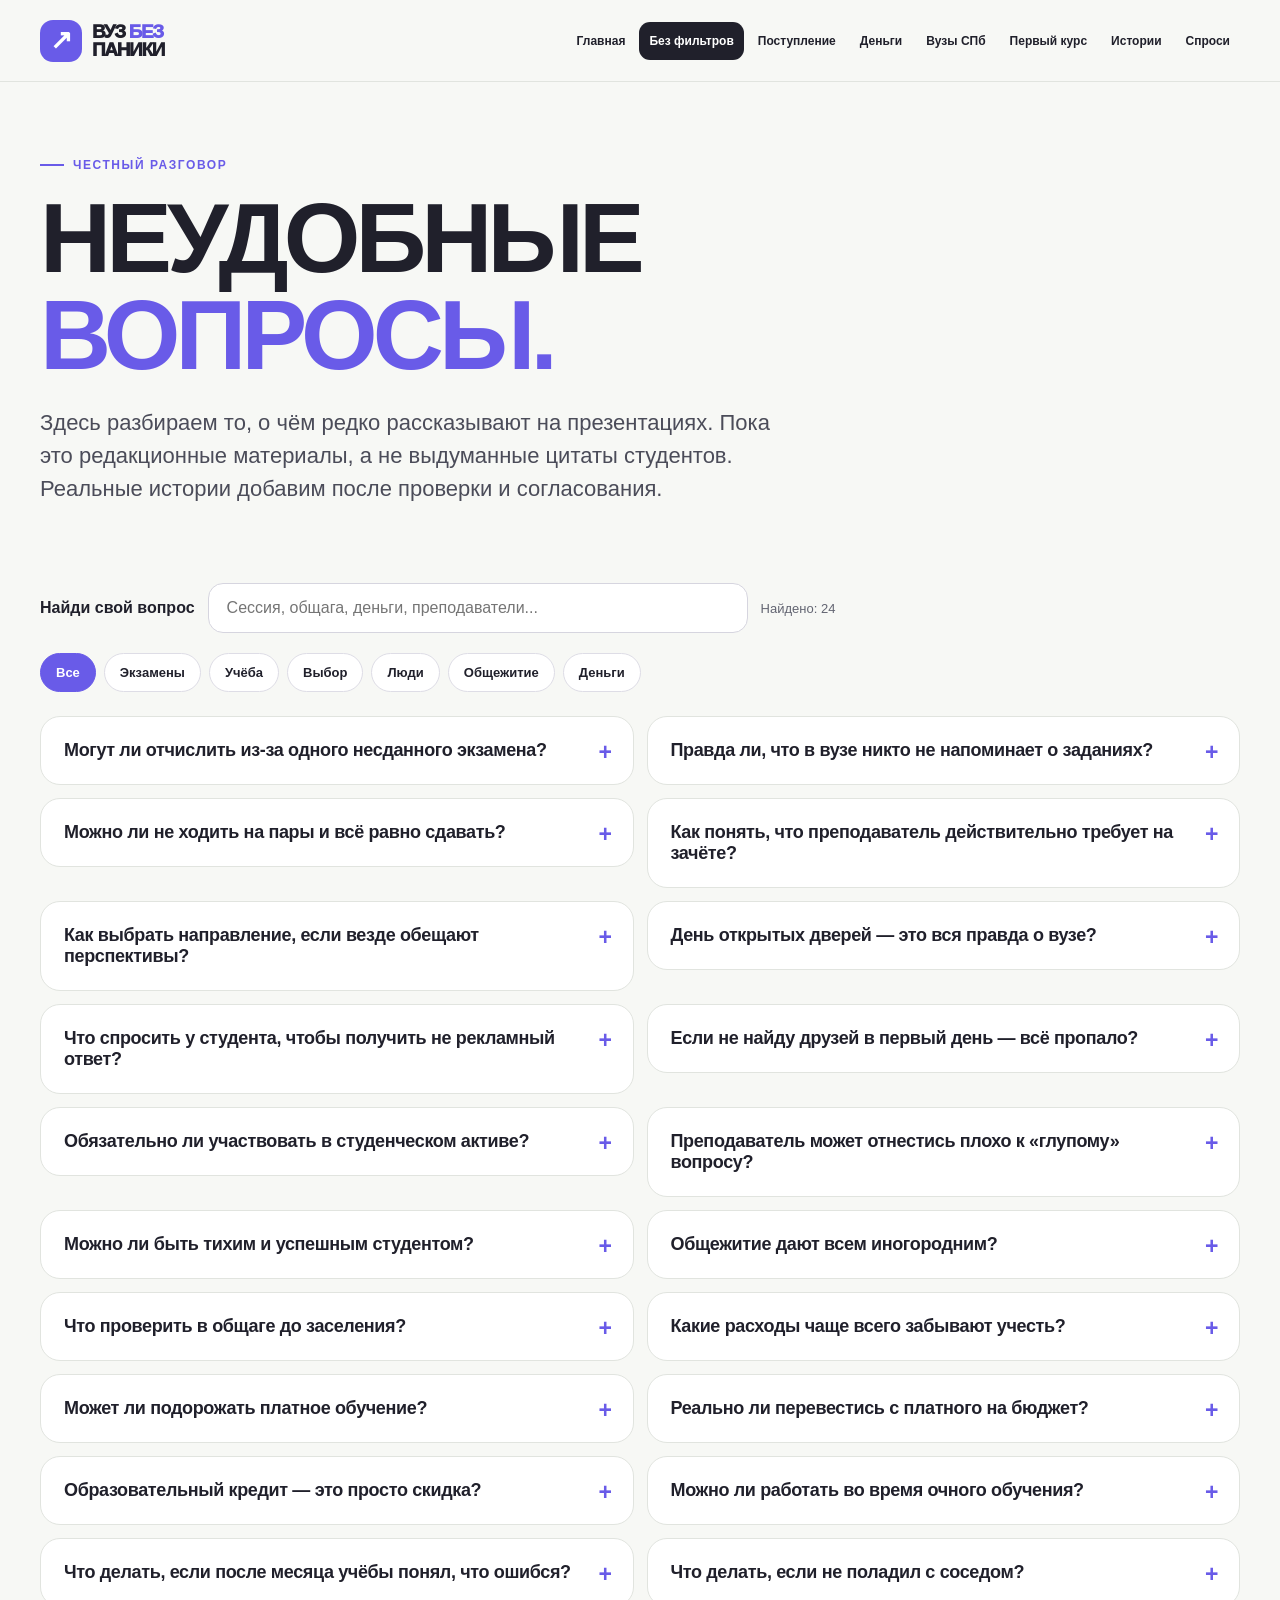
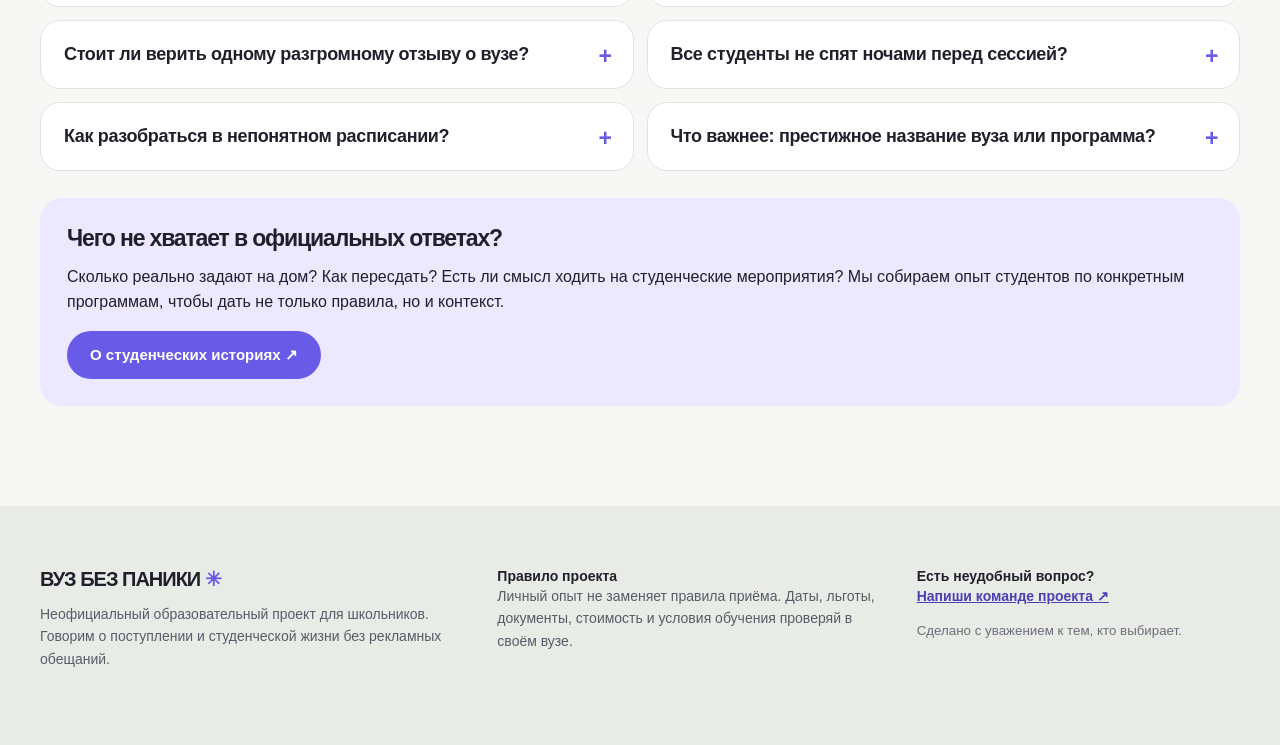
==== docs/bez-filtrov.html @ 85963b52 "Redesign VUZ Bez Paniki: standalone pages and interactive student guide" ====
<!doctype html>
<html lang="ru"><head><meta charset="utf-8"><meta name="viewport" content="width=device-width,initial-scale=1">
<meta name="theme-color" content="#f7f8f5"><meta name="description" content="Ответы на неудобные вопросы о студенческой жизни">
<title>Без фильтров — ВУЗ БЕЗ ПАНИКИ</title>
<link rel="icon" href="data:image/svg+xml,%3Csvg xmlns='http://www.w3.org/2000/svg' viewBox='0 0 64 64'%3E%3Crect width='64' height='64' rx='15' fill='%23695be8'/%3E%3Cpath d='m16 22 16 21 16-21' fill='none' stroke='white' stroke-width='7' stroke-linecap='round'/%3E%3C/svg%3E">
<link rel="stylesheet" href="./style.css?v=3"></head><body data-page="bez-filtrov.html">
<a class="skip" href="#main">Перейти к содержанию</a>
<header class="header"><div class="wrap header-row"><a class="brand" href="./index.html" aria-label="ВУЗ БЕЗ ПАНИКИ — главная"><span class="brand-mark">↗</span><span>ВУЗ <em>БЕЗ</em><br>ПАНИКИ</span></a><button class="menu-toggle" type="button" aria-expanded="false" aria-controls="nav">Меню <span aria-hidden="true">☰</span></button><nav class="nav" id="nav" aria-label="Разделы"><a href="./index.html" >Главная</a><a href="./bez-filtrov.html" aria-current="page">Без фильтров</a><a href="./postuplenie.html" >Поступление</a><a href="./dengi.html" >Деньги</a><a href="./vuzy.html" >Вузы СПб</a><a href="./perviy-kurs.html" >Первый курс</a><a href="./istorii.html" >Истории</a><a href="./sprosi.html" >Спроси</a></nav></div></header>
<main id="main"><section class="wrap page-hero"><span class="eyebrow">Честный разговор</span><h1>НЕУДОБНЫЕ<br><span class='violet'>ВОПРОСЫ.</span></h1><p class="lead">Здесь разбираем то, о чём редко рассказывают на презентациях. Пока это редакционные материалы, а не выдуманные цитаты студентов. Реальные истории добавим после проверки и согласования.</p></section>
<section class="wrap content"><div class="control"><label for="search" style="font-weight:800">Найди свой вопрос</label><input class="search" id="search" type="search" autocomplete="off" placeholder="Сессия, общага, деньги, преподаватели..."><span id="count" class="muted small" aria-live="polite"></span></div>
<div class="filters" aria-label="Фильтр ответов"><button class="filter" data-qa-filter="Все" aria-pressed="true" type="button">Все</button><button class="filter" data-qa-filter="Экзамены" aria-pressed="false" type="button">Экзамены</button><button class="filter" data-qa-filter="Учёба" aria-pressed="false" type="button">Учёба</button><button class="filter" data-qa-filter="Выбор" aria-pressed="false" type="button">Выбор</button><button class="filter" data-qa-filter="Люди" aria-pressed="false" type="button">Люди</button><button class="filter" data-qa-filter="Общежитие" aria-pressed="false" type="button">Общежитие</button><button class="filter" data-qa-filter="Деньги" aria-pressed="false" type="button">Деньги</button></div>
<div class="faq-grid"><details class="faq reveal" data-category="Экзамены"><span class="topic">Экзамены</span><summary>Могут ли отчислить из-за одного несданного экзамена?</summary><div class="answer"><p>Не стоит считать одну неудачу автоматическим отчислением: в вузах предусмотрены процедуры ликвидации академической задолженности. Но сроки, число попыток и последствия нужно проверять в действующем положении твоего университета. У старшекурсников полезно спросить, как организована пересдача на конкретной программе.</p><p class="editorial">Редакционный разбор · Это не цитата реального студента</p></div></details><details class="faq reveal" data-category="Учёба"><span class="topic">Учёба</span><summary>Правда ли, что в вузе никто не напоминает о заданиях?</summary><div class="answer"><p>Самостоятельности обычно больше, чем в школе. Требования могут быть в системе электронного обучения, рабочих программах и сообщениях преподавателя. Лучше завести собственный календарь дедлайнов.</p><p class="editorial">Редакционный разбор · Это не цитата реального студента</p></div></details><details class="faq reveal" data-category="Учёба"><span class="topic">Учёба</span><summary>Можно ли не ходить на пары и всё равно сдавать?</summary><div class="answer"><p>Это зависит от дисциплины, формы занятий и правил университета. На лабораторных и практических занятиях могут быть обязательные задания и допуски. Не стоит строить план на чужом совете «я никогда не ходил».</p><p class="editorial">Редакционный разбор · Это не цитата реального студента</p></div></details><details class="faq reveal" data-category="Экзамены"><span class="topic">Экзамены</span><summary>Как понять, что преподаватель действительно требует на зачёте?</summary><div class="answer"><p>Начни с программы дисциплины и критериев оценивания. Можно спросить старшекурсников про типичные задания, но их опыт относится к определённому году и преподавателю.</p><p class="editorial">Редакционный разбор · Это не цитата реального студента</p></div></details><details class="faq reveal" data-category="Выбор"><span class="topic">Выбор</span><summary>Как выбрать направление, если везде обещают перспективы?</summary><div class="answer"><p>Сравни учебные планы: чему будешь учиться пять дней в неделю, как проходит практика и какие проекты придётся делать. Попроси студента рассказать о сложных предметах, а не только о любимых.</p><p class="editorial">Редакционный разбор · Это не цитата реального студента</p></div></details><details class="faq reveal" data-category="Выбор"><span class="topic">Выбор</span><summary>День открытых дверей — это вся правда о вузе?</summary><div class="answer"><p>Нет, это официальная презентация, и она полезна лишь как часть картины. Дополнительно смотри реальные адреса корпусов, расписание, учебный план и опыт студентов именно твоей программы.</p><p class="editorial">Редакционный разбор · Это не цитата реального студента</p></div></details><details class="faq reveal" data-category="Выбор"><span class="topic">Выбор</span><summary>Что спросить у студента, чтобы получить не рекламный ответ?</summary><div class="answer"><p>Например: «Какие три вещи удивили на первом курсе?», «Сколько часов в неделю уходит на задания?», «Что не понравилось и что могло бы быть лучше?» Конкретные вопросы дают конкретные ответы.</p><p class="editorial">Редакционный разбор · Это не цитата реального студента</p></div></details><details class="faq reveal" data-category="Люди"><span class="topic">Люди</span><summary>Если не найду друзей в первый день — всё пропало?</summary><div class="answer"><p>Нет. Люди знакомятся через пары, проекты, клубы и случайные разговоры в течение всего семестра. Первая неделя часто неловкая у многих, даже если внешне это незаметно.</p><p class="editorial">Редакционный разбор · Это не цитата реального студента</p></div></details><details class="faq reveal" data-category="Люди"><span class="topic">Люди</span><summary>Обязательно ли участвовать в студенческом активе?</summary><div class="answer"><p>Нет. Это дополнительная возможность попробовать проекты и знакомства. Стоит выбирать активности по интересу и нагрузке, а не из страха упустить «настоящую студенческую жизнь».</p><p class="editorial">Редакционный разбор · Это не цитата реального студента</p></div></details><details class="faq reveal" data-category="Люди"><span class="topic">Люди</span><summary>Преподаватель может отнестись плохо к «глупому» вопросу?</summary><div class="answer"><p>Реакции бывают разными, но уточнять требования к заданию — нормальная часть обучения. Сформулируй конкретно, что уже пробовал и что именно непонятно.</p><p class="editorial">Редакционный разбор · Это не цитата реального студента</p></div></details><details class="faq reveal" data-category="Люди"><span class="topic">Люди</span><summary>Можно ли быть тихим и успешным студентом?</summary><div class="answer"><p>Да. Не обязательно быть самым активным в аудитории. Важно понимать задания, выполнять договорённости и вовремя обращаться за поддержкой, когда это нужно.</p><p class="editorial">Редакционный разбор · Это не цитата реального студента</p></div></details><details class="faq reveal" data-category="Общежитие"><span class="topic">Общежитие</span><summary>Общежитие дают всем иногородним?</summary><div class="answer"><p>Не всегда. Места, очередность, стоимость и условия различаются. Проверь положение о предоставлении общежития, а потом спроси у студентов, как проходит подача заявления и заселение.</p><p class="editorial">Редакционный разбор · Это не цитата реального студента</p></div></details><details class="faq reveal" data-category="Общежитие"><span class="topic">Общежитие</span><summary>Что проверить в общаге до заселения?</summary><div class="answer"><p>Адрес, дорогу до учебного корпуса, условия комнаты, правила гостей, тихие часы, оплату и то, к кому обратиться при проблемах. Даже в одном университете общежития могут отличаться.</p><p class="editorial">Редакционный разбор · Это не цитата реального студента</p></div></details><details class="faq reveal" data-category="Деньги"><span class="topic">Деньги</span><summary>Какие расходы чаще всего забывают учесть?</summary><div class="answer"><p>Дорога между корпусами, еда, материалы, техника, связь, бытовые мелочи, залог при аренде. Лучше составить свой бюджет и отдельно предусмотреть разовые расходы.</p><p class="editorial">Редакционный разбор · Это не цитата реального студента</p></div></details><details class="faq reveal" data-category="Деньги"><span class="topic">Деньги</span><summary>Может ли подорожать платное обучение?</summary><div class="answer"><p>Проверь положения договора о цене, возможной индексации, графике платежей и расторжении. Не опирайся на устное «цена точно не поменяется»: читай собственный договор.</p><p class="editorial">Редакционный разбор · Это не цитата реального студента</p></div></details><details class="faq reveal" data-category="Деньги"><span class="topic">Деньги</span><summary>Реально ли перевестись с платного на бюджет?</summary><div class="answer"><p>В определённых случаях это возможно при наличии свободных мест и соблюдении условий, но не гарантируется. Ищи актуальное положение о переводе своего вуза.</p><p class="editorial">Редакционный разбор · Это не цитата реального студента</p></div></details><details class="faq reveal" data-category="Деньги"><span class="topic">Деньги</span><summary>Образовательный кредит — это просто скидка?</summary><div class="answer"><p>Нет. Это финансовое обязательство перед банком. Сравни действующие условия, ставки, сроки, переплату и порядок погашения прежде, чем принимать решение.</p><p class="editorial">Редакционный разбор · Это не цитата реального студента</p></div></details><details class="faq reveal" data-category="Учёба"><span class="topic">Учёба</span><summary>Можно ли работать во время очного обучения?</summary><div class="answer"><p>Некоторые совмещают, но зависит от количества пар, лабораторных, практики и дороги. Уточни у студентов обычное расписание твоей программы, а не усреднённую нагрузку в университете.</p><p class="editorial">Редакционный разбор · Это не цитата реального студента</p></div></details><details class="faq reveal" data-category="Учёба"><span class="topic">Учёба</span><summary>Что делать, если после месяца учёбы понял, что ошибся?</summary><div class="answer"><p>Сначала разберись, не связана ли тревога с адаптацией. Если дело в программе, узнай официальные варианты перевода, смены направления или нового поступления и их последствия.</p><p class="editorial">Редакционный разбор · Это не цитата реального студента</p></div></details><details class="faq reveal" data-category="Общежитие"><span class="topic">Общежитие</span><summary>Что делать, если не поладил с соседом?</summary><div class="answer"><p>Сначала проверь правила проживания и процедуру решения конфликтов: к кому можно обратиться, возможно ли переселение, какие есть ограничения. Не рассчитывай, что всё решится само.</p><p class="editorial">Редакционный разбор · Это не цитата реального студента</p></div></details><details class="faq reveal" data-category="Выбор"><span class="topic">Выбор</span><summary>Стоит ли верить одному разгромному отзыву о вузе?</summary><div class="answer"><p>Один отзыв отражает один опыт, а не всех студентов и преподавателей. Ищи несколько мнений с указанием программы и года обучения, разделяй факты и эмоции.</p><p class="editorial">Редакционный разбор · Это не цитата реального студента</p></div></details><details class="faq reveal" data-category="Экзамены"><span class="topic">Экзамены</span><summary>Все студенты не спят ночами перед сессией?</summary><div class="answer"><p>Авралы бывают, но это не неизбежный стандарт. Текущая работа, записи, расписание подготовки и уточнение требований помогают снизить риск. У студентов спроси именно про нагрузку и дедлайны на своём курсе.</p><p class="editorial">Редакционный разбор · Это не цитата реального студента</p></div></details><details class="faq reveal" data-category="Учёба"><span class="topic">Учёба</span><summary>Как разобраться в непонятном расписании?</summary><div class="answer"><p>Уточни, где публикуется официальная версия, как обозначаются группы, подгруппы, типы пар и корпуса. Сохрани контакты куратора или учебного офиса на случай изменений.</p><p class="editorial">Редакционный разбор · Это не цитата реального студента</p></div></details><details class="faq reveal" data-category="Выбор"><span class="topic">Выбор</span><summary>Что важнее: престижное название вуза или программа?</summary><div class="answer"><p>Название может иметь значение, но тебе предстоит учиться на конкретной программе. Сравни содержание дисциплин, практики, наставничество, транспорт и условия, а не только общий рейтинг.</p><p class="editorial">Редакционный разбор · Это не цитата реального студента</p></div></details></div><div class="empty" id="empty" hidden>Не нашлось такого вопроса. <a href="./sprosi.html">Задай его нам ↗</a></div>
<div class="panel lav" style="margin-top:27px"><h3>Чего не хватает в официальных ответах?</h3><p>Сколько реально задают на дом? Как пересдать? Есть ли смысл ходить на студенческие мероприятия? Мы собираем опыт студентов по конкретным программам, чтобы дать не только правила, но и контекст.</p><a class="button" href="./istorii.html">О студенческих историях ↗</a></div></section></main>
<footer class="footer"><div class="wrap footer-grid"><div><h3>ВУЗ БЕЗ ПАНИКИ <span class="violet">✳</span></h3><p>Неофициальный образовательный проект для школьников. Говорим о поступлении и студенческой жизни без рекламных обещаний.</p></div><div><b>Правило проекта</b><p>Личный опыт не заменяет правила приёма. Даты, льготы, документы, стоимость и условия обучения проверяй в своём вузе.</p></div><div><b>Есть неудобный вопрос?</b><p><a href="./sprosi.html">Напиши команде проекта ↗</a></p><small>Сделано с уважением к тем, кто выбирает.</small></div></div></footer><script defer src="./app.js?v=3"></script></body></html>
---- docs/style.css ----
:root{--bg:#f7f8f5;--white:#fff;--ink:#20202b;--muted:#636572;--purple:#695be8;--violet:#ebe8ff;--peach:#ffddc6;--mint:#e1f1d9;--border:#e1e4df;--radius:22px;font-family:Inter,-apple-system,BlinkMacSystemFont,"Segoe UI",Arial,sans-serif;color:var(--ink);background:var(--bg)}
*{box-sizing:border-box}html{scroll-behavior:smooth}body{margin:0;min-width:320px}button,input,textarea,select{font:inherit}button{cursor:pointer}a{color:inherit}p{line-height:1.6}h1,h2,h3,p{margin-top:0}h1,h2,h3{letter-spacing:-.05em}h1{font-size:clamp(51px,7.7vw,106px);line-height:.98;font-weight:850}h2{font-size:clamp(32px,4.5vw,64px);line-height:1.05}h3{font-size:23px;line-height:1.2}.wrap{width:min(1200px,calc(100% - 52px));margin:auto}.violet{color:var(--purple)}.muted{color:var(--muted)}.lead{font-size:clamp(17px,2.1vw,22px);color:#4b4c59;line-height:1.5;max-width:750px}.eyebrow{display:inline-flex;align-items:center;gap:9px;text-transform:uppercase;letter-spacing:.13em;font-size:12px;font-weight:840;color:var(--purple);margin-bottom:18px}.eyebrow:before{content:"";width:24px;height:2px;background:currentColor}.tag{display:inline-block;background:var(--violet);color:#5141b9;border-radius:99px;padding:7px 12px;font-size:12px;font-weight:780}.small{font-size:13px}.skip{position:absolute;top:-80px;left:8px;background:white;padding:11px;z-index:101}.skip:focus{top:8px}.header{position:sticky;top:0;z-index:50;background:rgba(247,248,245,.95);backdrop-filter:blur(18px);border-bottom:1px solid var(--border)}.header-row{min-height:81px;display:flex;align-items:center;gap:25px}.brand{display:flex;gap:10px;align-items:center;min-width:177px;font-weight:950;letter-spacing:-.07em;text-decoration:none;font-size:19px;line-height:.91}.brand em{font-style:normal;color:var(--purple)}.brand-mark{width:42px;height:42px;border-radius:13px;background:var(--purple);display:grid;place-items:center;color:white;font-size:27px}.nav{display:flex;flex:1;align-items:center;justify-content:flex-end;gap:4px}.nav a{white-space:nowrap;font-size:12px;font-weight:780;text-decoration:none;padding:12px 10px;border-radius:11px}.nav a:hover{background:var(--violet)}.nav a[aria-current=page]{background:var(--ink);color:white}.menu-toggle{display:none;margin-left:auto;background:white;border:1px solid var(--border);padding:11px 16px;border-radius:13px;font-weight:800}.button,.button-light,.button-dark{display:inline-flex;align-items:center;justify-content:center;gap:10px;padding:15px 23px;font-size:15px;font-weight:800;border-radius:99px;text-decoration:none;border:0;transition:transform .18s}.button{background:var(--purple);color:#fff}.button-light{background:#fff;color:var(--ink);border:1px solid var(--border)}.button-dark{background:var(--ink);color:#fff}.button:hover,.button-light:hover,.button-dark:hover{transform:translateY(-3px)}button:focus-visible,a:focus-visible,input:focus-visible,textarea:focus-visible,select:focus-visible,summary:focus-visible{outline:3px solid #998df0;outline-offset:3px}.hero{padding:75px 0 80px}.hero-grid{display:grid;grid-template-columns:1.13fr .87fr;align-items:center;gap:6%}.hero h1{margin:0 0 28px}.hero .lead{margin:0 0 30px}.actions{display:flex;gap:12px;flex-wrap:wrap}.hero-note{font-size:14px;color:var(--muted);margin-top:20px}.art{height:485px;background:var(--violet);border-radius:34px;display:grid;place-items:center;overflow:hidden;position:relative;padding:25px}.ring{position:absolute;border:42px solid #d5cdfb;width:380px;height:380px;border-radius:50%;right:-145px;top:-145px}.art-paper{position:relative;max-width:365px;width:100%;background:#fff;border:1px solid #e2dfff;padding:29px;border-radius:21px;box-shadow:0 25px 70px #302b4d24;transform:rotate(-3.5deg)}.art-paper small{font-size:11px;letter-spacing:.14em;font-weight:900;color:var(--purple)}.art-paper h2{font-size:45px;margin:26px 0 17px}.art-paper p{font-size:16px;margin-bottom:10px}.sticker{position:absolute;right:-23px;bottom:-19px;transform:rotate(11deg);background:#ddf2b2;border-radius:16px;padding:14px;font-weight:900;box-shadow:0 8px 20px #2222}.section{padding:75px 0}.section-head{display:flex;justify-content:space-between;gap:30px;align-items:end;margin-bottom:25px}.section-head h2{margin:0}.section-head p{max-width:330px;color:var(--muted);margin:0}.grid{display:grid;gap:16px}.grid2{grid-template-columns:repeat(2,minmax(0,1fr))}.grid3{grid-template-columns:repeat(3,minmax(0,1fr))}.card,.panel{background:#fff;border:1px solid var(--border);border-radius:var(--radius);padding:26px}.card{display:flex;flex-direction:column;text-decoration:none;min-height:223px;position:relative;justify-content:space-between;transition:transform .2s,border-color .2s}.card:hover{transform:translateY(-5px);border-color:var(--purple)}.card h3{font-size:26px;margin:0 0 9px}.card p{font-size:15px;color:#50525d;line-height:1.48;margin:0}.card .num{font-size:12px;color:#696876;font-weight:820;letter-spacing:.06em}.arr{position:absolute;right:23px;top:17px;font-size:25px;color:var(--purple)}.mint{background:var(--mint)!important;border-color:var(--mint)!important}.lav{background:var(--violet)!important;border-color:var(--violet)!important}.peach{background:var(--peach)!important;border-color:var(--peach)!important}.feature{background:var(--ink);border-radius:28px;color:#fff;display:grid;grid-template-columns:1fr 1fr;gap:30px;align-items:center;padding:39px 45px}.feature h2{font-size:clamp(31px,3.6vw,50px);margin:0}.feature p{color:#e0e0e9;margin:0}.page-hero{padding:70px 0 34px}.page-hero h1{max-width:1000px;margin-bottom:23px}.content{padding:22px 0 100px}.two-col{display:grid;grid-template-columns:1.05fr .95fr;gap:21px}.stack{display:grid;gap:18px}.panel h3{margin-bottom:11px}.panel p:last-child{margin-bottom:0}.control{display:flex;flex-wrap:wrap;align-items:center;gap:13px;margin-bottom:20px}.search{padding:15px 18px;border:1px solid #d6d5df;background:#fff;border-radius:15px;min-width:220px;flex:1;max-width:540px}.filters{display:flex;flex-wrap:wrap;gap:8px;margin:16px 0 24px}.filter{border:1px solid #dedde6;background:white;padding:11px 15px;border-radius:100px;font-size:13px;font-weight:780;color:var(--ink)}.filter[aria-pressed=true]{background:var(--purple);border-color:var(--purple);color:white}.faq-grid{display:grid;grid-template-columns:repeat(2,minmax(0,1fr));gap:13px}.faq{border-radius:20px;border:1px solid var(--border);background:#fff;align-self:start}.faq[hidden],.uni[hidden],.empty[hidden],.feedback[hidden],.form-status[hidden]{display:none}.faq summary{font-size:18px;font-weight:800;padding:23px 52px 23px 23px;cursor:pointer;list-style:none;position:relative;letter-spacing:-.02em}.faq summary::-webkit-details-marker{display:none}.faq summary:after{content:"+";position:absolute;right:21px;top:22px;font-size:23px;color:var(--purple)}.faq[open] summary:after{content:"−"}.faq .answer{padding:0 23px 21px;color:#484956;font-size:15px;line-height:1.6}.faq .answer p:last-child{margin-bottom:0}.faq .topic{display:block;color:var(--purple);font-size:12px;font-weight:800;padding:18px 23px 0}.editorial{border-top:1px solid var(--border);font-size:12px;color:#7a7886;padding-top:11px}.empty{padding:25px;border:1px dashed #d1cae9;border-radius:18px}.step{display:flex;gap:18px;align-items:start;background:#fff;border:1px solid var(--border);border-radius:20px;padding:21px;cursor:pointer}.step input{appearance:none;flex:none;width:28px;height:28px;border:2px solid #b4b0c9;border-radius:8px;margin:1px 0 0;display:grid;place-content:center}.step input:checked{background:var(--purple);border-color:var(--purple)}.step input:checked:after{content:"✓";font-weight:950;color:#fff}.step:has(input:checked){background:var(--violet)}.step h3{font-size:19px;margin:0 0 7px}.step p{font-size:14px;color:#5f5d6c;margin:0}.progress-top{display:flex;justify-content:space-between;font-size:14px;font-weight:830;margin-bottom:15px}.progress-track{height:11px;background:#dbd8ee;border-radius:20px;overflow:hidden}.progress-fill{background:var(--purple);height:100%;width:0;transition:width .3s}.reset{border:0;background:none;padding:0;color:var(--purple);font-size:13px;font-weight:800;text-decoration:underline;margin-top:14px}.field label{font-size:14px;font-weight:800;display:block;margin-bottom:8px}.field input,.field textarea,.field select{width:100%;padding:13px 15px;border:1px solid #d5d3dd;background:#fff;border-radius:12px;color:var(--ink)}.field textarea{resize:vertical;min-height:164px}.field small{color:var(--muted)}.field-grid{display:grid;grid-template-columns:repeat(2,minmax(0,1fr));gap:18px}.result{background:var(--ink);color:#fff;padding:30px;border-radius:22px}.result small{color:#bfbdd0}.result strong{display:block;font-size:clamp(37px,4.2vw,58px);letter-spacing:-.04em;line-height:1.14;margin:14px 0 25px}.result-row{border-top:1px solid #484754;padding:12px 0;display:flex;justify-content:space-between;gap:10px}.result-row b{font-variant-numeric:tabular-nums}.uni{border:1px solid var(--border);border-radius:22px;background:white;padding:27px}.uni h3{margin:16px 0 8px}.uni ul{padding-left:19px;color:#4f4e5b;line-height:1.55}.uni li{margin:10px 0}.uni-icon{display:grid;place-items:center;border-radius:13px;background:var(--violet);color:var(--purple);width:58px;height:58px;font-weight:950;font-size:18px}.uni-bottom{display:flex;justify-content:space-between;flex-wrap:wrap;gap:10px;border-top:1px solid var(--border);padding-top:17px}.uni-bottom a,.panel a:not(.button):not(.button-dark):not(.button-light){color:#4e3eb6;font-weight:760}.quiz h2{font-size:clamp(27px,3.3vw,45px);margin:19px 0 23px}.quiz-counter{font-size:13px;color:var(--purple);font-weight:850}.choice-list{display:grid;gap:11px}.choice{border:1px solid #d9d4ee;padding:16px 18px;background:white;border-radius:14px;text-align:left;font-weight:750}.choice:hover{border-color:var(--purple)}.choice.selected{border-color:var(--purple);background:var(--violet)}.feedback{padding:19px;background:var(--mint);border-radius:16px;line-height:1.6;margin-top:19px}.feedback b{display:block}.checkline{display:flex;gap:12px;align-items:start;font-size:13px;color:#5b5b68;line-height:1.5}.checkline input{flex:none;margin-top:3px}.form-status{padding:15px;border-radius:13px;background:var(--violet);font-size:14px}.note{font-size:13px;color:var(--muted);line-height:1.6}.footer{background:#e9ebe7;padding:61px 0;margin-top:0}.footer-grid{display:grid;grid-template-columns:1.1fr 1fr .85fr;gap:39px}.footer h3{font-size:20px;margin-bottom:12px}.footer p{font-size:14px;line-height:1.6;color:#595b67}.footer b{font-size:14px}.footer a{color:#4e3eb6;font-weight:800}.footer small{color:#6e6f78}.reveal{opacity:0;transform:translateY(15px);transition:opacity .55s,transform .55s}.reveal.visible{opacity:1;transform:none}
@media(max-width:1100px){.nav{display:none;position:absolute;top:72px;left:18px;right:18px;z-index:70;background:#fff;border:1px solid var(--border);box-shadow:0 25px 60px #17172325;padding:12px;border-radius:18px;grid-template-columns:repeat(2,minmax(0,1fr))}.nav.open{display:grid}.nav a{padding:14px}.menu-toggle{display:block}.header-row{min-height:72px}}
@media(max-width:790px){.wrap{width:min(100% - 34px,650px)}.hero,.section{padding:48px 0}.hero-grid,.two-col,.feature,.footer-grid{grid-template-columns:1fr}.art{height:355px}.hero h1{font-size:clamp(48px,10vw,72px)}.art-paper h2{font-size:36px}.page-hero{padding:48px 0 22px}.section-head{display:block}.section-head p{margin-top:14px}.grid3,.faq-grid{grid-template-columns:1fr}.feature{padding:29px}.content{padding:18px 0 70px}.footer{padding:42px 0}.footer-grid{gap:18px}}
@media(max-width:500px){h1{font-size:49px}h2{font-size:36px}.grid2,.field-grid{grid-template-columns:1fr}.nav{grid-template-columns:1fr}.card{min-height:180px}.art{height:320px}.art-paper{max-width:280px;padding:20px}.sticker{right:-2px;font-size:12px;padding:10px}.panel,.card,.uni{padding:21px}.actions .button,.actions .button-light{width:100%}}
@media(prefers-reduced-motion:reduce){html{scroll-behavior:auto}*,*:before,*:after{animation:none!important;transition:none!important}.reveal{opacity:1;transform:none}}
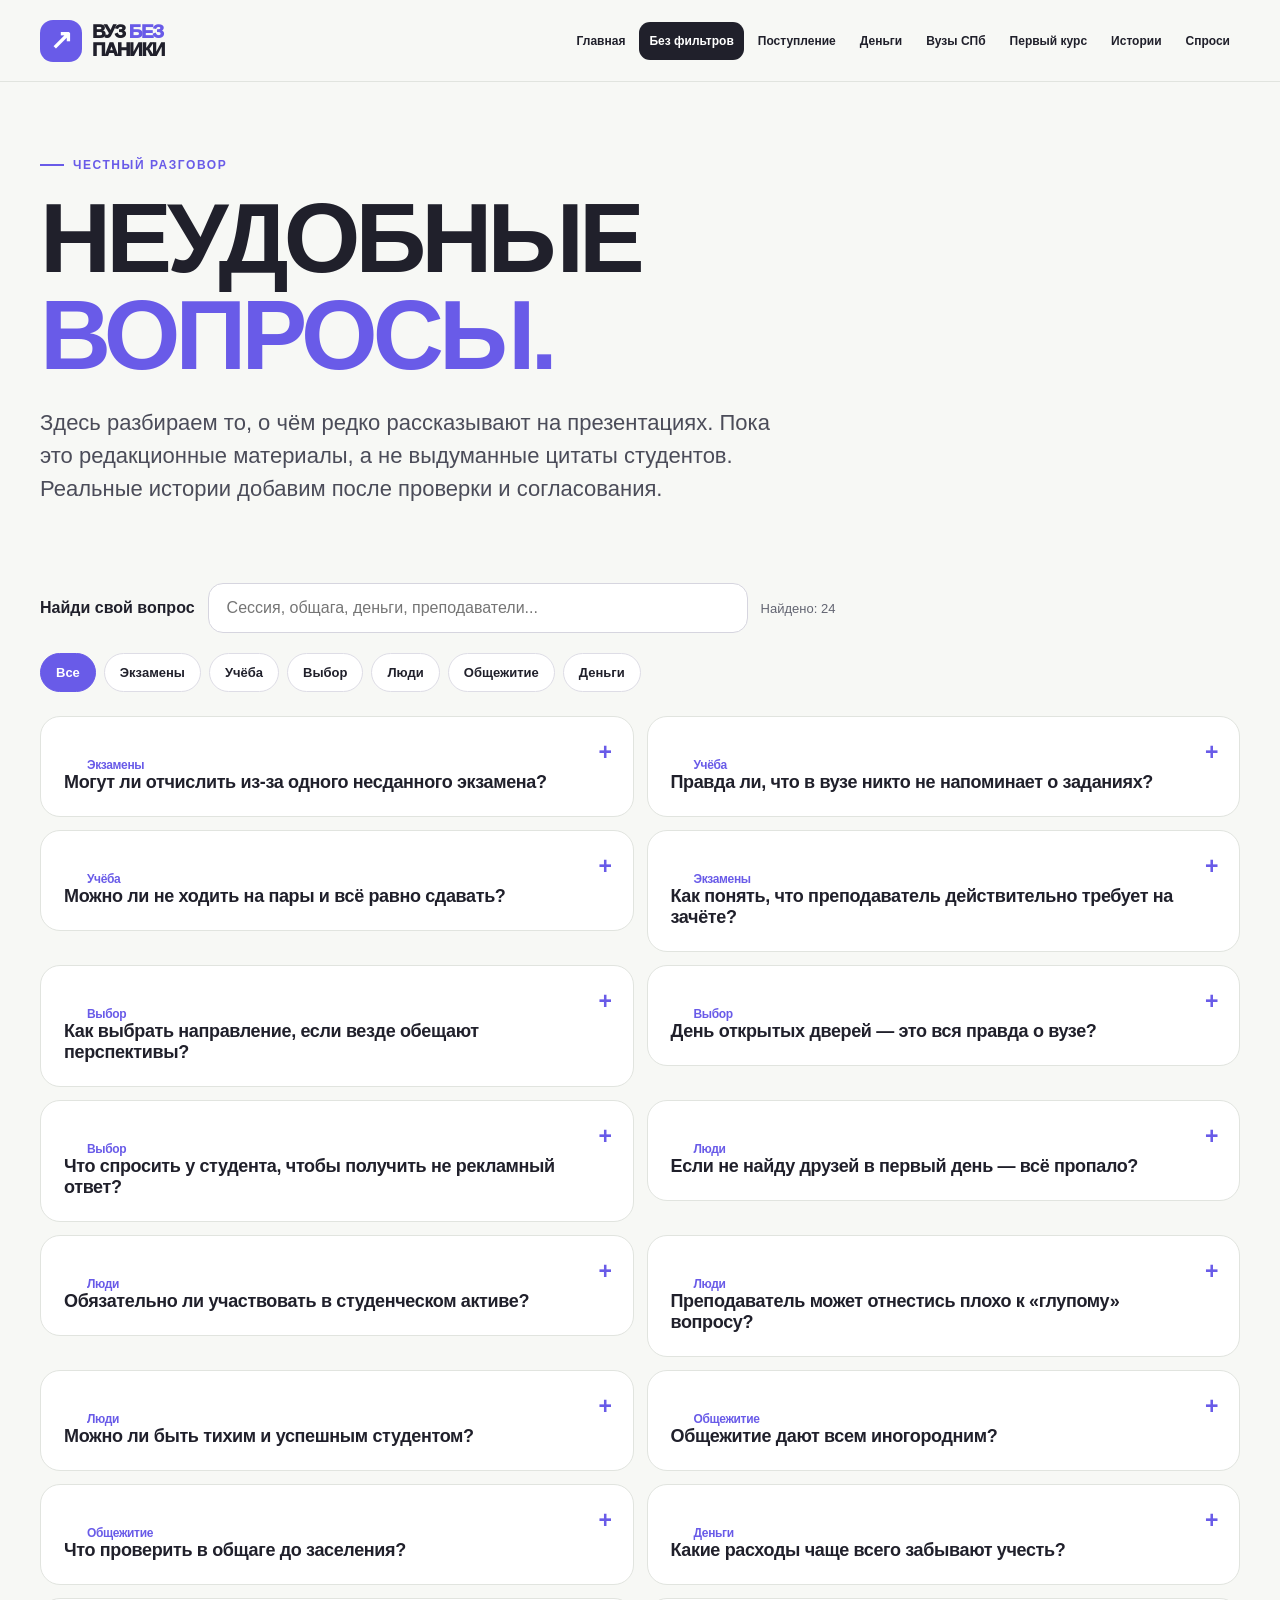
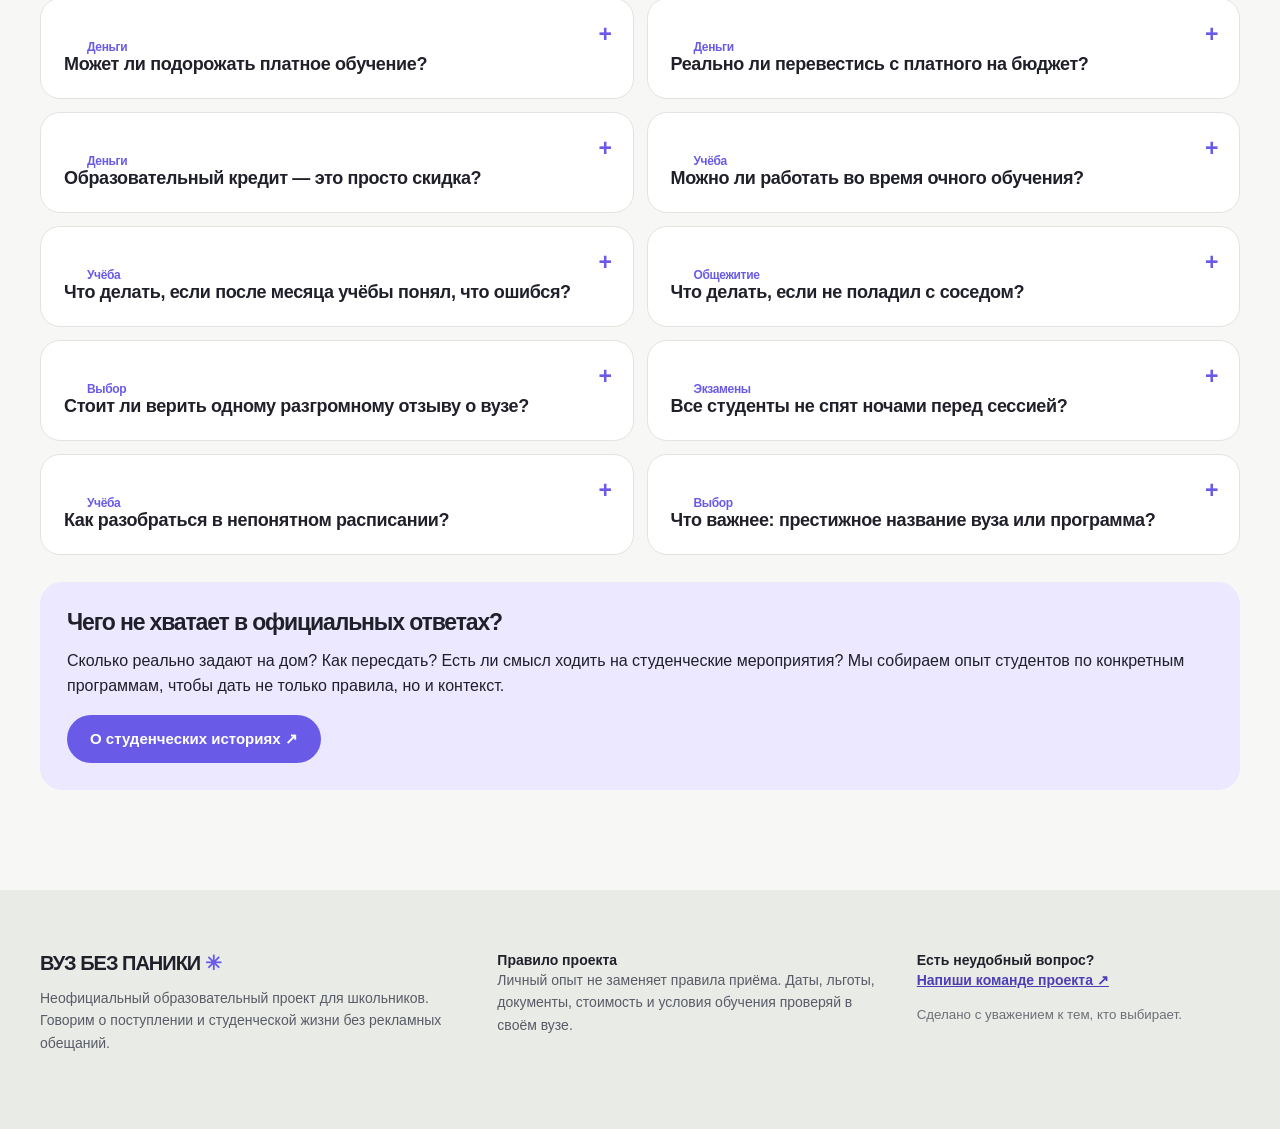
==== commit 57082493: "Fix FAQ toggles and all-topic filtering" ====
--- a/docs/bez-filtrov.html
+++ b/docs/bez-filtrov.html
@@ -8,7 +8,7 @@
 <header class="header"><div class="wrap header-row"><a class="brand" href="./index.html" aria-label="ВУЗ БЕЗ ПАНИКИ — главная"><span class="brand-mark">↗</span><span>ВУЗ <em>БЕЗ</em><br>ПАНИКИ</span></a><button class="menu-toggle" type="button" aria-expanded="false" aria-controls="nav">Меню <span aria-hidden="true">☰</span></button><nav class="nav" id="nav" aria-label="Разделы"><a href="./index.html" >Главная</a><a href="./bez-filtrov.html" aria-current="page">Без фильтров</a><a href="./postuplenie.html" >Поступление</a><a href="./dengi.html" >Деньги</a><a href="./vuzy.html" >Вузы СПб</a><a href="./perviy-kurs.html" >Первый курс</a><a href="./istorii.html" >Истории</a><a href="./sprosi.html" >Спроси</a></nav></div></header>
 <main id="main"><section class="wrap page-hero"><span class="eyebrow">Честный разговор</span><h1>НЕУДОБНЫЕ<br><span class='violet'>ВОПРОСЫ.</span></h1><p class="lead">Здесь разбираем то, о чём редко рассказывают на презентациях. Пока это редакционные материалы, а не выдуманные цитаты студентов. Реальные истории добавим после проверки и согласования.</p></section>
 <section class="wrap content"><div class="control"><label for="search" style="font-weight:800">Найди свой вопрос</label><input class="search" id="search" type="search" autocomplete="off" placeholder="Сессия, общага, деньги, преподаватели..."><span id="count" class="muted small" aria-live="polite"></span></div>
-<div class="filters" aria-label="Фильтр ответов"><button class="filter" data-qa-filter="Все" aria-pressed="true" type="button">Все</button><button class="filter" data-qa-filter="Экзамены" aria-pressed="false" type="button">Экзамены</button><button class="filter" data-qa-filter="Учёба" aria-pressed="false" type="button">Учёба</button><button class="filter" data-qa-filter="Выбор" aria-pressed="false" type="button">Выбор</button><button class="filter" data-qa-filter="Люди" aria-pressed="false" type="button">Люди</button><button class="filter" data-qa-filter="Общежитие" aria-pressed="false" type="button">Общежитие</button><button class="filter" data-qa-filter="Деньги" aria-pressed="false" type="button">Деньги</button></div>
-<div class="faq-grid"><details class="faq reveal" data-category="Экзамены"><span class="topic">Экзамены</span><summary>Могут ли отчислить из-за одного несданного экзамена?</summary><div class="answer"><p>Не стоит считать одну неудачу автоматическим отчислением: в вузах предусмотрены процедуры ликвидации академической задолженности. Но сроки, число попыток и последствия нужно проверять в действующем положении твоего университета. У старшекурсников полезно спросить, как организована пересдача на конкретной программе.</p><p class="editorial">Редакционный разбор · Это не цитата реального студента</p></div></details><details class="faq reveal" data-category="Учёба"><span class="topic">Учёба</span><summary>Правда ли, что в вузе никто не напоминает о заданиях?</summary><div class="answer"><p>Самостоятельности обычно больше, чем в школе. Требования могут быть в системе электронного обучения, рабочих программах и сообщениях преподавателя. Лучше завести собственный календарь дедлайнов.</p><p class="editorial">Редакционный разбор · Это не цитата реального студента</p></div></details><details class="faq reveal" data-category="Учёба"><span class="topic">Учёба</span><summary>Можно ли не ходить на пары и всё равно сдавать?</summary><div class="answer"><p>Это зависит от дисциплины, формы занятий и правил университета. На лабораторных и практических занятиях могут быть обязательные задания и допуски. Не стоит строить план на чужом совете «я никогда не ходил».</p><p class="editorial">Редакционный разбор · Это не цитата реального студента</p></div></details><details class="faq reveal" data-category="Экзамены"><span class="topic">Экзамены</span><summary>Как понять, что преподаватель действительно требует на зачёте?</summary><div class="answer"><p>Начни с программы дисциплины и критериев оценивания. Можно спросить старшекурсников про типичные задания, но их опыт относится к определённому году и преподавателю.</p><p class="editorial">Редакционный разбор · Это не цитата реального студента</p></div></details><details class="faq reveal" data-category="Выбор"><span class="topic">Выбор</span><summary>Как выбрать направление, если везде обещают перспективы?</summary><div class="answer"><p>Сравни учебные планы: чему будешь учиться пять дней в неделю, как проходит практика и какие проекты придётся делать. Попроси студента рассказать о сложных предметах, а не только о любимых.</p><p class="editorial">Редакционный разбор · Это не цитата реального студента</p></div></details><details class="faq reveal" data-category="Выбор"><span class="topic">Выбор</span><summary>День открытых дверей — это вся правда о вузе?</summary><div class="answer"><p>Нет, это официальная презентация, и она полезна лишь как часть картины. Дополнительно смотри реальные адреса корпусов, расписание, учебный план и опыт студентов именно твоей программы.</p><p class="editorial">Редакционный разбор · Это не цитата реального студента</p></div></details><details class="faq reveal" data-category="Выбор"><span class="topic">Выбор</span><summary>Что спросить у студента, чтобы получить не рекламный ответ?</summary><div class="answer"><p>Например: «Какие три вещи удивили на первом курсе?», «Сколько часов в неделю уходит на задания?», «Что не понравилось и что могло бы быть лучше?» Конкретные вопросы дают конкретные ответы.</p><p class="editorial">Редакционный разбор · Это не цитата реального студента</p></div></details><details class="faq reveal" data-category="Люди"><span class="topic">Люди</span><summary>Если не найду друзей в первый день — всё пропало?</summary><div class="answer"><p>Нет. Люди знакомятся через пары, проекты, клубы и случайные разговоры в течение всего семестра. Первая неделя часто неловкая у многих, даже если внешне это незаметно.</p><p class="editorial">Редакционный разбор · Это не цитата реального студента</p></div></details><details class="faq reveal" data-category="Люди"><span class="topic">Люди</span><summary>Обязательно ли участвовать в студенческом активе?</summary><div class="answer"><p>Нет. Это дополнительная возможность попробовать проекты и знакомства. Стоит выбирать активности по интересу и нагрузке, а не из страха упустить «настоящую студенческую жизнь».</p><p class="editorial">Редакционный разбор · Это не цитата реального студента</p></div></details><details class="faq reveal" data-category="Люди"><span class="topic">Люди</span><summary>Преподаватель может отнестись плохо к «глупому» вопросу?</summary><div class="answer"><p>Реакции бывают разными, но уточнять требования к заданию — нормальная часть обучения. Сформулируй конкретно, что уже пробовал и что именно непонятно.</p><p class="editorial">Редакционный разбор · Это не цитата реального студента</p></div></details><details class="faq reveal" data-category="Люди"><span class="topic">Люди</span><summary>Можно ли быть тихим и успешным студентом?</summary><div class="answer"><p>Да. Не обязательно быть самым активным в аудитории. Важно понимать задания, выполнять договорённости и вовремя обращаться за поддержкой, когда это нужно.</p><p class="editorial">Редакционный разбор · Это не цитата реального студента</p></div></details><details class="faq reveal" data-category="Общежитие"><span class="topic">Общежитие</span><summary>Общежитие дают всем иногородним?</summary><div class="answer"><p>Не всегда. Места, очередность, стоимость и условия различаются. Проверь положение о предоставлении общежития, а потом спроси у студентов, как проходит подача заявления и заселение.</p><p class="editorial">Редакционный разбор · Это не цитата реального студента</p></div></details><details class="faq reveal" data-category="Общежитие"><span class="topic">Общежитие</span><summary>Что проверить в общаге до заселения?</summary><div class="answer"><p>Адрес, дорогу до учебного корпуса, условия комнаты, правила гостей, тихие часы, оплату и то, к кому обратиться при проблемах. Даже в одном университете общежития могут отличаться.</p><p class="editorial">Редакционный разбор · Это не цитата реального студента</p></div></details><details class="faq reveal" data-category="Деньги"><span class="topic">Деньги</span><summary>Какие расходы чаще всего забывают учесть?</summary><div class="answer"><p>Дорога между корпусами, еда, материалы, техника, связь, бытовые мелочи, залог при аренде. Лучше составить свой бюджет и отдельно предусмотреть разовые расходы.</p><p class="editorial">Редакционный разбор · Это не цитата реального студента</p></div></details><details class="faq reveal" data-category="Деньги"><span class="topic">Деньги</span><summary>Может ли подорожать платное обучение?</summary><div class="answer"><p>Проверь положения договора о цене, возможной индексации, графике платежей и расторжении. Не опирайся на устное «цена точно не поменяется»: читай собственный договор.</p><p class="editorial">Редакционный разбор · Это не цитата реального студента</p></div></details><details class="faq reveal" data-category="Деньги"><span class="topic">Деньги</span><summary>Реально ли перевестись с платного на бюджет?</summary><div class="answer"><p>В определённых случаях это возможно при наличии свободных мест и соблюдении условий, но не гарантируется. Ищи актуальное положение о переводе своего вуза.</p><p class="editorial">Редакционный разбор · Это не цитата реального студента</p></div></details><details class="faq reveal" data-category="Деньги"><span class="topic">Деньги</span><summary>Образовательный кредит — это просто скидка?</summary><div class="answer"><p>Нет. Это финансовое обязательство перед банком. Сравни действующие условия, ставки, сроки, переплату и порядок погашения прежде, чем принимать решение.</p><p class="editorial">Редакционный разбор · Это не цитата реального студента</p></div></details><details class="faq reveal" data-category="Учёба"><span class="topic">Учёба</span><summary>Можно ли работать во время очного обучения?</summary><div class="answer"><p>Некоторые совмещают, но зависит от количества пар, лабораторных, практики и дороги. Уточни у студентов обычное расписание твоей программы, а не усреднённую нагрузку в университете.</p><p class="editorial">Редакционный разбор · Это не цитата реального студента</p></div></details><details class="faq reveal" data-category="Учёба"><span class="topic">Учёба</span><summary>Что делать, если после месяца учёбы понял, что ошибся?</summary><div class="answer"><p>Сначала разберись, не связана ли тревога с адаптацией. Если дело в программе, узнай официальные варианты перевода, смены направления или нового поступления и их последствия.</p><p class="editorial">Редакционный разбор · Это не цитата реального студента</p></div></details><details class="faq reveal" data-category="Общежитие"><span class="topic">Общежитие</span><summary>Что делать, если не поладил с соседом?</summary><div class="answer"><p>Сначала проверь правила проживания и процедуру решения конфликтов: к кому можно обратиться, возможно ли переселение, какие есть ограничения. Не рассчитывай, что всё решится само.</p><p class="editorial">Редакционный разбор · Это не цитата реального студента</p></div></details><details class="faq reveal" data-category="Выбор"><span class="topic">Выбор</span><summary>Стоит ли верить одному разгромному отзыву о вузе?</summary><div class="answer"><p>Один отзыв отражает один опыт, а не всех студентов и преподавателей. Ищи несколько мнений с указанием программы и года обучения, разделяй факты и эмоции.</p><p class="editorial">Редакционный разбор · Это не цитата реального студента</p></div></details><details class="faq reveal" data-category="Экзамены"><span class="topic">Экзамены</span><summary>Все студенты не спят ночами перед сессией?</summary><div class="answer"><p>Авралы бывают, но это не неизбежный стандарт. Текущая работа, записи, расписание подготовки и уточнение требований помогают снизить риск. У студентов спроси именно про нагрузку и дедлайны на своём курсе.</p><p class="editorial">Редакционный разбор · Это не цитата реального студента</p></div></details><details class="faq reveal" data-category="Учёба"><span class="topic">Учёба</span><summary>Как разобраться в непонятном расписании?</summary><div class="answer"><p>Уточни, где публикуется официальная версия, как обозначаются группы, подгруппы, типы пар и корпуса. Сохрани контакты куратора или учебного офиса на случай изменений.</p><p class="editorial">Редакционный разбор · Это не цитата реального студента</p></div></details><details class="faq reveal" data-category="Выбор"><span class="topic">Выбор</span><summary>Что важнее: престижное название вуза или программа?</summary><div class="answer"><p>Название может иметь значение, но тебе предстоит учиться на конкретной программе. Сравни содержание дисциплин, практики, наставничество, транспорт и условия, а не только общий рейтинг.</p><p class="editorial">Редакционный разбор · Это не цитата реального студента</p></div></details></div><div class="empty" id="empty" hidden>Не нашлось такого вопроса. <a href="./sprosi.html">Задай его нам ↗</a></div>
+<div class="filters" aria-label="Фильтр ответов"><button class="filter" data-qa-filter="all" aria-pressed="true" type="button">Все</button><button class="filter" data-qa-filter="Экзамены" aria-pressed="false" type="button">Экзамены</button><button class="filter" data-qa-filter="Учёба" aria-pressed="false" type="button">Учёба</button><button class="filter" data-qa-filter="Выбор" aria-pressed="false" type="button">Выбор</button><button class="filter" data-qa-filter="Люди" aria-pressed="false" type="button">Люди</button><button class="filter" data-qa-filter="Общежитие" aria-pressed="false" type="button">Общежитие</button><button class="filter" data-qa-filter="Деньги" aria-pressed="false" type="button">Деньги</button></div>
+<div class="faq-grid"><details class="faq reveal" data-category="Экзамены"><summary><span class="topic">Экзамены</span>Могут ли отчислить из-за одного несданного экзамена?</summary><div class="answer"><p>Не стоит считать одну неудачу автоматическим отчислением: в вузах предусмотрены процедуры ликвидации академической задолженности. Но сроки, число попыток и последствия нужно проверять в действующем положении твоего университета. У старшекурсников полезно спросить, как организована пересдача на конкретной программе.</p><p class="editorial">Редакционный разбор · Это не цитата реального студента</p></div></details><details class="faq reveal" data-category="Учёба"><summary><span class="topic">Учёба</span>Правда ли, что в вузе никто не напоминает о заданиях?</summary><div class="answer"><p>Самостоятельности обычно больше, чем в школе. Требования могут быть в системе электронного обучения, рабочих программах и сообщениях преподавателя. Лучше завести собственный календарь дедлайнов.</p><p class="editorial">Редакционный разбор · Это не цитата реального студента</p></div></details><details class="faq reveal" data-category="Учёба"><summary><span class="topic">Учёба</span>Можно ли не ходить на пары и всё равно сдавать?</summary><div class="answer"><p>Это зависит от дисциплины, формы занятий и правил университета. На лабораторных и практических занятиях могут быть обязательные задания и допуски. Не стоит строить план на чужом совете «я никогда не ходил».</p><p class="editorial">Редакционный разбор · Это не цитата реального студента</p></div></details><details class="faq reveal" data-category="Экзамены"><summary><span class="topic">Экзамены</span>Как понять, что преподаватель действительно требует на зачёте?</summary><div class="answer"><p>Начни с программы дисциплины и критериев оценивания. Можно спросить старшекурсников про типичные задания, но их опыт относится к определённому году и преподавателю.</p><p class="editorial">Редакционный разбор · Это не цитата реального студента</p></div></details><details class="faq reveal" data-category="Выбор"><summary><span class="topic">Выбор</span>Как выбрать направление, если везде обещают перспективы?</summary><div class="answer"><p>Сравни учебные планы: чему будешь учиться пять дней в неделю, как проходит практика и какие проекты придётся делать. Попроси студента рассказать о сложных предметах, а не только о любимых.</p><p class="editorial">Редакционный разбор · Это не цитата реального студента</p></div></details><details class="faq reveal" data-category="Выбор"><summary><span class="topic">Выбор</span>День открытых дверей — это вся правда о вузе?</summary><div class="answer"><p>Нет, это официальная презентация, и она полезна лишь как часть картины. Дополнительно смотри реальные адреса корпусов, расписание, учебный план и опыт студентов именно твоей программы.</p><p class="editorial">Редакционный разбор · Это не цитата реального студента</p></div></details><details class="faq reveal" data-category="Выбор"><summary><span class="topic">Выбор</span>Что спросить у студента, чтобы получить не рекламный ответ?</summary><div class="answer"><p>Например: «Какие три вещи удивили на первом курсе?», «Сколько часов в неделю уходит на задания?», «Что не понравилось и что могло бы быть лучше?» Конкретные вопросы дают конкретные ответы.</p><p class="editorial">Редакционный разбор · Это не цитата реального студента</p></div></details><details class="faq reveal" data-category="Люди"><summary><span class="topic">Люди</span>Если не найду друзей в первый день — всё пропало?</summary><div class="answer"><p>Нет. Люди знакомятся через пары, проекты, клубы и случайные разговоры в течение всего семестра. Первая неделя часто неловкая у многих, даже если внешне это незаметно.</p><p class="editorial">Редакционный разбор · Это не цитата реального студента</p></div></details><details class="faq reveal" data-category="Люди"><summary><span class="topic">Люди</span>Обязательно ли участвовать в студенческом активе?</summary><div class="answer"><p>Нет. Это дополнительная возможность попробовать проекты и знакомства. Стоит выбирать активности по интересу и нагрузке, а не из страха упустить «настоящую студенческую жизнь».</p><p class="editorial">Редакционный разбор · Это не цитата реального студента</p></div></details><details class="faq reveal" data-category="Люди"><summary><span class="topic">Люди</span>Преподаватель может отнестись плохо к «глупому» вопросу?</summary><div class="answer"><p>Реакции бывают разными, но уточнять требования к заданию — нормальная часть обучения. Сформулируй конкретно, что уже пробовал и что именно непонятно.</p><p class="editorial">Редакционный разбор · Это не цитата реального студента</p></div></details><details class="faq reveal" data-category="Люди"><summary><span class="topic">Люди</span>Можно ли быть тихим и успешным студентом?</summary><div class="answer"><p>Да. Не обязательно быть самым активным в аудитории. Важно понимать задания, выполнять договорённости и вовремя обращаться за поддержкой, когда это нужно.</p><p class="editorial">Редакционный разбор · Это не цитата реального студента</p></div></details><details class="faq reveal" data-category="Общежитие"><summary><span class="topic">Общежитие</span>Общежитие дают всем иногородним?</summary><div class="answer"><p>Не всегда. Места, очередность, стоимость и условия различаются. Проверь положение о предоставлении общежития, а потом спроси у студентов, как проходит подача заявления и заселение.</p><p class="editorial">Редакционный разбор · Это не цитата реального студента</p></div></details><details class="faq reveal" data-category="Общежитие"><summary><span class="topic">Общежитие</span>Что проверить в общаге до заселения?</summary><div class="answer"><p>Адрес, дорогу до учебного корпуса, условия комнаты, правила гостей, тихие часы, оплату и то, к кому обратиться при проблемах. Даже в одном университете общежития могут отличаться.</p><p class="editorial">Редакционный разбор · Это не цитата реального студента</p></div></details><details class="faq reveal" data-category="Деньги"><summary><span class="topic">Деньги</span>Какие расходы чаще всего забывают учесть?</summary><div class="answer"><p>Дорога между корпусами, еда, материалы, техника, связь, бытовые мелочи, залог при аренде. Лучше составить свой бюджет и отдельно предусмотреть разовые расходы.</p><p class="editorial">Редакционный разбор · Это не цитата реального студента</p></div></details><details class="faq reveal" data-category="Деньги"><summary><span class="topic">Деньги</span>Может ли подорожать платное обучение?</summary><div class="answer"><p>Проверь положения договора о цене, возможной индексации, графике платежей и расторжении. Не опирайся на устное «цена точно не поменяется»: читай собственный договор.</p><p class="editorial">Редакционный разбор · Это не цитата реального студента</p></div></details><details class="faq reveal" data-category="Деньги"><summary><span class="topic">Деньги</span>Реально ли перевестись с платного на бюджет?</summary><div class="answer"><p>В определённых случаях это возможно при наличии свободных мест и соблюдении условий, но не гарантируется. Ищи актуальное положение о переводе своего вуза.</p><p class="editorial">Редакционный разбор · Это не цитата реального студента</p></div></details><details class="faq reveal" data-category="Деньги"><summary><span class="topic">Деньги</span>Образовательный кредит — это просто скидка?</summary><div class="answer"><p>Нет. Это финансовое обязательство перед банком. Сравни действующие условия, ставки, сроки, переплату и порядок погашения прежде, чем принимать решение.</p><p class="editorial">Редакционный разбор · Это не цитата реального студента</p></div></details><details class="faq reveal" data-category="Учёба"><summary><span class="topic">Учёба</span>Можно ли работать во время очного обучения?</summary><div class="answer"><p>Некоторые совмещают, но зависит от количества пар, лабораторных, практики и дороги. Уточни у студентов обычное расписание твоей программы, а не усреднённую нагрузку в университете.</p><p class="editorial">Редакционный разбор · Это не цитата реального студента</p></div></details><details class="faq reveal" data-category="Учёба"><summary><span class="topic">Учёба</span>Что делать, если после месяца учёбы понял, что ошибся?</summary><div class="answer"><p>Сначала разберись, не связана ли тревога с адаптацией. Если дело в программе, узнай официальные варианты перевода, смены направления или нового поступления и их последствия.</p><p class="editorial">Редакционный разбор · Это не цитата реального студента</p></div></details><details class="faq reveal" data-category="Общежитие"><summary><span class="topic">Общежитие</span>Что делать, если не поладил с соседом?</summary><div class="answer"><p>Сначала проверь правила проживания и процедуру решения конфликтов: к кому можно обратиться, возможно ли переселение, какие есть ограничения. Не рассчитывай, что всё решится само.</p><p class="editorial">Редакционный разбор · Это не цитата реального студента</p></div></details><details class="faq reveal" data-category="Выбор"><summary><span class="topic">Выбор</span>Стоит ли верить одному разгромному отзыву о вузе?</summary><div class="answer"><p>Один отзыв отражает один опыт, а не всех студентов и преподавателей. Ищи несколько мнений с указанием программы и года обучения, разделяй факты и эмоции.</p><p class="editorial">Редакционный разбор · Это не цитата реального студента</p></div></details><details class="faq reveal" data-category="Экзамены"><summary><span class="topic">Экзамены</span>Все студенты не спят ночами перед сессией?</summary><div class="answer"><p>Авралы бывают, но это не неизбежный стандарт. Текущая работа, записи, расписание подготовки и уточнение требований помогают снизить риск. У студентов спроси именно про нагрузку и дедлайны на своём курсе.</p><p class="editorial">Редакционный разбор · Это не цитата реального студента</p></div></details><details class="faq reveal" data-category="Учёба"><summary><span class="topic">Учёба</span>Как разобраться в непонятном расписании?</summary><div class="answer"><p>Уточни, где публикуется официальная версия, как обозначаются группы, подгруппы, типы пар и корпуса. Сохрани контакты куратора или учебного офиса на случай изменений.</p><p class="editorial">Редакционный разбор · Это не цитата реального студента</p></div></details><details class="faq reveal" data-category="Выбор"><summary><span class="topic">Выбор</span>Что важнее: престижное название вуза или программа?</summary><div class="answer"><p>Название может иметь значение, но тебе предстоит учиться на конкретной программе. Сравни содержание дисциплин, практики, наставничество, транспорт и условия, а не только общий рейтинг.</p><p class="editorial">Редакционный разбор · Это не цитата реального студента</p></div></details></div><div class="empty" id="empty" hidden>Не нашлось такого вопроса. <a href="./sprosi.html">Задай его нам ↗</a></div>
 <div class="panel lav" style="margin-top:27px"><h3>Чего не хватает в официальных ответах?</h3><p>Сколько реально задают на дом? Как пересдать? Есть ли смысл ходить на студенческие мероприятия? Мы собираем опыт студентов по конкретным программам, чтобы дать не только правила, но и контекст.</p><a class="button" href="./istorii.html">О студенческих историях ↗</a></div></section></main>
 <footer class="footer"><div class="wrap footer-grid"><div><h3>ВУЗ БЕЗ ПАНИКИ <span class="violet">✳</span></h3><p>Неофициальный образовательный проект для школьников. Говорим о поступлении и студенческой жизни без рекламных обещаний.</p></div><div><b>Правило проекта</b><p>Личный опыт не заменяет правила приёма. Даты, льготы, документы, стоимость и условия обучения проверяй в своём вузе.</p></div><div><b>Есть неудобный вопрос?</b><p><a href="./sprosi.html">Напиши команде проекта ↗</a></p><small>Сделано с уважением к тем, кто выбирает.</small></div></div></footer><script defer src="./app.js?v=3"></script></body></html>
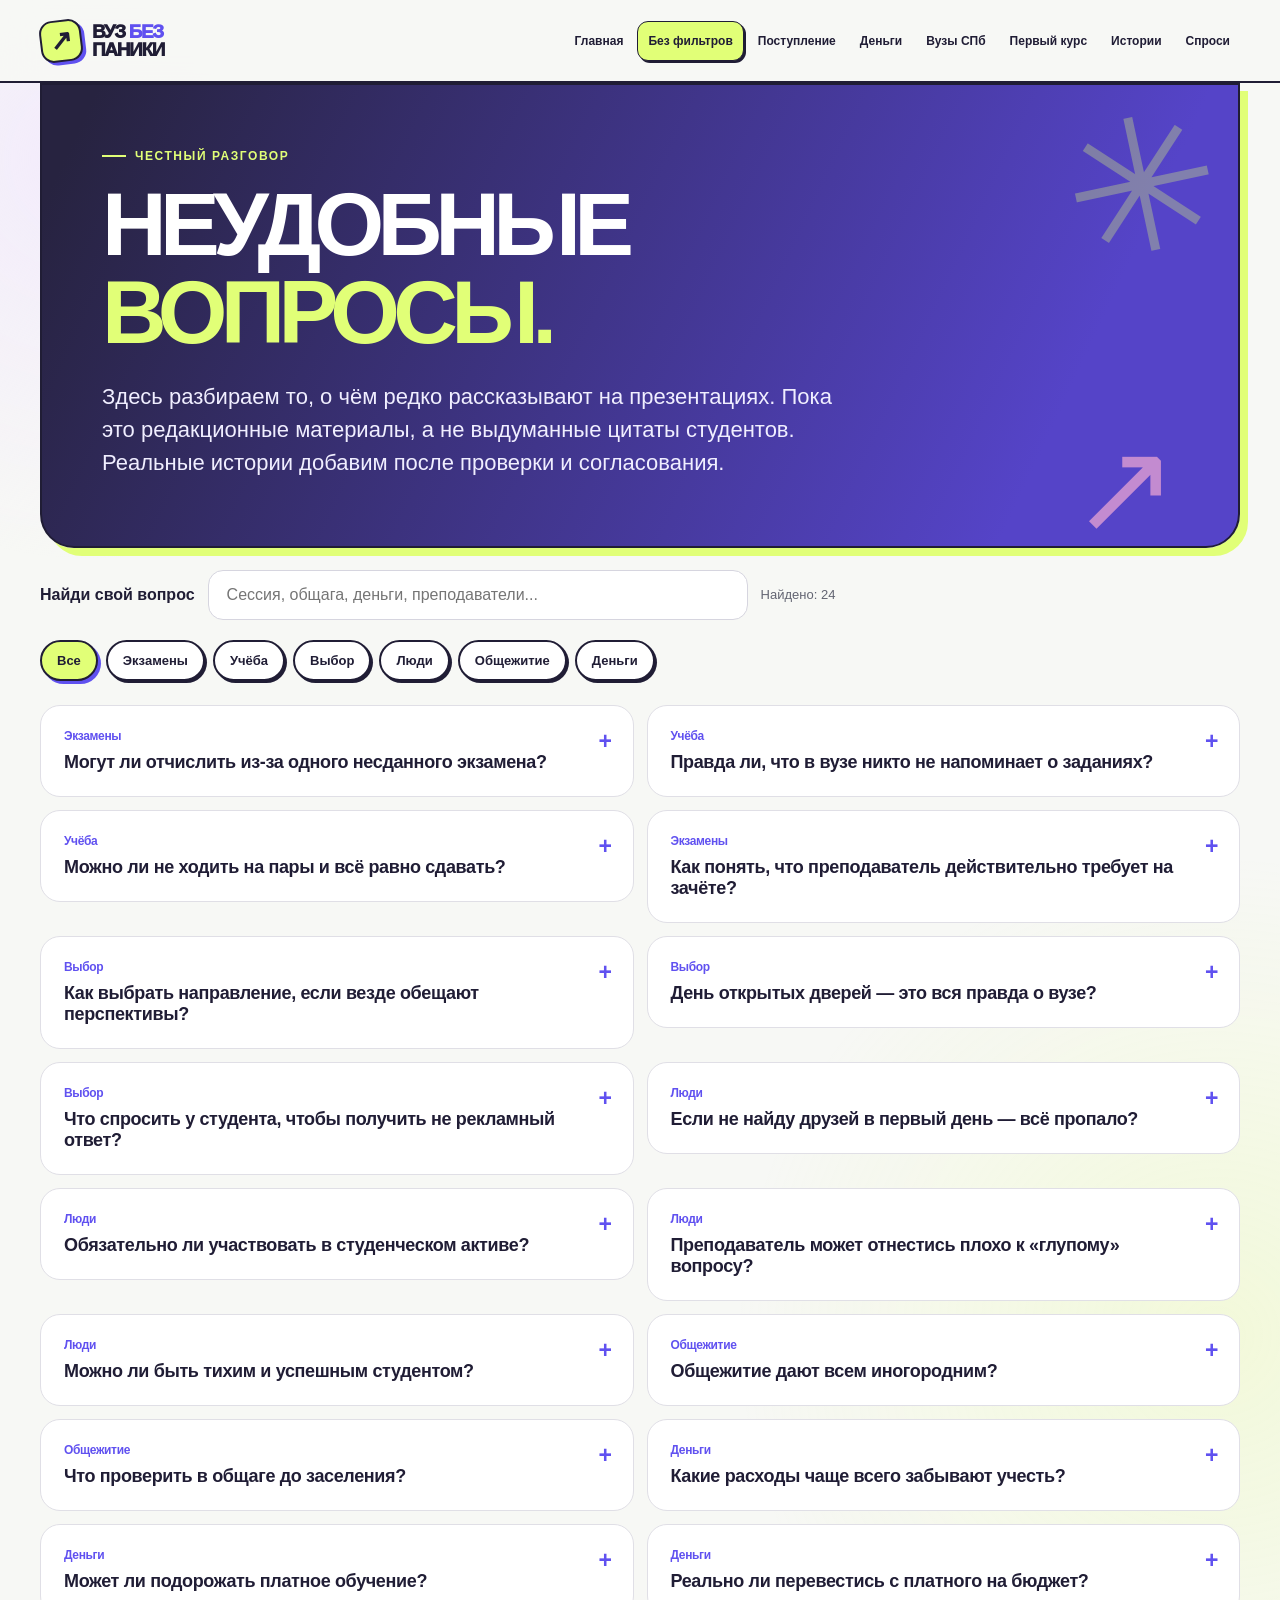
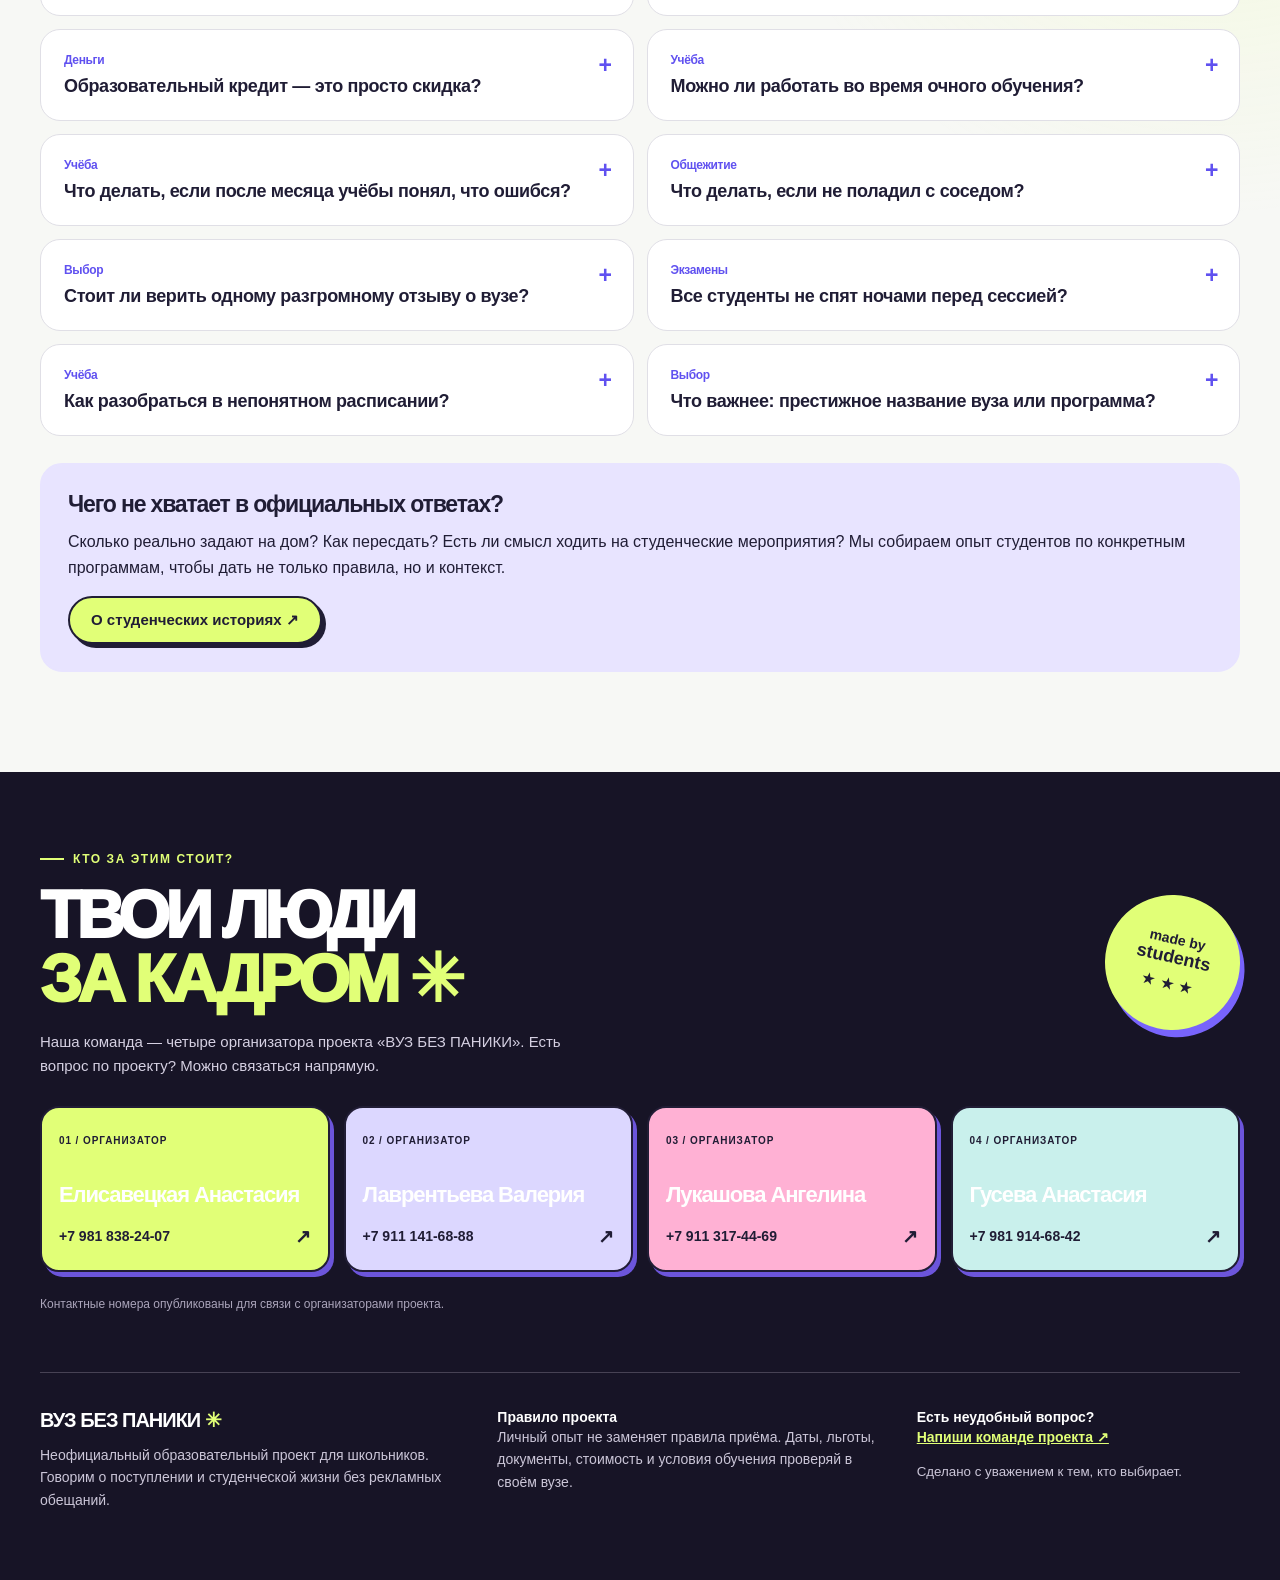
==== commit 262582f6: "Add organizer contacts, animated youth design and meme remixes" ====
--- a/docs/bez-filtrov.html
+++ b/docs/bez-filtrov.html
@@ -3,7 +3,7 @@
 <meta name="theme-color" content="#f7f8f5"><meta name="description" content="Ответы на неудобные вопросы о студенческой жизни">
 <title>Без фильтров — ВУЗ БЕЗ ПАНИКИ</title>
 <link rel="icon" href="data:image/svg+xml,%3Csvg xmlns='http://www.w3.org/2000/svg' viewBox='0 0 64 64'%3E%3Crect width='64' height='64' rx='15' fill='%23695be8'/%3E%3Cpath d='m16 22 16 21 16-21' fill='none' stroke='white' stroke-width='7' stroke-linecap='round'/%3E%3C/svg%3E">
-<link rel="stylesheet" href="./style.css?v=3"></head><body data-page="bez-filtrov.html">
+<link rel="stylesheet" href="./style.css?v=4"></head><body data-page="bez-filtrov.html">
 <a class="skip" href="#main">Перейти к содержанию</a>
 <header class="header"><div class="wrap header-row"><a class="brand" href="./index.html" aria-label="ВУЗ БЕЗ ПАНИКИ — главная"><span class="brand-mark">↗</span><span>ВУЗ <em>БЕЗ</em><br>ПАНИКИ</span></a><button class="menu-toggle" type="button" aria-expanded="false" aria-controls="nav">Меню <span aria-hidden="true">☰</span></button><nav class="nav" id="nav" aria-label="Разделы"><a href="./index.html" >Главная</a><a href="./bez-filtrov.html" aria-current="page">Без фильтров</a><a href="./postuplenie.html" >Поступление</a><a href="./dengi.html" >Деньги</a><a href="./vuzy.html" >Вузы СПб</a><a href="./perviy-kurs.html" >Первый курс</a><a href="./istorii.html" >Истории</a><a href="./sprosi.html" >Спроси</a></nav></div></header>
 <main id="main"><section class="wrap page-hero"><span class="eyebrow">Честный разговор</span><h1>НЕУДОБНЫЕ<br><span class='violet'>ВОПРОСЫ.</span></h1><p class="lead">Здесь разбираем то, о чём редко рассказывают на презентациях. Пока это редакционные материалы, а не выдуманные цитаты студентов. Реальные истории добавим после проверки и согласования.</p></section>
@@ -11,4 +11,8 @@
 <div class="filters" aria-label="Фильтр ответов"><button class="filter" data-qa-filter="all" aria-pressed="true" type="button">Все</button><button class="filter" data-qa-filter="Экзамены" aria-pressed="false" type="button">Экзамены</button><button class="filter" data-qa-filter="Учёба" aria-pressed="false" type="button">Учёба</button><button class="filter" data-qa-filter="Выбор" aria-pressed="false" type="button">Выбор</button><button class="filter" data-qa-filter="Люди" aria-pressed="false" type="button">Люди</button><button class="filter" data-qa-filter="Общежитие" aria-pressed="false" type="button">Общежитие</button><button class="filter" data-qa-filter="Деньги" aria-pressed="false" type="button">Деньги</button></div>
 <div class="faq-grid"><details class="faq reveal" data-category="Экзамены"><summary><span class="topic">Экзамены</span>Могут ли отчислить из-за одного несданного экзамена?</summary><div class="answer"><p>Не стоит считать одну неудачу автоматическим отчислением: в вузах предусмотрены процедуры ликвидации академической задолженности. Но сроки, число попыток и последствия нужно проверять в действующем положении твоего университета. У старшекурсников полезно спросить, как организована пересдача на конкретной программе.</p><p class="editorial">Редакционный разбор · Это не цитата реального студента</p></div></details><details class="faq reveal" data-category="Учёба"><summary><span class="topic">Учёба</span>Правда ли, что в вузе никто не напоминает о заданиях?</summary><div class="answer"><p>Самостоятельности обычно больше, чем в школе. Требования могут быть в системе электронного обучения, рабочих программах и сообщениях преподавателя. Лучше завести собственный календарь дедлайнов.</p><p class="editorial">Редакционный разбор · Это не цитата реального студента</p></div></details><details class="faq reveal" data-category="Учёба"><summary><span class="topic">Учёба</span>Можно ли не ходить на пары и всё равно сдавать?</summary><div class="answer"><p>Это зависит от дисциплины, формы занятий и правил университета. На лабораторных и практических занятиях могут быть обязательные задания и допуски. Не стоит строить план на чужом совете «я никогда не ходил».</p><p class="editorial">Редакционный разбор · Это не цитата реального студента</p></div></details><details class="faq reveal" data-category="Экзамены"><summary><span class="topic">Экзамены</span>Как понять, что преподаватель действительно требует на зачёте?</summary><div class="answer"><p>Начни с программы дисциплины и критериев оценивания. Можно спросить старшекурсников про типичные задания, но их опыт относится к определённому году и преподавателю.</p><p class="editorial">Редакционный разбор · Это не цитата реального студента</p></div></details><details class="faq reveal" data-category="Выбор"><summary><span class="topic">Выбор</span>Как выбрать направление, если везде обещают перспективы?</summary><div class="answer"><p>Сравни учебные планы: чему будешь учиться пять дней в неделю, как проходит практика и какие проекты придётся делать. Попроси студента рассказать о сложных предметах, а не только о любимых.</p><p class="editorial">Редакционный разбор · Это не цитата реального студента</p></div></details><details class="faq reveal" data-category="Выбор"><summary><span class="topic">Выбор</span>День открытых дверей — это вся правда о вузе?</summary><div class="answer"><p>Нет, это официальная презентация, и она полезна лишь как часть картины. Дополнительно смотри реальные адреса корпусов, расписание, учебный план и опыт студентов именно твоей программы.</p><p class="editorial">Редакционный разбор · Это не цитата реального студента</p></div></details><details class="faq reveal" data-category="Выбор"><summary><span class="topic">Выбор</span>Что спросить у студента, чтобы получить не рекламный ответ?</summary><div class="answer"><p>Например: «Какие три вещи удивили на первом курсе?», «Сколько часов в неделю уходит на задания?», «Что не понравилось и что могло бы быть лучше?» Конкретные вопросы дают конкретные ответы.</p><p class="editorial">Редакционный разбор · Это не цитата реального студента</p></div></details><details class="faq reveal" data-category="Люди"><summary><span class="topic">Люди</span>Если не найду друзей в первый день — всё пропало?</summary><div class="answer"><p>Нет. Люди знакомятся через пары, проекты, клубы и случайные разговоры в течение всего семестра. Первая неделя часто неловкая у многих, даже если внешне это незаметно.</p><p class="editorial">Редакционный разбор · Это не цитата реального студента</p></div></details><details class="faq reveal" data-category="Люди"><summary><span class="topic">Люди</span>Обязательно ли участвовать в студенческом активе?</summary><div class="answer"><p>Нет. Это дополнительная возможность попробовать проекты и знакомства. Стоит выбирать активности по интересу и нагрузке, а не из страха упустить «настоящую студенческую жизнь».</p><p class="editorial">Редакционный разбор · Это не цитата реального студента</p></div></details><details class="faq reveal" data-category="Люди"><summary><span class="topic">Люди</span>Преподаватель может отнестись плохо к «глупому» вопросу?</summary><div class="answer"><p>Реакции бывают разными, но уточнять требования к заданию — нормальная часть обучения. Сформулируй конкретно, что уже пробовал и что именно непонятно.</p><p class="editorial">Редакционный разбор · Это не цитата реального студента</p></div></details><details class="faq reveal" data-category="Люди"><summary><span class="topic">Люди</span>Можно ли быть тихим и успешным студентом?</summary><div class="answer"><p>Да. Не обязательно быть самым активным в аудитории. Важно понимать задания, выполнять договорённости и вовремя обращаться за поддержкой, когда это нужно.</p><p class="editorial">Редакционный разбор · Это не цитата реального студента</p></div></details><details class="faq reveal" data-category="Общежитие"><summary><span class="topic">Общежитие</span>Общежитие дают всем иногородним?</summary><div class="answer"><p>Не всегда. Места, очередность, стоимость и условия различаются. Проверь положение о предоставлении общежития, а потом спроси у студентов, как проходит подача заявления и заселение.</p><p class="editorial">Редакционный разбор · Это не цитата реального студента</p></div></details><details class="faq reveal" data-category="Общежитие"><summary><span class="topic">Общежитие</span>Что проверить в общаге до заселения?</summary><div class="answer"><p>Адрес, дорогу до учебного корпуса, условия комнаты, правила гостей, тихие часы, оплату и то, к кому обратиться при проблемах. Даже в одном университете общежития могут отличаться.</p><p class="editorial">Редакционный разбор · Это не цитата реального студента</p></div></details><details class="faq reveal" data-category="Деньги"><summary><span class="topic">Деньги</span>Какие расходы чаще всего забывают учесть?</summary><div class="answer"><p>Дорога между корпусами, еда, материалы, техника, связь, бытовые мелочи, залог при аренде. Лучше составить свой бюджет и отдельно предусмотреть разовые расходы.</p><p class="editorial">Редакционный разбор · Это не цитата реального студента</p></div></details><details class="faq reveal" data-category="Деньги"><summary><span class="topic">Деньги</span>Может ли подорожать платное обучение?</summary><div class="answer"><p>Проверь положения договора о цене, возможной индексации, графике платежей и расторжении. Не опирайся на устное «цена точно не поменяется»: читай собственный договор.</p><p class="editorial">Редакционный разбор · Это не цитата реального студента</p></div></details><details class="faq reveal" data-category="Деньги"><summary><span class="topic">Деньги</span>Реально ли перевестись с платного на бюджет?</summary><div class="answer"><p>В определённых случаях это возможно при наличии свободных мест и соблюдении условий, но не гарантируется. Ищи актуальное положение о переводе своего вуза.</p><p class="editorial">Редакционный разбор · Это не цитата реального студента</p></div></details><details class="faq reveal" data-category="Деньги"><summary><span class="topic">Деньги</span>Образовательный кредит — это просто скидка?</summary><div class="answer"><p>Нет. Это финансовое обязательство перед банком. Сравни действующие условия, ставки, сроки, переплату и порядок погашения прежде, чем принимать решение.</p><p class="editorial">Редакционный разбор · Это не цитата реального студента</p></div></details><details class="faq reveal" data-category="Учёба"><summary><span class="topic">Учёба</span>Можно ли работать во время очного обучения?</summary><div class="answer"><p>Некоторые совмещают, но зависит от количества пар, лабораторных, практики и дороги. Уточни у студентов обычное расписание твоей программы, а не усреднённую нагрузку в университете.</p><p class="editorial">Редакционный разбор · Это не цитата реального студента</p></div></details><details class="faq reveal" data-category="Учёба"><summary><span class="topic">Учёба</span>Что делать, если после месяца учёбы понял, что ошибся?</summary><div class="answer"><p>Сначала разберись, не связана ли тревога с адаптацией. Если дело в программе, узнай официальные варианты перевода, смены направления или нового поступления и их последствия.</p><p class="editorial">Редакционный разбор · Это не цитата реального студента</p></div></details><details class="faq reveal" data-category="Общежитие"><summary><span class="topic">Общежитие</span>Что делать, если не поладил с соседом?</summary><div class="answer"><p>Сначала проверь правила проживания и процедуру решения конфликтов: к кому можно обратиться, возможно ли переселение, какие есть ограничения. Не рассчитывай, что всё решится само.</p><p class="editorial">Редакционный разбор · Это не цитата реального студента</p></div></details><details class="faq reveal" data-category="Выбор"><summary><span class="topic">Выбор</span>Стоит ли верить одному разгромному отзыву о вузе?</summary><div class="answer"><p>Один отзыв отражает один опыт, а не всех студентов и преподавателей. Ищи несколько мнений с указанием программы и года обучения, разделяй факты и эмоции.</p><p class="editorial">Редакционный разбор · Это не цитата реального студента</p></div></details><details class="faq reveal" data-category="Экзамены"><summary><span class="topic">Экзамены</span>Все студенты не спят ночами перед сессией?</summary><div class="answer"><p>Авралы бывают, но это не неизбежный стандарт. Текущая работа, записи, расписание подготовки и уточнение требований помогают снизить риск. У студентов спроси именно про нагрузку и дедлайны на своём курсе.</p><p class="editorial">Редакционный разбор · Это не цитата реального студента</p></div></details><details class="faq reveal" data-category="Учёба"><summary><span class="topic">Учёба</span>Как разобраться в непонятном расписании?</summary><div class="answer"><p>Уточни, где публикуется официальная версия, как обозначаются группы, подгруппы, типы пар и корпуса. Сохрани контакты куратора или учебного офиса на случай изменений.</p><p class="editorial">Редакционный разбор · Это не цитата реального студента</p></div></details><details class="faq reveal" data-category="Выбор"><summary><span class="topic">Выбор</span>Что важнее: престижное название вуза или программа?</summary><div class="answer"><p>Название может иметь значение, но тебе предстоит учиться на конкретной программе. Сравни содержание дисциплин, практики, наставничество, транспорт и условия, а не только общий рейтинг.</p><p class="editorial">Редакционный разбор · Это не цитата реального студента</p></div></details></div><div class="empty" id="empty" hidden>Не нашлось такого вопроса. <a href="./sprosi.html">Задай его нам ↗</a></div>
 <div class="panel lav" style="margin-top:27px"><h3>Чего не хватает в официальных ответах?</h3><p>Сколько реально задают на дом? Как пересдать? Есть ли смысл ходить на студенческие мероприятия? Мы собираем опыт студентов по конкретным программам, чтобы дать не только правила, но и контекст.</p><a class="button" href="./istorii.html">О студенческих историях ↗</a></div></section></main>
-<footer class="footer"><div class="wrap footer-grid"><div><h3>ВУЗ БЕЗ ПАНИКИ <span class="violet">✳</span></h3><p>Неофициальный образовательный проект для школьников. Говорим о поступлении и студенческой жизни без рекламных обещаний.</p></div><div><b>Правило проекта</b><p>Личный опыт не заменяет правила приёма. Даты, льготы, документы, стоимость и условия обучения проверяй в своём вузе.</p></div><div><b>Есть неудобный вопрос?</b><p><a href="./sprosi.html">Напиши команде проекта ↗</a></p><small>Сделано с уважением к тем, кто выбирает.</small></div></div></footer><script defer src="./app.js?v=3"></script></body></html>+<footer class="footer"><div class="wrap team-wrap" id="organizers">
+<div class="team-top"><div><span class="eyebrow">Кто за этим стоит?</span><h2>ТВОИ ЛЮДИ<br><span>ЗА КАДРОМ ✳</span></h2><p>Наша команда — четыре организатора проекта «ВУЗ БЕЗ ПАНИКИ». Есть вопрос по проекту? Можно связаться напрямую.</p></div>
+<div class="team-bubble" aria-hidden="true">made by<br><b>students</b><span>★ ★ ★</span></div></div>
+<div class="team-grid"><article class="team-person"><span class="team-num">01 / ОРГАНИЗАТОР</span><h3>Елисавецкая Анастасия</h3><a href="tel:+79818382407" aria-label="Позвонить: Елисавецкая Анастасия, +7 981 838-24-07">+7 981 838-24-07 <span aria-hidden="true">↗</span></a></article><article class="team-person"><span class="team-num">02 / ОРГАНИЗАТОР</span><h3>Лаврентьева Валерия</h3><a href="tel:+79111416888" aria-label="Позвонить: Лаврентьева Валерия, +7 911 141-68-88">+7 911 141-68-88 <span aria-hidden="true">↗</span></a></article><article class="team-person"><span class="team-num">03 / ОРГАНИЗАТОР</span><h3>Лукашова Ангелина</h3><a href="tel:+79113174469" aria-label="Позвонить: Лукашова Ангелина, +7 911 317-44-69">+7 911 317-44-69 <span aria-hidden="true">↗</span></a></article><article class="team-person"><span class="team-num">04 / ОРГАНИЗАТОР</span><h3>Гусева Анастасия</h3><a href="tel:+79819146842" aria-label="Позвонить: Гусева Анастасия, +7 981 914-68-42">+7 981 914-68-42 <span aria-hidden="true">↗</span></a></article></div>
+<p class="team-note">Контактные номера опубликованы для связи с организаторами проекта.</p></div><div class="wrap footer-grid"><div><h3>ВУЗ БЕЗ ПАНИКИ <span class="violet">✳</span></h3><p>Неофициальный образовательный проект для школьников. Говорим о поступлении и студенческой жизни без рекламных обещаний.</p></div><div><b>Правило проекта</b><p>Личный опыт не заменяет правила приёма. Даты, льготы, документы, стоимость и условия обучения проверяй в своём вузе.</p></div><div><b>Есть неудобный вопрос?</b><p><a href="./sprosi.html">Напиши команде проекта ↗</a></p><small>Сделано с уважением к тем, кто выбирает.</small></div></div></footer><script defer src="./app.js?v=4"></script></body></html>
--- a/docs/style.css
+++ b/docs/style.css
@@ -1,7 +1,114 @@
 
 :root{--bg:#f7f8f5;--white:#fff;--ink:#20202b;--muted:#636572;--purple:#695be8;--violet:#ebe8ff;--peach:#ffddc6;--mint:#e1f1d9;--border:#e1e4df;--radius:22px;font-family:Inter,-apple-system,BlinkMacSystemFont,"Segoe UI",Arial,sans-serif;color:var(--ink);background:var(--bg)}
-*{box-sizing:border-box}html{scroll-behavior:smooth}body{margin:0;min-width:320px}button,input,textarea,select{font:inherit}button{cursor:pointer}a{color:inherit}p{line-height:1.6}h1,h2,h3,p{margin-top:0}h1,h2,h3{letter-spacing:-.05em}h1{font-size:clamp(51px,7.7vw,106px);line-height:.98;font-weight:850}h2{font-size:clamp(32px,4.5vw,64px);line-height:1.05}h3{font-size:23px;line-height:1.2}.wrap{width:min(1200px,calc(100% - 52px));margin:auto}.violet{color:var(--purple)}.muted{color:var(--muted)}.lead{font-size:clamp(17px,2.1vw,22px);color:#4b4c59;line-height:1.5;max-width:750px}.eyebrow{display:inline-flex;align-items:center;gap:9px;text-transform:uppercase;letter-spacing:.13em;font-size:12px;font-weight:840;color:var(--purple);margin-bottom:18px}.eyebrow:before{content:"";width:24px;height:2px;background:currentColor}.tag{display:inline-block;background:var(--violet);color:#5141b9;border-radius:99px;padding:7px 12px;font-size:12px;font-weight:780}.small{font-size:13px}.skip{position:absolute;top:-80px;left:8px;background:white;padding:11px;z-index:101}.skip:focus{top:8px}.header{position:sticky;top:0;z-index:50;background:rgba(247,248,245,.95);backdrop-filter:blur(18px);border-bottom:1px solid var(--border)}.header-row{min-height:81px;display:flex;align-items:center;gap:25px}.brand{display:flex;gap:10px;align-items:center;min-width:177px;font-weight:950;letter-spacing:-.07em;text-decoration:none;font-size:19px;line-height:.91}.brand em{font-style:normal;color:var(--purple)}.brand-mark{width:42px;height:42px;border-radius:13px;background:var(--purple);display:grid;place-items:center;color:white;font-size:27px}.nav{display:flex;flex:1;align-items:center;justify-content:flex-end;gap:4px}.nav a{white-space:nowrap;font-size:12px;font-weight:780;text-decoration:none;padding:12px 10px;border-radius:11px}.nav a:hover{background:var(--violet)}.nav a[aria-current=page]{background:var(--ink);color:white}.menu-toggle{display:none;margin-left:auto;background:white;border:1px solid var(--border);padding:11px 16px;border-radius:13px;font-weight:800}.button,.button-light,.button-dark{display:inline-flex;align-items:center;justify-content:center;gap:10px;padding:15px 23px;font-size:15px;font-weight:800;border-radius:99px;text-decoration:none;border:0;transition:transform .18s}.button{background:var(--purple);color:#fff}.button-light{background:#fff;color:var(--ink);border:1px solid var(--border)}.button-dark{background:var(--ink);color:#fff}.button:hover,.button-light:hover,.button-dark:hover{transform:translateY(-3px)}button:focus-visible,a:focus-visible,input:focus-visible,textarea:focus-visible,select:focus-visible,summary:focus-visible{outline:3px solid #998df0;outline-offset:3px}.hero{padding:75px 0 80px}.hero-grid{display:grid;grid-template-columns:1.13fr .87fr;align-items:center;gap:6%}.hero h1{margin:0 0 28px}.hero .lead{margin:0 0 30px}.actions{display:flex;gap:12px;flex-wrap:wrap}.hero-note{font-size:14px;color:var(--muted);margin-top:20px}.art{height:485px;background:var(--violet);border-radius:34px;display:grid;place-items:center;overflow:hidden;position:relative;padding:25px}.ring{position:absolute;border:42px solid #d5cdfb;width:380px;height:380px;border-radius:50%;right:-145px;top:-145px}.art-paper{position:relative;max-width:365px;width:100%;background:#fff;border:1px solid #e2dfff;padding:29px;border-radius:21px;box-shadow:0 25px 70px #302b4d24;transform:rotate(-3.5deg)}.art-paper small{font-size:11px;letter-spacing:.14em;font-weight:900;color:var(--purple)}.art-paper h2{font-size:45px;margin:26px 0 17px}.art-paper p{font-size:16px;margin-bottom:10px}.sticker{position:absolute;right:-23px;bottom:-19px;transform:rotate(11deg);background:#ddf2b2;border-radius:16px;padding:14px;font-weight:900;box-shadow:0 8px 20px #2222}.section{padding:75px 0}.section-head{display:flex;justify-content:space-between;gap:30px;align-items:end;margin-bottom:25px}.section-head h2{margin:0}.section-head p{max-width:330px;color:var(--muted);margin:0}.grid{display:grid;gap:16px}.grid2{grid-template-columns:repeat(2,minmax(0,1fr))}.grid3{grid-template-columns:repeat(3,minmax(0,1fr))}.card,.panel{background:#fff;border:1px solid var(--border);border-radius:var(--radius);padding:26px}.card{display:flex;flex-direction:column;text-decoration:none;min-height:223px;position:relative;justify-content:space-between;transition:transform .2s,border-color .2s}.card:hover{transform:translateY(-5px);border-color:var(--purple)}.card h3{font-size:26px;margin:0 0 9px}.card p{font-size:15px;color:#50525d;line-height:1.48;margin:0}.card .num{font-size:12px;color:#696876;font-weight:820;letter-spacing:.06em}.arr{position:absolute;right:23px;top:17px;font-size:25px;color:var(--purple)}.mint{background:var(--mint)!important;border-color:var(--mint)!important}.lav{background:var(--violet)!important;border-color:var(--violet)!important}.peach{background:var(--peach)!important;border-color:var(--peach)!important}.feature{background:var(--ink);border-radius:28px;color:#fff;display:grid;grid-template-columns:1fr 1fr;gap:30px;align-items:center;padding:39px 45px}.feature h2{font-size:clamp(31px,3.6vw,50px);margin:0}.feature p{color:#e0e0e9;margin:0}.page-hero{padding:70px 0 34px}.page-hero h1{max-width:1000px;margin-bottom:23px}.content{padding:22px 0 100px}.two-col{display:grid;grid-template-columns:1.05fr .95fr;gap:21px}.stack{display:grid;gap:18px}.panel h3{margin-bottom:11px}.panel p:last-child{margin-bottom:0}.control{display:flex;flex-wrap:wrap;align-items:center;gap:13px;margin-bottom:20px}.search{padding:15px 18px;border:1px solid #d6d5df;background:#fff;border-radius:15px;min-width:220px;flex:1;max-width:540px}.filters{display:flex;flex-wrap:wrap;gap:8px;margin:16px 0 24px}.filter{border:1px solid #dedde6;background:white;padding:11px 15px;border-radius:100px;font-size:13px;font-weight:780;color:var(--ink)}.filter[aria-pressed=true]{background:var(--purple);border-color:var(--purple);color:white}.faq-grid{display:grid;grid-template-columns:repeat(2,minmax(0,1fr));gap:13px}.faq{border-radius:20px;border:1px solid var(--border);background:#fff;align-self:start}.faq[hidden],.uni[hidden],.empty[hidden],.feedback[hidden],.form-status[hidden]{display:none}.faq summary{font-size:18px;font-weight:800;padding:23px 52px 23px 23px;cursor:pointer;list-style:none;position:relative;letter-spacing:-.02em}.faq summary::-webkit-details-marker{display:none}.faq summary:after{content:"+";position:absolute;right:21px;top:22px;font-size:23px;color:var(--purple)}.faq[open] summary:after{content:"−"}.faq .answer{padding:0 23px 21px;color:#484956;font-size:15px;line-height:1.6}.faq .answer p:last-child{margin-bottom:0}.faq .topic{display:block;color:var(--purple);font-size:12px;font-weight:800;padding:18px 23px 0}.editorial{border-top:1px solid var(--border);font-size:12px;color:#7a7886;padding-top:11px}.empty{padding:25px;border:1px dashed #d1cae9;border-radius:18px}.step{display:flex;gap:18px;align-items:start;background:#fff;border:1px solid var(--border);border-radius:20px;padding:21px;cursor:pointer}.step input{appearance:none;flex:none;width:28px;height:28px;border:2px solid #b4b0c9;border-radius:8px;margin:1px 0 0;display:grid;place-content:center}.step input:checked{background:var(--purple);border-color:var(--purple)}.step input:checked:after{content:"✓";font-weight:950;color:#fff}.step:has(input:checked){background:var(--violet)}.step h3{font-size:19px;margin:0 0 7px}.step p{font-size:14px;color:#5f5d6c;margin:0}.progress-top{display:flex;justify-content:space-between;font-size:14px;font-weight:830;margin-bottom:15px}.progress-track{height:11px;background:#dbd8ee;border-radius:20px;overflow:hidden}.progress-fill{background:var(--purple);height:100%;width:0;transition:width .3s}.reset{border:0;background:none;padding:0;color:var(--purple);font-size:13px;font-weight:800;text-decoration:underline;margin-top:14px}.field label{font-size:14px;font-weight:800;display:block;margin-bottom:8px}.field input,.field textarea,.field select{width:100%;padding:13px 15px;border:1px solid #d5d3dd;background:#fff;border-radius:12px;color:var(--ink)}.field textarea{resize:vertical;min-height:164px}.field small{color:var(--muted)}.field-grid{display:grid;grid-template-columns:repeat(2,minmax(0,1fr));gap:18px}.result{background:var(--ink);color:#fff;padding:30px;border-radius:22px}.result small{color:#bfbdd0}.result strong{display:block;font-size:clamp(37px,4.2vw,58px);letter-spacing:-.04em;line-height:1.14;margin:14px 0 25px}.result-row{border-top:1px solid #484754;padding:12px 0;display:flex;justify-content:space-between;gap:10px}.result-row b{font-variant-numeric:tabular-nums}.uni{border:1px solid var(--border);border-radius:22px;background:white;padding:27px}.uni h3{margin:16px 0 8px}.uni ul{padding-left:19px;color:#4f4e5b;line-height:1.55}.uni li{margin:10px 0}.uni-icon{display:grid;place-items:center;border-radius:13px;background:var(--violet);color:var(--purple);width:58px;height:58px;font-weight:950;font-size:18px}.uni-bottom{display:flex;justify-content:space-between;flex-wrap:wrap;gap:10px;border-top:1px solid var(--border);padding-top:17px}.uni-bottom a,.panel a:not(.button):not(.button-dark):not(.button-light){color:#4e3eb6;font-weight:760}.quiz h2{font-size:clamp(27px,3.3vw,45px);margin:19px 0 23px}.quiz-counter{font-size:13px;color:var(--purple);font-weight:850}.choice-list{display:grid;gap:11px}.choice{border:1px solid #d9d4ee;padding:16px 18px;background:white;border-radius:14px;text-align:left;font-weight:750}.choice:hover{border-color:var(--purple)}.choice.selected{border-color:var(--purple);background:var(--violet)}.feedback{padding:19px;background:var(--mint);border-radius:16px;line-height:1.6;margin-top:19px}.feedback b{display:block}.checkline{display:flex;gap:12px;align-items:start;font-size:13px;color:#5b5b68;line-height:1.5}.checkline input{flex:none;margin-top:3px}.form-status{padding:15px;border-radius:13px;background:var(--violet);font-size:14px}.note{font-size:13px;color:var(--muted);line-height:1.6}.footer{background:#e9ebe7;padding:61px 0;margin-top:0}.footer-grid{display:grid;grid-template-columns:1.1fr 1fr .85fr;gap:39px}.footer h3{font-size:20px;margin-bottom:12px}.footer p{font-size:14px;line-height:1.6;color:#595b67}.footer b{font-size:14px}.footer a{color:#4e3eb6;font-weight:800}.footer small{color:#6e6f78}.reveal{opacity:0;transform:translateY(15px);transition:opacity .55s,transform .55s}.reveal.visible{opacity:1;transform:none}
+*{box-sizing:border-box}html{scroll-behavior:smooth}[hidden]{display:none!important}body{margin:0;min-width:320px}button,input,textarea,select{font:inherit}button{cursor:pointer}a{color:inherit}p{line-height:1.6}h1,h2,h3,p{margin-top:0}h1,h2,h3{letter-spacing:-.05em}h1{font-size:clamp(51px,7.7vw,106px);line-height:.98;font-weight:850}h2{font-size:clamp(32px,4.5vw,64px);line-height:1.05}h3{font-size:23px;line-height:1.2}.wrap{width:min(1200px,calc(100% - 52px));margin:auto}.violet{color:var(--purple)}.muted{color:var(--muted)}.lead{font-size:clamp(17px,2.1vw,22px);color:#4b4c59;line-height:1.5;max-width:750px}.eyebrow{display:inline-flex;align-items:center;gap:9px;text-transform:uppercase;letter-spacing:.13em;font-size:12px;font-weight:840;color:var(--purple);margin-bottom:18px}.eyebrow:before{content:"";width:24px;height:2px;background:currentColor}.tag{display:inline-block;background:var(--violet);color:#5141b9;border-radius:99px;padding:7px 12px;font-size:12px;font-weight:780}.small{font-size:13px}.skip{position:absolute;top:-80px;left:8px;background:white;padding:11px;z-index:101}.skip:focus{top:8px}.header{position:sticky;top:0;z-index:50;background:rgba(247,248,245,.95);backdrop-filter:blur(18px);border-bottom:1px solid var(--border)}.header-row{min-height:81px;display:flex;align-items:center;gap:25px}.brand{display:flex;gap:10px;align-items:center;min-width:177px;font-weight:950;letter-spacing:-.07em;text-decoration:none;font-size:19px;line-height:.91}.brand em{font-style:normal;color:var(--purple)}.brand-mark{width:42px;height:42px;border-radius:13px;background:var(--purple);display:grid;place-items:center;color:white;font-size:27px}.nav{display:flex;flex:1;align-items:center;justify-content:flex-end;gap:4px}.nav a{white-space:nowrap;font-size:12px;font-weight:780;text-decoration:none;padding:12px 10px;border-radius:11px}.nav a:hover{background:var(--violet)}.nav a[aria-current=page]{background:var(--ink);color:white}.menu-toggle{display:none;margin-left:auto;background:white;border:1px solid var(--border);padding:11px 16px;border-radius:13px;font-weight:800}.button,.button-light,.button-dark{display:inline-flex;align-items:center;justify-content:center;gap:10px;padding:15px 23px;font-size:15px;font-weight:800;border-radius:99px;text-decoration:none;border:0;transition:transform .18s}.button{background:var(--purple);color:#fff}.button-light{background:#fff;color:var(--ink);border:1px solid var(--border)}.button-dark{background:var(--ink);color:#fff}.button:hover,.button-light:hover,.button-dark:hover{transform:translateY(-3px)}button:focus-visible,a:focus-visible,input:focus-visible,textarea:focus-visible,select:focus-visible,summary:focus-visible{outline:3px solid #998df0;outline-offset:3px}.hero{padding:75px 0 80px}.hero-grid{display:grid;grid-template-columns:1.13fr .87fr;align-items:center;gap:6%}.hero h1{margin:0 0 28px}.hero .lead{margin:0 0 30px}.actions{display:flex;gap:12px;flex-wrap:wrap}.hero-note{font-size:14px;color:var(--muted);margin-top:20px}.art{height:485px;background:var(--violet);border-radius:34px;display:grid;place-items:center;overflow:hidden;position:relative;padding:25px}.ring{position:absolute;border:42px solid #d5cdfb;width:380px;height:380px;border-radius:50%;right:-145px;top:-145px}.art-paper{position:relative;max-width:365px;width:100%;background:#fff;border:1px solid #e2dfff;padding:29px;border-radius:21px;box-shadow:0 25px 70px #302b4d24;transform:rotate(-3.5deg)}.art-paper small{font-size:11px;letter-spacing:.14em;font-weight:900;color:var(--purple)}.art-paper h2{font-size:45px;margin:26px 0 17px}.art-paper p{font-size:16px;margin-bottom:10px}.sticker{position:absolute;right:-23px;bottom:-19px;transform:rotate(11deg);background:#ddf2b2;border-radius:16px;padding:14px;font-weight:900;box-shadow:0 8px 20px #2222}.section{padding:75px 0}.section-head{display:flex;justify-content:space-between;gap:30px;align-items:end;margin-bottom:25px}.section-head h2{margin:0}.section-head p{max-width:330px;color:var(--muted);margin:0}.grid{display:grid;gap:16px}.grid2{grid-template-columns:repeat(2,minmax(0,1fr))}.grid3{grid-template-columns:repeat(3,minmax(0,1fr))}.card,.panel{background:#fff;border:1px solid var(--border);border-radius:var(--radius);padding:26px}.card{display:flex;flex-direction:column;text-decoration:none;min-height:223px;position:relative;justify-content:space-between;transition:transform .2s,border-color .2s}.card:hover{transform:translateY(-5px);border-color:var(--purple)}.card h3{font-size:26px;margin:0 0 9px}.card p{font-size:15px;color:#50525d;line-height:1.48;margin:0}.card .num{font-size:12px;color:#696876;font-weight:820;letter-spacing:.06em}.arr{position:absolute;right:23px;top:17px;font-size:25px;color:var(--purple)}.mint{background:var(--mint)!important;border-color:var(--mint)!important}.lav{background:var(--violet)!important;border-color:var(--violet)!important}.peach{background:var(--peach)!important;border-color:var(--peach)!important}.feature{background:var(--ink);border-radius:28px;color:#fff;display:grid;grid-template-columns:1fr 1fr;gap:30px;align-items:center;padding:39px 45px}.feature h2{font-size:clamp(31px,3.6vw,50px);margin:0}.feature p{color:#e0e0e9;margin:0}.page-hero{padding:70px 0 34px}.page-hero h1{max-width:1000px;margin-bottom:23px}.content{padding:22px 0 100px}.two-col{display:grid;grid-template-columns:1.05fr .95fr;gap:21px}.stack{display:grid;gap:18px}.panel h3{margin-bottom:11px}.panel p:last-child{margin-bottom:0}.control{display:flex;flex-wrap:wrap;align-items:center;gap:13px;margin-bottom:20px}.search{padding:15px 18px;border:1px solid #d6d5df;background:#fff;border-radius:15px;min-width:220px;flex:1;max-width:540px}.filters{display:flex;flex-wrap:wrap;gap:8px;margin:16px 0 24px}.filter{border:1px solid #dedde6;background:white;padding:11px 15px;border-radius:100px;font-size:13px;font-weight:780;color:var(--ink)}.filter[aria-pressed=true]{background:var(--purple);border-color:var(--purple);color:white}.faq-grid{display:grid;grid-template-columns:repeat(2,minmax(0,1fr));gap:13px}.faq{border-radius:20px;border:1px solid var(--border);background:#fff;align-self:start}.faq[hidden],.uni[hidden],.empty[hidden],.feedback[hidden],.form-status[hidden]{display:none}.faq summary{font-size:18px;font-weight:800;padding:23px 52px 23px 23px;cursor:pointer;list-style:none;position:relative;letter-spacing:-.02em}.faq summary::-webkit-details-marker{display:none}.faq summary:after{content:"+";position:absolute;right:21px;top:22px;font-size:23px;color:var(--purple)}.faq[open] summary:after{content:"−"}.faq .answer{padding:0 23px 21px;color:#484956;font-size:15px;line-height:1.6}.faq .answer p:last-child{margin-bottom:0}.faq .topic{display:block;color:var(--purple);font-size:12px;font-weight:800;padding:0 0 9px}.editorial{border-top:1px solid var(--border);font-size:12px;color:#7a7886;padding-top:11px}.empty{padding:25px;border:1px dashed #d1cae9;border-radius:18px}.step{display:flex;gap:18px;align-items:start;background:#fff;border:1px solid var(--border);border-radius:20px;padding:21px;cursor:pointer}.step input{appearance:none;flex:none;width:28px;height:28px;border:2px solid #b4b0c9;border-radius:8px;margin:1px 0 0;display:grid;place-content:center}.step input:checked{background:var(--purple);border-color:var(--purple)}.step input:checked:after{content:"✓";font-weight:950;color:#fff}.step:has(input:checked){background:var(--violet)}.step h3{font-size:19px;margin:0 0 7px}.step p{font-size:14px;color:#5f5d6c;margin:0}.progress-top{display:flex;justify-content:space-between;font-size:14px;font-weight:830;margin-bottom:15px}.progress-track{height:11px;background:#dbd8ee;border-radius:20px;overflow:hidden}.progress-fill{background:var(--purple);height:100%;width:0;transition:width .3s}.reset{border:0;background:none;padding:0;color:var(--purple);font-size:13px;font-weight:800;text-decoration:underline;margin-top:14px}.field label{font-size:14px;font-weight:800;display:block;margin-bottom:8px}.field input,.field textarea,.field select{width:100%;padding:13px 15px;border:1px solid #d5d3dd;background:#fff;border-radius:12px;color:var(--ink)}.field textarea{resize:vertical;min-height:164px}.field small{color:var(--muted)}.field-grid{display:grid;grid-template-columns:repeat(2,minmax(0,1fr));gap:18px}.result{background:var(--ink);color:#fff;padding:30px;border-radius:22px}.result small{color:#bfbdd0}.result strong{display:block;font-size:clamp(37px,4.2vw,58px);letter-spacing:-.04em;line-height:1.14;margin:14px 0 25px}.result-row{border-top:1px solid #484754;padding:12px 0;display:flex;justify-content:space-between;gap:10px}.result-row b{font-variant-numeric:tabular-nums}.uni{border:1px solid var(--border);border-radius:22px;background:white;padding:27px}.uni h3{margin:16px 0 8px}.uni ul{padding-left:19px;color:#4f4e5b;line-height:1.55}.uni li{margin:10px 0}.uni-icon{display:grid;place-items:center;border-radius:13px;background:var(--violet);color:var(--purple);width:58px;height:58px;font-weight:950;font-size:18px}.uni-bottom{display:flex;justify-content:space-between;flex-wrap:wrap;gap:10px;border-top:1px solid var(--border);padding-top:17px}.uni-bottom a,.panel a:not(.button):not(.button-dark):not(.button-light){color:#4e3eb6;font-weight:760}.quiz h2{font-size:clamp(27px,3.3vw,45px);margin:19px 0 23px}.quiz-counter{font-size:13px;color:var(--purple);font-weight:850}.choice-list{display:grid;gap:11px}.choice{border:1px solid #d9d4ee;padding:16px 18px;background:white;border-radius:14px;text-align:left;font-weight:750}.choice:hover{border-color:var(--purple)}.choice.selected{border-color:var(--purple);background:var(--violet)}.feedback{padding:19px;background:var(--mint);border-radius:16px;line-height:1.6;margin-top:19px}.feedback b{display:block}.checkline{display:flex;gap:12px;align-items:start;font-size:13px;color:#5b5b68;line-height:1.5}.checkline input{flex:none;margin-top:3px}.form-status{padding:15px;border-radius:13px;background:var(--violet);font-size:14px}.note{font-size:13px;color:var(--muted);line-height:1.6}.footer{background:#e9ebe7;padding:61px 0;margin-top:0}.footer-grid{display:grid;grid-template-columns:1.1fr 1fr .85fr;gap:39px}.footer h3{font-size:20px;margin-bottom:12px}.footer p{font-size:14px;line-height:1.6;color:#595b67}.footer b{font-size:14px}.footer a{color:#4e3eb6;font-weight:800}.footer small{color:#6e6f78}.reveal{opacity:0;transform:translateY(15px);transition:opacity .55s,transform .55s}.reveal.visible{opacity:1;transform:none}
 @media(max-width:1100px){.nav{display:none;position:absolute;top:72px;left:18px;right:18px;z-index:70;background:#fff;border:1px solid var(--border);box-shadow:0 25px 60px #17172325;padding:12px;border-radius:18px;grid-template-columns:repeat(2,minmax(0,1fr))}.nav.open{display:grid}.nav a{padding:14px}.menu-toggle{display:block}.header-row{min-height:72px}}
 @media(max-width:790px){.wrap{width:min(100% - 34px,650px)}.hero,.section{padding:48px 0}.hero-grid,.two-col,.feature,.footer-grid{grid-template-columns:1fr}.art{height:355px}.hero h1{font-size:clamp(48px,10vw,72px)}.art-paper h2{font-size:36px}.page-hero{padding:48px 0 22px}.section-head{display:block}.section-head p{margin-top:14px}.grid3,.faq-grid{grid-template-columns:1fr}.feature{padding:29px}.content{padding:18px 0 70px}.footer{padding:42px 0}.footer-grid{gap:18px}}
 @media(max-width:500px){h1{font-size:49px}h2{font-size:36px}.grid2,.field-grid{grid-template-columns:1fr}.nav{grid-template-columns:1fr}.card{min-height:180px}.art{height:320px}.art-paper{max-width:280px;padding:20px}.sticker{right:-2px;font-size:12px;padding:10px}.panel,.card,.uni{padding:21px}.actions .button,.actions .button-light{width:100%}}
 @media(prefers-reduced-motion:reduce){html{scroll-behavior:auto}*,*:before,*:after{animation:none!important;transition:none!important}.reveal{opacity:1;transform:none}}
+
+
+/* 2026 student zine visual system: playful, readable, motion-aware */
+:root{--purple:#6051f0;--violet:#e8e4ff;--peach:#ffd8ca;--mint:#dff6ca;--neon:#e1ff77;--pink:#ffb1d4;--ink:#201d35;--border:#e0dfe6}
+body{background:radial-gradient(circle at 7% 5%,rgba(241,230,255,.7),transparent 25rem),radial-gradient(circle at 95% 42%,rgba(225,255,119,.22),transparent 30rem),var(--bg);overflow-x:hidden}
+.header{background:rgba(247,248,245,.94);border-bottom:2px solid var(--ink)}
+.brand-mark{background:var(--neon);color:var(--ink);border:2px solid var(--ink);box-shadow:3px 3px 0 var(--purple);transform:rotate(-7deg);transition:transform .25s ease}
+.brand:hover .brand-mark{transform:rotate(8deg) scale(1.07)}
+.nav a[aria-current=page]{background:var(--neon);color:var(--ink);box-shadow:2px 2px 0 var(--ink);border:1px solid var(--ink)}
+h1{letter-spacing:-.075em}h2{letter-spacing:-.07em}.eyebrow{font-weight:900}
+.button{background:var(--neon);color:var(--ink);border:2px solid var(--ink);box-shadow:4px 4px 0 var(--ink);padding:13px 21px}
+.button-dark{border:2px solid var(--ink);box-shadow:4px 4px 0 var(--purple)}
+.button-light{border:2px solid var(--ink);box-shadow:3px 3px 0 var(--ink);padding:13px 21px}
+.button:hover{box-shadow:7px 7px 0 var(--ink)}.button-light:hover{box-shadow:6px 6px 0 var(--ink)}
+.meme-ticker{background:var(--neon);color:var(--ink);border-bottom:2px solid var(--ink);height:39px;overflow:hidden;display:flex;align-items:center;font-size:11px;letter-spacing:.19em;font-weight:950}
+.meme-ticker-track{width:max-content;display:flex;white-space:nowrap;animation:rolling 32s linear infinite}
+.meme-ticker-track span{display:block;flex:none}
+.meme-ticker:hover .meme-ticker-track{animation-play-state:paused}
+@keyframes rolling{to{transform:translateX(-50%)}}
+.hero{position:relative}.hero:before{content:"★";position:absolute;right:47%;top:45px;font-size:26px;color:var(--purple);animation:twinkle 4s ease-in-out infinite}
+.hero h1{font-size:clamp(57px,7.8vw,112px);letter-spacing:-.083em;text-transform:uppercase}.hero .violet{text-decoration:underline;text-decoration-color:var(--neon);text-decoration-thickness:.12em;text-underline-offset:.1em}
+.art{background:radial-gradient(circle at 95% 12%,#907cff 0,transparent 30%),linear-gradient(145deg,#5445db,#7763ec);border:2px solid var(--ink);box-shadow:10px 10px 0 var(--neon)}
+.art .ring{border-color:#eee9ff25}
+.art-paper{box-shadow:11px 12px 0 #201d3577;border:2px solid #201d35;animation:paperFloat 5.6s ease-in-out infinite}
+.art-paper h2{color:var(--ink);line-height:1.04}.sticker{background:var(--neon);border:2px solid var(--ink);box-shadow:4px 4px 0 var(--ink);font-size:13px}
+.orbit-sticker{position:absolute;z-index:2;font-weight:1000;text-align:center;pointer-events:none}
+.orbit-star{top:18px;right:24px;color:var(--neon);font-size:78px;line-height:1;animation:spinStar 18s linear infinite}
+.orbit-note{bottom:34px;left:12px;background:var(--pink);border:2px solid var(--ink);border-radius:14px;padding:11px 17px;transform:rotate(-12deg);box-shadow:4px 4px 0 var(--ink);font-size:13px;letter-spacing:.07em;animation:bop 3.5s ease-in-out infinite}
+.orbit-arrow{left:20px;top:32px;font-size:52px;color:var(--neon);transform:rotate(15deg);animation:bop 4s ease-in-out infinite}
+@keyframes paperFloat{50%{transform:rotate(-1.2deg) translateY(-10px)}}@keyframes twinkle{50%{opacity:.4;transform:scale(.7) rotate(30deg)}}@keyframes spinStar{to{transform:rotate(360deg)}}@keyframes bop{50%{translate:0 -8px}}
+.hero-note{max-width:520px}
+.anti-panic{border:0;background:transparent;text-decoration:underline;text-decoration-style:wavy;text-decoration-color:var(--purple);text-underline-offset:5px;color:var(--ink);font-size:13px;font-weight:900;padding:11px 0 8px;margin-top:4px}
+.anti-panic:hover{color:var(--purple)}
+.anti-panic-text{display:inline-block;background:var(--neon);border:2px solid var(--ink);border-radius:12px;padding:13px 17px;max-width:510px;box-shadow:4px 4px 0 var(--ink);font-size:14px;font-weight:750;margin:10px 0 0}
+.section-head h2{text-transform:uppercase}.card{border:2px solid var(--ink);box-shadow:5px 5px 0 #25203f;transition:transform .2s ease,box-shadow .2s ease,background .2s ease}
+.card:nth-child(3n+2){transform:rotate(1deg)}.card:nth-child(3n+3){transform:rotate(-.8deg)}
+.card:hover,.card:nth-child(3n+2):hover,.card:nth-child(3n+3):hover{transform:translateY(-9px) rotate(0);box-shadow:9px 10px 0 #6151eb}
+.card .arr{background:var(--neon);color:var(--ink);border:2px solid var(--ink);width:35px;height:35px;display:grid;place-items:center;border-radius:50%;font-size:20px;right:16px;top:15px}
+.card h3{font-weight:900}.card .num{color:var(--ink)}
+.feature{background:linear-gradient(120deg,#24203c,#4c3c8a);border:2px solid var(--ink);box-shadow:8px 8px 0 var(--peach);position:relative;overflow:hidden}
+.feature:before{content:"★";position:absolute;right:16px;top:8px;color:var(--neon);font-size:46px;transform:rotate(-15deg)}
+.page-hero{position:relative;background:linear-gradient(115deg,#272340 4%,#5544c8 83%);color:#fff;border:2px solid var(--ink);box-shadow:8px 8px 0 var(--neon);border-radius:0 0 34px 34px;padding:58px clamp(25px,5vw,60px) 45px;overflow:hidden}
+.page-hero:before{content:"✳";position:absolute;right:18px;top:10px;font-size:clamp(70px,15vw,185px);color:#e1ff7752;line-height:1;transform:rotate(-12deg);pointer-events:none}
+.page-hero:after{content:"↗";position:absolute;right:5%;bottom:0;color:#ffb1d4a5;font-size:clamp(55px,10vw,140px);line-height:.9;pointer-events:none}
+.page-hero h1{position:relative;z-index:1;max-width:900px;font-size:clamp(48px,7vw,95px);text-transform:uppercase}.page-hero .violet{color:var(--neon)}.page-hero .lead{color:#f0eeff;max-width:740px;position:relative;z-index:1}.page-hero .eyebrow{color:var(--neon)}
+.panel{border-color:#d8d3e4}.panel.mint,.panel.peach,.panel.lav{border:2px solid #211d35}
+.panel h3{font-weight:900}
+.faq[open]{border-color:var(--purple);box-shadow:5px 5px 0 #ded7ff}.faq summary:hover{color:var(--purple)}
+.filter{border:2px solid var(--ink);box-shadow:2px 2px 0 var(--ink);transition:transform .2s}
+.filter:hover{transform:translateY(-2px)}.filter[aria-pressed=true]{background:var(--neon);color:var(--ink);border-color:var(--ink);box-shadow:3px 3px 0 var(--purple)}
+.progress-fill{background:linear-gradient(90deg,var(--purple),#ad9cff)}.step:has(input:checked){background:#eeebff}
+.meme-aside{background:var(--neon);border:2px solid var(--ink);box-shadow:5px 5px 0 var(--ink);transform:rotate(-1deg)}
+.meme-aside span{font-size:12px;font-weight:900;letter-spacing:.12em}.meme-aside strong{display:block;font-size:clamp(65px,7vw,100px);line-height:1;letter-spacing:-.12em}.meme-aside p{font-weight:700}
+.meme-layout{display:grid;grid-template-columns:minmax(0,1.58fr) minmax(230px,.65fr);gap:17px}
+.meme-player{border:2px solid var(--ink);border-radius:25px;background:var(--ink);color:#fff;overflow:hidden;box-shadow:7px 8px 0 var(--purple)}
+.meme-player-top,.meme-player-bottom{display:flex;justify-content:space-between;gap:15px;align-items:center;font-size:12px;font-weight:900;letter-spacing:.13em;padding:18px 22px}
+.meme-player-top{background:#332c51;border-bottom:1px solid #6b628e}
+.meme-online{display:inline-block;background:var(--neon);width:8px;height:8px;border-radius:50%;margin-right:8px;box-shadow:0 0 0 4px #e1ff7726}
+.meme-player-content{display:grid;grid-template-columns:.7fr 1.3fr;align-items:center;min-height:316px;padding:28px;gap:25px}
+.meme-emoji-field{position:relative;background:radial-gradient(circle at 50% 50%,#f5a9d7,#efb8ff);border:2px solid #000;border-radius:28px;width:100%;aspect-ratio:1;display:flex;align-items:center;justify-content:space-around;font-size:clamp(37px,5.8vw,75px);box-shadow:6px 6px 0 var(--neon);transform:rotate(-5deg);overflow:hidden}
+.meme-emoji-field span{display:inline-block;animation:memeWobble 2.4s ease-in-out infinite}
+.meme-emoji-field span:last-child{animation-delay:-1.1s}
+.meme-emoji-field i{position:absolute;z-index:-1;font-size:120px;color:#ffffff6a;font-style:normal}
+@keyframes memeWobble{50%{transform:translateY(-9px) rotate(-11deg)}}
+.meme-chip{display:inline-block;background:var(--neon);color:var(--ink);border-radius:8px;padding:8px 12px;font-size:12px;font-weight:900;transform:rotate(-2deg)}
+.meme-words h3{font-size:clamp(29px,4vw,53px);font-weight:950;line-height:1.04;letter-spacing:-.07em;margin:23px 0 16px}
+.meme-words p{color:#e6e1f5;line-height:1.5;font-size:16px;margin:0}
+.meme-player-bottom{border-top:1px solid #5c5674;letter-spacing:0}.meme-player-bottom span{font-size:12px;font-weight:500;color:#afa7c6}
+.meme-button{background:var(--neon);color:var(--ink);border:2px solid #000;border-radius:100px;padding:13px 19px;font-weight:950;letter-spacing:.02em;box-shadow:3px 3px 0 #a592f7}
+.meme-button:hover{transform:rotate(-2deg) scale(1.025)}
+.meme-side{background:var(--pink);border:2px solid var(--ink);border-radius:25px;padding:26px;position:relative;overflow:hidden;display:flex;flex-direction:column;justify-content:flex-end;min-height:375px}
+.meme-side-label{position:absolute;top:24px;left:25px;font-size:12px;font-weight:900;letter-spacing:.1em}
+.meme-side-asterisk{position:absolute;top:46px;right:25px;color:#c85fa3;font-size:155px;line-height:1;animation:spinStar 30s linear infinite}
+.meme-side h3{font-size:clamp(27px,3.1vw,40px);line-height:1.05;font-weight:950;position:relative;z-index:2;margin-bottom:15px}
+.meme-side p{font-size:14px;position:relative;z-index:2}.meme-side a{font-size:14px;font-weight:900;position:relative;z-index:2}
+.meme-credit{font-size:12px;color:var(--muted);margin:18px 0 0}.meme-credit a{color:var(--purple)}
+.footer{background:#171426;color:#fff;padding:74px 0 55px}
+.footer .eyebrow{color:var(--neon)}
+.footer .violet{color:var(--neon)}
+.footer h3{color:#fff}
+.footer p,.footer small{color:#cbc6d8}
+.footer b{color:#fff}.footer a{color:var(--neon)}
+.team-wrap{padding-bottom:58px}
+.team-top{display:flex;justify-content:space-between;align-items:center;gap:20px;margin-bottom:28px}
+.team-top h2{font-size:clamp(37px,5.2vw,70px);line-height:.96;font-weight:950;margin:0 0 18px}
+.team-top h2 span{color:var(--neon)}
+.team-top p{margin:0;font-size:15px;max-width:560px;color:#d5d0e2}
+.team-bubble{width:135px;height:135px;background:var(--neon);color:var(--ink);border-radius:50%;flex:none;display:flex;align-items:center;justify-content:center;flex-direction:column;line-height:1.1;transform:rotate(13deg);text-align:center;font-size:14px;font-weight:850;box-shadow:6px 6px 0 #7864fc;animation:bop 3.5s ease-in-out infinite}
+.team-bubble b{color:var(--ink);font-size:18px}
+.team-bubble span{letter-spacing:.09em;margin-top:10px}
+.team-grid{display:grid;grid-template-columns:repeat(4,minmax(0,1fr));gap:14px}
+.team-person{min-width:0;background:var(--neon);color:var(--ink);padding:22px 17px;border-radius:19px;border:2px solid #211d35;box-shadow:4px 5px 0 #6c55db;transition:transform .2s}
+.team-person:nth-child(2){background:#dcd7ff}.team-person:nth-child(3){background:var(--pink)}.team-person:nth-child(4){background:#c9f0ec}
+.team-person:hover{transform:translateY(-6px) rotate(-1deg)}
+.team-person .team-num{font-size:10px;letter-spacing:.09em;font-weight:900}
+.team-person h3{font-size:22px;line-height:1.12;letter-spacing:-.05em;margin:35px 0 17px;overflow-wrap:break-word}
+.team-person a{display:flex;align-items:center;justify-content:space-between;gap:5px;font-size:14px;text-decoration:none;color:var(--ink);font-weight:900;white-space:nowrap}
+.team-person a span{font-size:19px}
+.team-person a:hover{text-decoration:underline}
+.team-note{font-size:12px!important;color:#aaa4ba!important;margin:23px 0 0!important}
+.footer-grid{border-top:1px solid #474254;padding-top:35px}
+.footer-grid h3{color:white}
+@media(max-width:1080px){.team-grid{grid-template-columns:repeat(2,minmax(0,1fr))}}
+@media(max-width:880px){.meme-layout{grid-template-columns:1fr}.meme-side{min-height:260px}.meme-player-content{min-height:270px}}
+@media(max-width:790px){.page-hero{border-radius:0 0 25px 25px;padding:39px 24px 29px}.page-hero:after{opacity:.4}.page-hero:before{font-size:76px;right:4px;top:4px}.page-hero h1{font-size:clamp(43px,8vw,64px)}.hero:before{right:18%;top:14px}.art{box-shadow:5px 6px 0 var(--neon)}.meme-player-content{grid-template-columns:1fr;min-height:auto;gap:22px}.meme-emoji-field{width:min(100%,210px);margin:auto}.meme-words h3{font-size:clamp(29px,7.5vw,44px)}.team-top{align-items:start}.team-bubble{width:100px;height:100px;font-size:11px}.team-bubble b{font-size:14px}.team-wrap{padding-bottom:37px}.footer-grid{padding-top:30px}}
+@media(max-width:500px){.team-grid{grid-template-columns:1fr}.team-person h3{margin:17px 0 14px}.team-person a{font-size:16px}.team-top{display:block}.team-bubble{display:none}.meme-player-top,.meme-player-bottom{padding:15px}.meme-player-bottom{flex-wrap:wrap}.meme-player-content{padding:20px}.meme-side{min-height:225px}.hero h1{font-size:clamp(44px,10.4vw,59px)}.page-hero h1{font-size:clamp(38px,9.2vw,50px)}}
+@media(prefers-reduced-motion:reduce){.meme-ticker-track,.art-paper,.orbit-sticker,.hero:before,.meme-emoji-field span,.meme-side-asterisk,.team-bubble{animation:none!important}.meme-ticker-track{transform:none!important}.card,.card:nth-child(3n+2),.card:nth-child(3n+3){transform:none}}
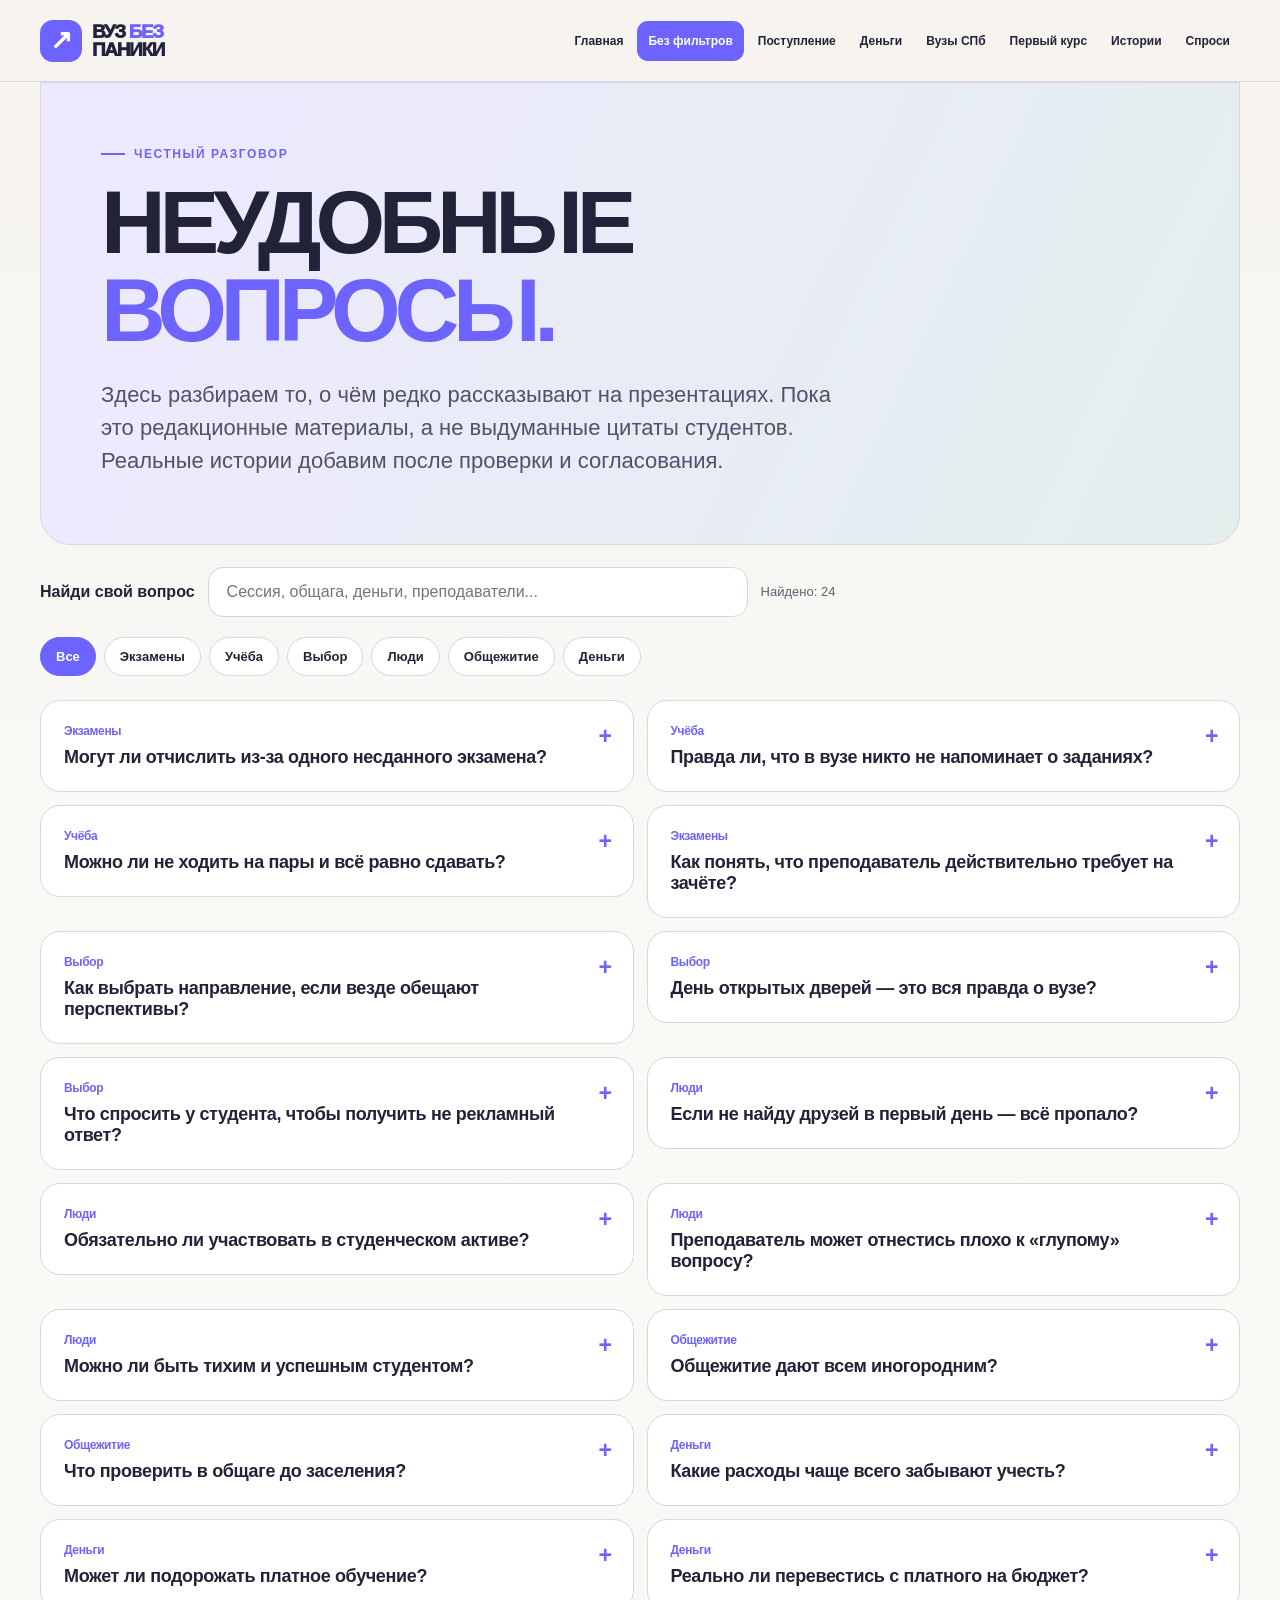
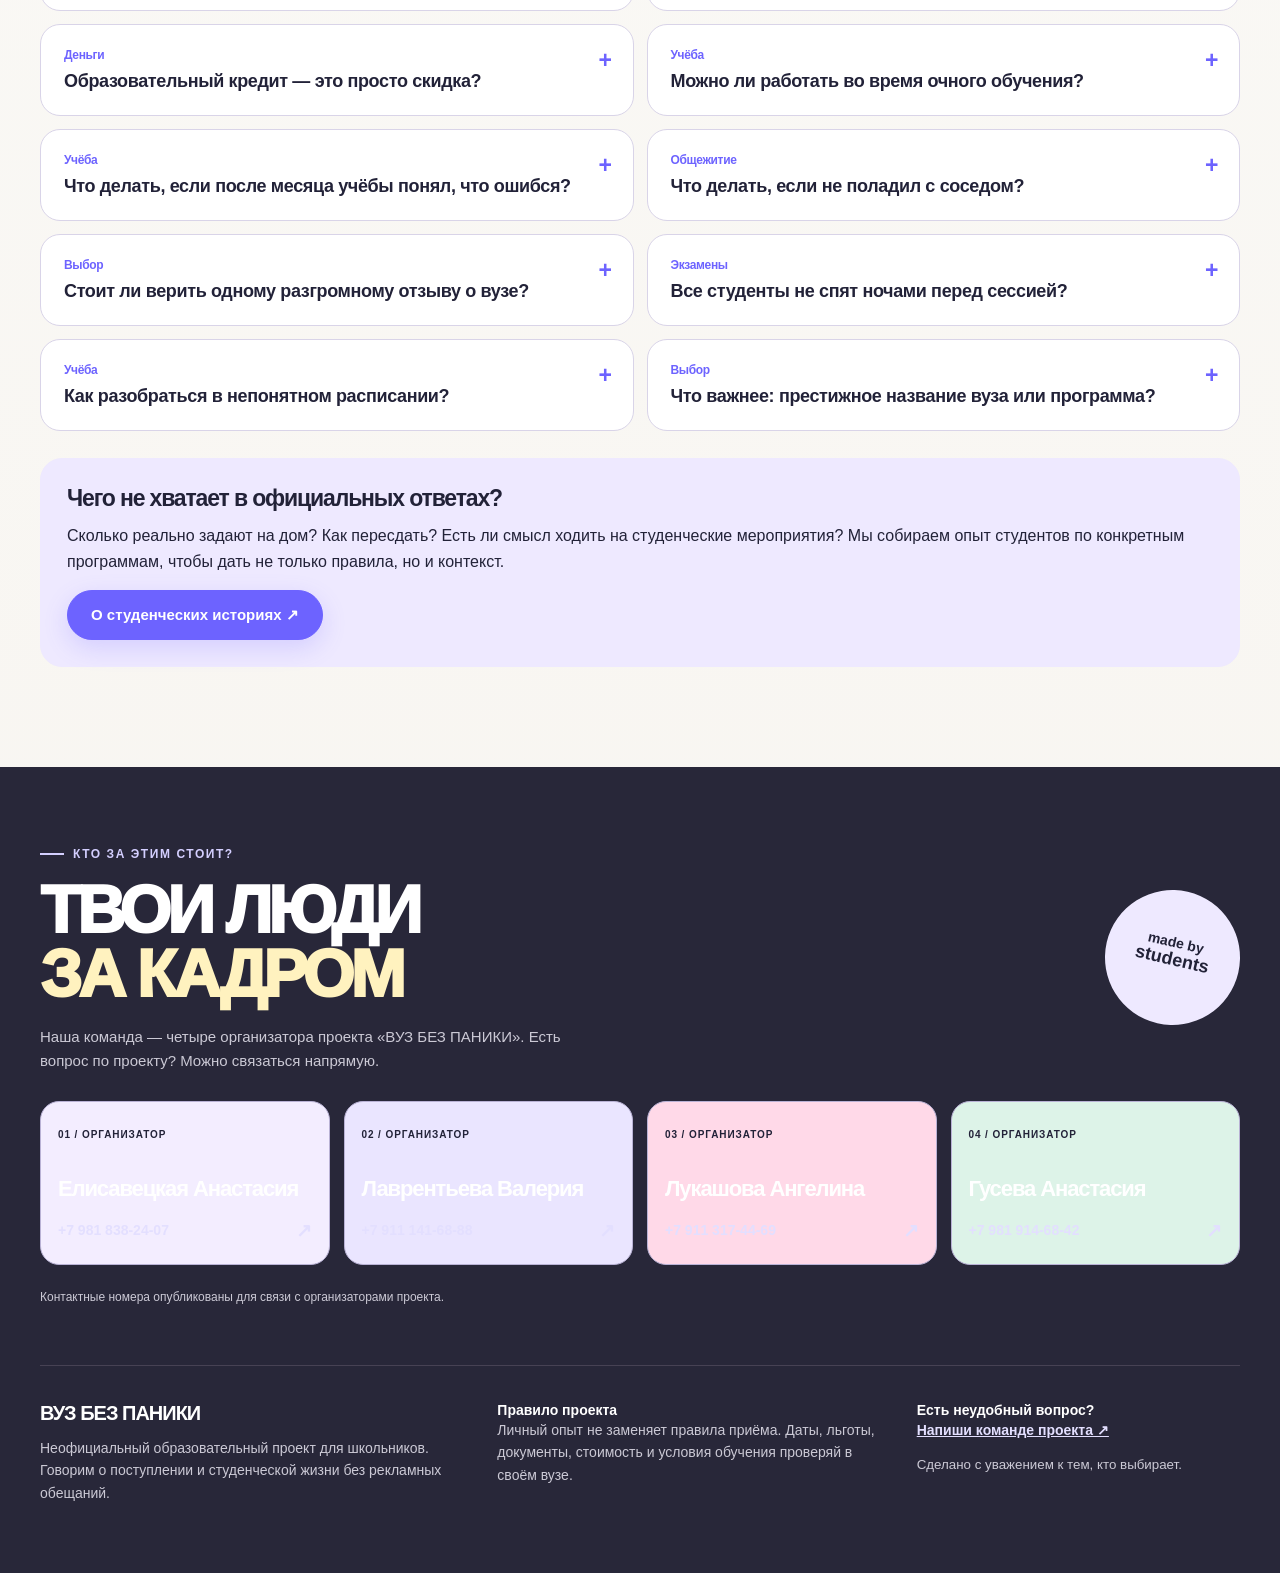
==== commit 8b1b196f: "Refresh asset versions across all site pages and remove decorative star symbols" ====
--- a/docs/bez-filtrov.html
+++ b/docs/bez-filtrov.html
@@ -3,7 +3,7 @@
 <meta name="theme-color" content="#f7f8f5"><meta name="description" content="Ответы на неудобные вопросы о студенческой жизни">
 <title>Без фильтров — ВУЗ БЕЗ ПАНИКИ</title>
 <link rel="icon" href="data:image/svg+xml,%3Csvg xmlns='http://www.w3.org/2000/svg' viewBox='0 0 64 64'%3E%3Crect width='64' height='64' rx='15' fill='%23695be8'/%3E%3Cpath d='m16 22 16 21 16-21' fill='none' stroke='white' stroke-width='7' stroke-linecap='round'/%3E%3C/svg%3E">
-<link rel="stylesheet" href="./style.css?v=4"></head><body data-page="bez-filtrov.html">
+<link rel="stylesheet" href="./style.css?v=6"></head><body data-page="bez-filtrov.html">
 <a class="skip" href="#main">Перейти к содержанию</a>
 <header class="header"><div class="wrap header-row"><a class="brand" href="./index.html" aria-label="ВУЗ БЕЗ ПАНИКИ — главная"><span class="brand-mark">↗</span><span>ВУЗ <em>БЕЗ</em><br>ПАНИКИ</span></a><button class="menu-toggle" type="button" aria-expanded="false" aria-controls="nav">Меню <span aria-hidden="true">☰</span></button><nav class="nav" id="nav" aria-label="Разделы"><a href="./index.html" >Главная</a><a href="./bez-filtrov.html" aria-current="page">Без фильтров</a><a href="./postuplenie.html" >Поступление</a><a href="./dengi.html" >Деньги</a><a href="./vuzy.html" >Вузы СПб</a><a href="./perviy-kurs.html" >Первый курс</a><a href="./istorii.html" >Истории</a><a href="./sprosi.html" >Спроси</a></nav></div></header>
 <main id="main"><section class="wrap page-hero"><span class="eyebrow">Честный разговор</span><h1>НЕУДОБНЫЕ<br><span class='violet'>ВОПРОСЫ.</span></h1><p class="lead">Здесь разбираем то, о чём редко рассказывают на презентациях. Пока это редакционные материалы, а не выдуманные цитаты студентов. Реальные истории добавим после проверки и согласования.</p></section>
@@ -12,7 +12,7 @@
 <div class="faq-grid"><details class="faq reveal" data-category="Экзамены"><summary><span class="topic">Экзамены</span>Могут ли отчислить из-за одного несданного экзамена?</summary><div class="answer"><p>Не стоит считать одну неудачу автоматическим отчислением: в вузах предусмотрены процедуры ликвидации академической задолженности. Но сроки, число попыток и последствия нужно проверять в действующем положении твоего университета. У старшекурсников полезно спросить, как организована пересдача на конкретной программе.</p><p class="editorial">Редакционный разбор · Это не цитата реального студента</p></div></details><details class="faq reveal" data-category="Учёба"><summary><span class="topic">Учёба</span>Правда ли, что в вузе никто не напоминает о заданиях?</summary><div class="answer"><p>Самостоятельности обычно больше, чем в школе. Требования могут быть в системе электронного обучения, рабочих программах и сообщениях преподавателя. Лучше завести собственный календарь дедлайнов.</p><p class="editorial">Редакционный разбор · Это не цитата реального студента</p></div></details><details class="faq reveal" data-category="Учёба"><summary><span class="topic">Учёба</span>Можно ли не ходить на пары и всё равно сдавать?</summary><div class="answer"><p>Это зависит от дисциплины, формы занятий и правил университета. На лабораторных и практических занятиях могут быть обязательные задания и допуски. Не стоит строить план на чужом совете «я никогда не ходил».</p><p class="editorial">Редакционный разбор · Это не цитата реального студента</p></div></details><details class="faq reveal" data-category="Экзамены"><summary><span class="topic">Экзамены</span>Как понять, что преподаватель действительно требует на зачёте?</summary><div class="answer"><p>Начни с программы дисциплины и критериев оценивания. Можно спросить старшекурсников про типичные задания, но их опыт относится к определённому году и преподавателю.</p><p class="editorial">Редакционный разбор · Это не цитата реального студента</p></div></details><details class="faq reveal" data-category="Выбор"><summary><span class="topic">Выбор</span>Как выбрать направление, если везде обещают перспективы?</summary><div class="answer"><p>Сравни учебные планы: чему будешь учиться пять дней в неделю, как проходит практика и какие проекты придётся делать. Попроси студента рассказать о сложных предметах, а не только о любимых.</p><p class="editorial">Редакционный разбор · Это не цитата реального студента</p></div></details><details class="faq reveal" data-category="Выбор"><summary><span class="topic">Выбор</span>День открытых дверей — это вся правда о вузе?</summary><div class="answer"><p>Нет, это официальная презентация, и она полезна лишь как часть картины. Дополнительно смотри реальные адреса корпусов, расписание, учебный план и опыт студентов именно твоей программы.</p><p class="editorial">Редакционный разбор · Это не цитата реального студента</p></div></details><details class="faq reveal" data-category="Выбор"><summary><span class="topic">Выбор</span>Что спросить у студента, чтобы получить не рекламный ответ?</summary><div class="answer"><p>Например: «Какие три вещи удивили на первом курсе?», «Сколько часов в неделю уходит на задания?», «Что не понравилось и что могло бы быть лучше?» Конкретные вопросы дают конкретные ответы.</p><p class="editorial">Редакционный разбор · Это не цитата реального студента</p></div></details><details class="faq reveal" data-category="Люди"><summary><span class="topic">Люди</span>Если не найду друзей в первый день — всё пропало?</summary><div class="answer"><p>Нет. Люди знакомятся через пары, проекты, клубы и случайные разговоры в течение всего семестра. Первая неделя часто неловкая у многих, даже если внешне это незаметно.</p><p class="editorial">Редакционный разбор · Это не цитата реального студента</p></div></details><details class="faq reveal" data-category="Люди"><summary><span class="topic">Люди</span>Обязательно ли участвовать в студенческом активе?</summary><div class="answer"><p>Нет. Это дополнительная возможность попробовать проекты и знакомства. Стоит выбирать активности по интересу и нагрузке, а не из страха упустить «настоящую студенческую жизнь».</p><p class="editorial">Редакционный разбор · Это не цитата реального студента</p></div></details><details class="faq reveal" data-category="Люди"><summary><span class="topic">Люди</span>Преподаватель может отнестись плохо к «глупому» вопросу?</summary><div class="answer"><p>Реакции бывают разными, но уточнять требования к заданию — нормальная часть обучения. Сформулируй конкретно, что уже пробовал и что именно непонятно.</p><p class="editorial">Редакционный разбор · Это не цитата реального студента</p></div></details><details class="faq reveal" data-category="Люди"><summary><span class="topic">Люди</span>Можно ли быть тихим и успешным студентом?</summary><div class="answer"><p>Да. Не обязательно быть самым активным в аудитории. Важно понимать задания, выполнять договорённости и вовремя обращаться за поддержкой, когда это нужно.</p><p class="editorial">Редакционный разбор · Это не цитата реального студента</p></div></details><details class="faq reveal" data-category="Общежитие"><summary><span class="topic">Общежитие</span>Общежитие дают всем иногородним?</summary><div class="answer"><p>Не всегда. Места, очередность, стоимость и условия различаются. Проверь положение о предоставлении общежития, а потом спроси у студентов, как проходит подача заявления и заселение.</p><p class="editorial">Редакционный разбор · Это не цитата реального студента</p></div></details><details class="faq reveal" data-category="Общежитие"><summary><span class="topic">Общежитие</span>Что проверить в общаге до заселения?</summary><div class="answer"><p>Адрес, дорогу до учебного корпуса, условия комнаты, правила гостей, тихие часы, оплату и то, к кому обратиться при проблемах. Даже в одном университете общежития могут отличаться.</p><p class="editorial">Редакционный разбор · Это не цитата реального студента</p></div></details><details class="faq reveal" data-category="Деньги"><summary><span class="topic">Деньги</span>Какие расходы чаще всего забывают учесть?</summary><div class="answer"><p>Дорога между корпусами, еда, материалы, техника, связь, бытовые мелочи, залог при аренде. Лучше составить свой бюджет и отдельно предусмотреть разовые расходы.</p><p class="editorial">Редакционный разбор · Это не цитата реального студента</p></div></details><details class="faq reveal" data-category="Деньги"><summary><span class="topic">Деньги</span>Может ли подорожать платное обучение?</summary><div class="answer"><p>Проверь положения договора о цене, возможной индексации, графике платежей и расторжении. Не опирайся на устное «цена точно не поменяется»: читай собственный договор.</p><p class="editorial">Редакционный разбор · Это не цитата реального студента</p></div></details><details class="faq reveal" data-category="Деньги"><summary><span class="topic">Деньги</span>Реально ли перевестись с платного на бюджет?</summary><div class="answer"><p>В определённых случаях это возможно при наличии свободных мест и соблюдении условий, но не гарантируется. Ищи актуальное положение о переводе своего вуза.</p><p class="editorial">Редакционный разбор · Это не цитата реального студента</p></div></details><details class="faq reveal" data-category="Деньги"><summary><span class="topic">Деньги</span>Образовательный кредит — это просто скидка?</summary><div class="answer"><p>Нет. Это финансовое обязательство перед банком. Сравни действующие условия, ставки, сроки, переплату и порядок погашения прежде, чем принимать решение.</p><p class="editorial">Редакционный разбор · Это не цитата реального студента</p></div></details><details class="faq reveal" data-category="Учёба"><summary><span class="topic">Учёба</span>Можно ли работать во время очного обучения?</summary><div class="answer"><p>Некоторые совмещают, но зависит от количества пар, лабораторных, практики и дороги. Уточни у студентов обычное расписание твоей программы, а не усреднённую нагрузку в университете.</p><p class="editorial">Редакционный разбор · Это не цитата реального студента</p></div></details><details class="faq reveal" data-category="Учёба"><summary><span class="topic">Учёба</span>Что делать, если после месяца учёбы понял, что ошибся?</summary><div class="answer"><p>Сначала разберись, не связана ли тревога с адаптацией. Если дело в программе, узнай официальные варианты перевода, смены направления или нового поступления и их последствия.</p><p class="editorial">Редакционный разбор · Это не цитата реального студента</p></div></details><details class="faq reveal" data-category="Общежитие"><summary><span class="topic">Общежитие</span>Что делать, если не поладил с соседом?</summary><div class="answer"><p>Сначала проверь правила проживания и процедуру решения конфликтов: к кому можно обратиться, возможно ли переселение, какие есть ограничения. Не рассчитывай, что всё решится само.</p><p class="editorial">Редакционный разбор · Это не цитата реального студента</p></div></details><details class="faq reveal" data-category="Выбор"><summary><span class="topic">Выбор</span>Стоит ли верить одному разгромному отзыву о вузе?</summary><div class="answer"><p>Один отзыв отражает один опыт, а не всех студентов и преподавателей. Ищи несколько мнений с указанием программы и года обучения, разделяй факты и эмоции.</p><p class="editorial">Редакционный разбор · Это не цитата реального студента</p></div></details><details class="faq reveal" data-category="Экзамены"><summary><span class="topic">Экзамены</span>Все студенты не спят ночами перед сессией?</summary><div class="answer"><p>Авралы бывают, но это не неизбежный стандарт. Текущая работа, записи, расписание подготовки и уточнение требований помогают снизить риск. У студентов спроси именно про нагрузку и дедлайны на своём курсе.</p><p class="editorial">Редакционный разбор · Это не цитата реального студента</p></div></details><details class="faq reveal" data-category="Учёба"><summary><span class="topic">Учёба</span>Как разобраться в непонятном расписании?</summary><div class="answer"><p>Уточни, где публикуется официальная версия, как обозначаются группы, подгруппы, типы пар и корпуса. Сохрани контакты куратора или учебного офиса на случай изменений.</p><p class="editorial">Редакционный разбор · Это не цитата реального студента</p></div></details><details class="faq reveal" data-category="Выбор"><summary><span class="topic">Выбор</span>Что важнее: престижное название вуза или программа?</summary><div class="answer"><p>Название может иметь значение, но тебе предстоит учиться на конкретной программе. Сравни содержание дисциплин, практики, наставничество, транспорт и условия, а не только общий рейтинг.</p><p class="editorial">Редакционный разбор · Это не цитата реального студента</p></div></details></div><div class="empty" id="empty" hidden>Не нашлось такого вопроса. <a href="./sprosi.html">Задай его нам ↗</a></div>
 <div class="panel lav" style="margin-top:27px"><h3>Чего не хватает в официальных ответах?</h3><p>Сколько реально задают на дом? Как пересдать? Есть ли смысл ходить на студенческие мероприятия? Мы собираем опыт студентов по конкретным программам, чтобы дать не только правила, но и контекст.</p><a class="button" href="./istorii.html">О студенческих историях ↗</a></div></section></main>
 <footer class="footer"><div class="wrap team-wrap" id="organizers">
-<div class="team-top"><div><span class="eyebrow">Кто за этим стоит?</span><h2>ТВОИ ЛЮДИ<br><span>ЗА КАДРОМ ✳</span></h2><p>Наша команда — четыре организатора проекта «ВУЗ БЕЗ ПАНИКИ». Есть вопрос по проекту? Можно связаться напрямую.</p></div>
-<div class="team-bubble" aria-hidden="true">made by<br><b>students</b><span>★ ★ ★</span></div></div>
+<div class="team-top"><div><span class="eyebrow">Кто за этим стоит?</span><h2>ТВОИ ЛЮДИ<br><span>ЗА КАДРОМ </span></h2><p>Наша команда — четыре организатора проекта «ВУЗ БЕЗ ПАНИКИ». Есть вопрос по проекту? Можно связаться напрямую.</p></div>
+<div class="team-bubble" aria-hidden="true">made by<br><b>students</b><span>  </span></div></div>
 <div class="team-grid"><article class="team-person"><span class="team-num">01 / ОРГАНИЗАТОР</span><h3>Елисавецкая Анастасия</h3><a href="tel:+79818382407" aria-label="Позвонить: Елисавецкая Анастасия, +7 981 838-24-07">+7 981 838-24-07 <span aria-hidden="true">↗</span></a></article><article class="team-person"><span class="team-num">02 / ОРГАНИЗАТОР</span><h3>Лаврентьева Валерия</h3><a href="tel:+79111416888" aria-label="Позвонить: Лаврентьева Валерия, +7 911 141-68-88">+7 911 141-68-88 <span aria-hidden="true">↗</span></a></article><article class="team-person"><span class="team-num">03 / ОРГАНИЗАТОР</span><h3>Лукашова Ангелина</h3><a href="tel:+79113174469" aria-label="Позвонить: Лукашова Ангелина, +7 911 317-44-69">+7 911 317-44-69 <span aria-hidden="true">↗</span></a></article><article class="team-person"><span class="team-num">04 / ОРГАНИЗАТОР</span><h3>Гусева Анастасия</h3><a href="tel:+79819146842" aria-label="Позвонить: Гусева Анастасия, +7 981 914-68-42">+7 981 914-68-42 <span aria-hidden="true">↗</span></a></article></div>
-<p class="team-note">Контактные номера опубликованы для связи с организаторами проекта.</p></div><div class="wrap footer-grid"><div><h3>ВУЗ БЕЗ ПАНИКИ <span class="violet">✳</span></h3><p>Неофициальный образовательный проект для школьников. Говорим о поступлении и студенческой жизни без рекламных обещаний.</p></div><div><b>Правило проекта</b><p>Личный опыт не заменяет правила приёма. Даты, льготы, документы, стоимость и условия обучения проверяй в своём вузе.</p></div><div><b>Есть неудобный вопрос?</b><p><a href="./sprosi.html">Напиши команде проекта ↗</a></p><small>Сделано с уважением к тем, кто выбирает.</small></div></div></footer><script defer src="./app.js?v=4"></script></body></html>+<p class="team-note">Контактные номера опубликованы для связи с организаторами проекта.</p></div><div class="wrap footer-grid"><div><h3>ВУЗ БЕЗ ПАНИКИ <span class="violet"></span></h3><p>Неофициальный образовательный проект для школьников. Говорим о поступлении и студенческой жизни без рекламных обещаний.</p></div><div><b>Правило проекта</b><p>Личный опыт не заменяет правила приёма. Даты, льготы, документы, стоимость и условия обучения проверяй в своём вузе.</p></div><div><b>Есть неудобный вопрос?</b><p><a href="./sprosi.html">Напиши команде проекта ↗</a></p><small>Сделано с уважением к тем, кто выбирает.</small></div></div></footer><script defer src="./app.js?v=6"></script></body></html>
--- a/docs/style.css
+++ b/docs/style.css
@@ -112,3 +112,112 @@
 @media(max-width:790px){.page-hero{border-radius:0 0 25px 25px;padding:39px 24px 29px}.page-hero:after{opacity:.4}.page-hero:before{font-size:76px;right:4px;top:4px}.page-hero h1{font-size:clamp(43px,8vw,64px)}.hero:before{right:18%;top:14px}.art{box-shadow:5px 6px 0 var(--neon)}.meme-player-content{grid-template-columns:1fr;min-height:auto;gap:22px}.meme-emoji-field{width:min(100%,210px);margin:auto}.meme-words h3{font-size:clamp(29px,7.5vw,44px)}.team-top{align-items:start}.team-bubble{width:100px;height:100px;font-size:11px}.team-bubble b{font-size:14px}.team-wrap{padding-bottom:37px}.footer-grid{padding-top:30px}}
 @media(max-width:500px){.team-grid{grid-template-columns:1fr}.team-person h3{margin:17px 0 14px}.team-person a{font-size:16px}.team-top{display:block}.team-bubble{display:none}.meme-player-top,.meme-player-bottom{padding:15px}.meme-player-bottom{flex-wrap:wrap}.meme-player-content{padding:20px}.meme-side{min-height:225px}.hero h1{font-size:clamp(44px,10.4vw,59px)}.page-hero h1{font-size:clamp(38px,9.2vw,50px)}}
 @media(prefers-reduced-motion:reduce){.meme-ticker-track,.art-paper,.orbit-sticker,.hero:before,.meme-emoji-field span,.meme-side-asterisk,.team-bubble{animation:none!important}.meme-ticker-track{transform:none!important}.card,.card:nth-child(3n+2),.card:nth-child(3n+3){transform:none}}
+
+
+
+/* Soft editorial redesign: high contrast text, gentle color, no text-obscuring ornaments */
+:root{
+  --bg:#F7F4EF;--white:#FFFFFF;--ink:#222238;--muted:#5F6071;
+  --purple:#6D63FF;--violet:#EEE9FF;--peach:#FFE5D8;--mint:#DDF3E8;
+  --neon:#FFF2BF;--pink:#FFD9E8;--border:#D9D4E8;
+  --radius:22px;
+}
+body{background:linear-gradient(180deg,#F7F4EF 0%,#FAF9F6 35%,#F7F4EF 100%)}
+.header{background:rgba(247,244,239,.95);border-bottom:1px solid var(--border)}
+.brand-mark{background:var(--purple);color:white;border:0;box-shadow:none;transform:none}
+.brand:hover .brand-mark{transform:translateY(-2px) rotate(3deg)}
+.nav a[aria-current=page]{background:var(--purple);color:#fff;box-shadow:none;border:1px solid transparent}
+h1{letter-spacing:-.07em}h2{letter-spacing:-.06em}
+.button{background:var(--purple);color:#fff;border:1px solid var(--purple);box-shadow:0 8px 24px rgba(109,99,255,.2);padding:15px 23px}
+.button:hover{box-shadow:0 13px 30px rgba(109,99,255,.25);transform:translateY(-2px)}
+.button-dark{border:1px solid var(--ink);box-shadow:none}
+.button-light{border:1px solid var(--border);box-shadow:none;padding:14px 22px}
+.button-light:hover{box-shadow:0 9px 25px rgba(34,34,56,.07)}
+.meme-ticker{background:var(--violet);color:var(--purple);border:0;border-bottom:1px solid var(--border);height:35px;letter-spacing:.12em;font-weight:800}
+.meme-ticker-track{animation-duration:65s}
+.hero:before,.feature:before,.page-hero:before,.page-hero:after{content:none!important;display:none!important}
+.hero .violet{text-decoration:none;color:var(--purple)}
+.art{background:linear-gradient(145deg,#DCD6FF,#BEB5FF);border:1px solid #d4cdf7;box-shadow:0 18px 40px #6d63ff20}
+.art-paper{border:1px solid #e6e2ef;box-shadow:0 18px 35px #34305d22;animation:none}
+.sticker{background:#FFF2BF;border:1px solid #ead6a5;box-shadow:0 8px 18px #22223819}
+.orbit-star,.orbit-arrow{display:none!important}
+.orbit-note{background:var(--pink);border:1px solid #f2b9d2;box-shadow:0 8px 18px #22223815;animation:none}
+.anti-panic-text{background:var(--violet);border:1px solid var(--border);box-shadow:none}
+.card,.card:nth-child(3n+2),.card:nth-child(3n+3){transform:none;border:1px solid var(--border);box-shadow:0 12px 32px rgba(34,34,56,.05)}
+.card:hover,.card:nth-child(3n+2):hover,.card:nth-child(3n+3):hover{transform:translateY(-5px);box-shadow:0 18px 36px rgba(34,34,56,.09)}
+.card .arr{background:white;color:var(--purple);border:1px solid var(--border)}
+.feature{background:#25263B;border:0;box-shadow:none}
+.page-hero{background:linear-gradient(115deg,#EEE9FF,#E3EEED);border:1px solid var(--border);box-shadow:none;color:var(--ink);border-radius:0 0 30px 30px}
+.page-hero h1{color:var(--ink)}.page-hero .violet,.page-hero .eyebrow{color:var(--purple)}
+.page-hero .lead{color:#515169}
+.panel.mint,.panel.peach,.panel.lav{border:1px solid var(--border)}
+.panel{box-shadow:none}
+.faq[open]{box-shadow:0 8px 25px #6d63ff0d}
+.filter{border:1px solid var(--border);box-shadow:none}
+.filter[aria-pressed=true]{background:var(--purple);color:#fff;border-color:var(--purple);box-shadow:none}
+.filter:hover{box-shadow:0 5px 15px #6d63ff12}
+.team-person{border:1px solid #b9b2d5;box-shadow:none;background:#F3EDFF}
+.team-person:nth-child(2){background:#EAE5FF}
+.team-person:nth-child(3){background:#FFD9E8}
+.team-person:nth-child(4){background:#DDF3E8}
+.team-person:hover{transform:translateY(-3px)}
+.team-bubble{background:#EEE9FF;box-shadow:none;animation:none}
+.footer{background:#282739;color:#fff}
+.footer .eyebrow,.footer .violet{color:#D4CFFF}
+.footer a{color:#E3DFFF}
+.footer p,.footer small{color:#CBC9D5}
+.team-note{color:#CBC9D5!important}
+
+/* Clean, readable replacements for the old meme panel */
+.realtalk-layout{display:grid;grid-template-columns:minmax(0,1.6fr) minmax(290px,.8fr);gap:18px;align-items:stretch}
+.realtalk-grid{display:grid;grid-template-columns:repeat(2,minmax(0,1fr));gap:14px}
+.realtalk-card{position:relative;display:flex;flex-direction:column;min-width:0;min-height:245px;overflow:hidden;padding:24px 24px 55px;border-radius:22px;border:1px solid var(--border);background:white;text-decoration:none;transition:transform .2s,box-shadow .2s}
+.realtalk-card:nth-child(2){background:var(--mint)}
+.realtalk-card:nth-child(3){background:var(--violet)}
+.realtalk-card:nth-child(4){background:#FFF2BF}
+.realtalk-card:hover{transform:translateY(-4px);box-shadow:0 14px 28px rgba(34,34,56,.07)}
+.realtalk-index{font-size:11px;letter-spacing:.12em;font-weight:850;color:var(--purple)}
+.realtalk-card h3{font-size:clamp(20px,2vw,26px);line-height:1.16;letter-spacing:-.04em;margin:24px 0 10px;max-width:330px}
+.realtalk-card p{font-size:14px;color:#535469;line-height:1.5;margin:0;max-width:330px}
+.realtalk-arrow{position:absolute;right:24px;bottom:20px;color:var(--purple);font-size:24px}
+.realtalk-side{display:flex;flex-direction:column;justify-content:space-between;position:relative;overflow:hidden;min-width:0;min-height:500px;padding:30px;border-radius:24px;background:var(--pink);border:1px solid #F0CBD9}
+.realtalk-side-label{font-size:12px;font-weight:850;letter-spacing:.12em;color:#67425E}
+.realtalk-side-body{position:relative;z-index:1;max-width:400px}
+.realtalk-sticker{display:inline-flex;background:white;border-radius:100px;padding:8px 13px;font-size:12px;font-weight:750;color:var(--purple);margin-bottom:28px}
+.realtalk-side h3{font-size:clamp(29px,2.7vw,42px);line-height:1.07;letter-spacing:-.055em;margin:0 0 20px;overflow-wrap:break-word}
+.realtalk-side p{font-size:15px;line-height:1.6;margin:0 0 26px;color:#514254}
+.realtalk-side .button-dark{display:inline-flex;font-size:13px;line-height:1.4;max-width:100%;white-space:normal;text-align:center;padding:13px 17px;border-radius:100px;background:var(--ink);color:#fff;text-decoration:none}
+@media(max-width:900px){.realtalk-layout{grid-template-columns:1fr}.realtalk-side{min-height:310px;gap:45px}}
+@media(max-width:600px){.realtalk-grid{grid-template-columns:1fr}.realtalk-card{min-height:210px;padding:22px 22px 50px}.realtalk-side{padding:25px;min-height:340px}.realtalk-side h3{font-size:clamp(30px,8vw,42px)}.realtalk-side-body{max-width:100%}.realtalk-sticker{margin-bottom:17px}}
+@media(prefers-reduced-motion:reduce){.realtalk-card,.realtalk-side{transition:none!important}}
+
+/* Searchable university directory: compact, accessible, soft visual language */
+.catalog-intro{margin-bottom:30px;border:1px solid var(--border);padding:30px 34px}
+.catalog-intro .eyebrow{margin-bottom:13px}.catalog-intro h2{font-size:clamp(27px,3vw,41px);line-height:1.12;margin:0 0 14px}
+.catalog-intro p{font-size:15px;max-width:950px;line-height:1.65;color:#59556B;margin:0}
+.catalog-intro a{color:var(--purple);font-weight:800}
+.catalog-control{margin-top:28px;display:flex;flex-wrap:wrap;align-items:center;gap:15px}
+.catalog-control label{font-size:14px}.catalog-control .search{min-width:250px;flex:1;max-width:580px}
+.catalog-filters{gap:9px;margin-bottom:16px}.catalog-note{font-size:13px;color:var(--muted);line-height:1.6;margin:0 0 22px}
+.uni-catalog-grid{align-items:stretch;gap:15px}
+.uni-catalog{min-width:0;display:flex;flex-direction:column;border:1px solid var(--border);border-radius:22px;box-shadow:0 9px 24px rgba(34,34,56,.045);padding:26px;background:#fff}
+.uni-catalog h3{font-size:clamp(19px,1.7vw,24px);line-height:1.24;margin:20px 0 9px;letter-spacing:-.04em;overflow-wrap:anywhere}
+.uni-top{display:flex;gap:10px;align-items:center;justify-content:space-between}
+.uni-num{font-size:13px;font-weight:850;color:var(--purple)}
+.uni-type{background:#F3EFF9;color:#645B7B;border-radius:100px;padding:7px 11px;font-size:11px;font-weight:750;text-align:right}
+.uni-summary{color:#626070;font-size:14px;margin:0 0 20px;line-height:1.5}
+.uni-questions{background:#F8F6FC;border-radius:13px;margin-top:auto;padding:0 15px}
+.uni-questions summary{list-style:none;cursor:pointer;font-size:14px;font-weight:770;padding:14px 20px 14px 0;position:relative}
+.uni-questions summary::-webkit-details-marker{display:none}
+.uni-questions summary:after{content:"+";position:absolute;right:0;top:12px;color:var(--purple);font-size:19px;font-weight:600}
+.uni-questions[open] summary:after{content:"−"}
+.uni-questions ul{margin:0;padding:0 0 17px 18px;color:#575466;font-size:14px;line-height:1.6}
+.uni-questions li{margin:4px 0}
+.uni-catalog .uni-bottom{margin-top:18px;font-size:13px;gap:14px}
+.uni-catalog .uni-bottom a{line-height:1.4;font-weight:790;color:var(--purple);font-size:13px}
+.catalog-nearby{margin:28px 0 18px;background:#FFF4E7}
+.catalog-nearby h3{margin:14px 0 10px}
+.catalog-nearby p{font-size:15px;color:#545063}
+.catalog-nearby a{font-weight:800;color:var(--purple)}
+@media(max-width:790px){.catalog-intro{padding:24px}.catalog-control{display:grid;grid-template-columns:1fr;align-items:stretch}.catalog-control .search{min-width:0;max-width:none;width:100%}.uni-catalog{padding:22px}.uni-catalog-grid{grid-template-columns:1fr}}
+@media(max-width:500px){.catalog-filters{gap:7px}.catalog-filters .filter{font-size:12px;padding:10px 12px}.uni-catalog h3{font-size:21px}}
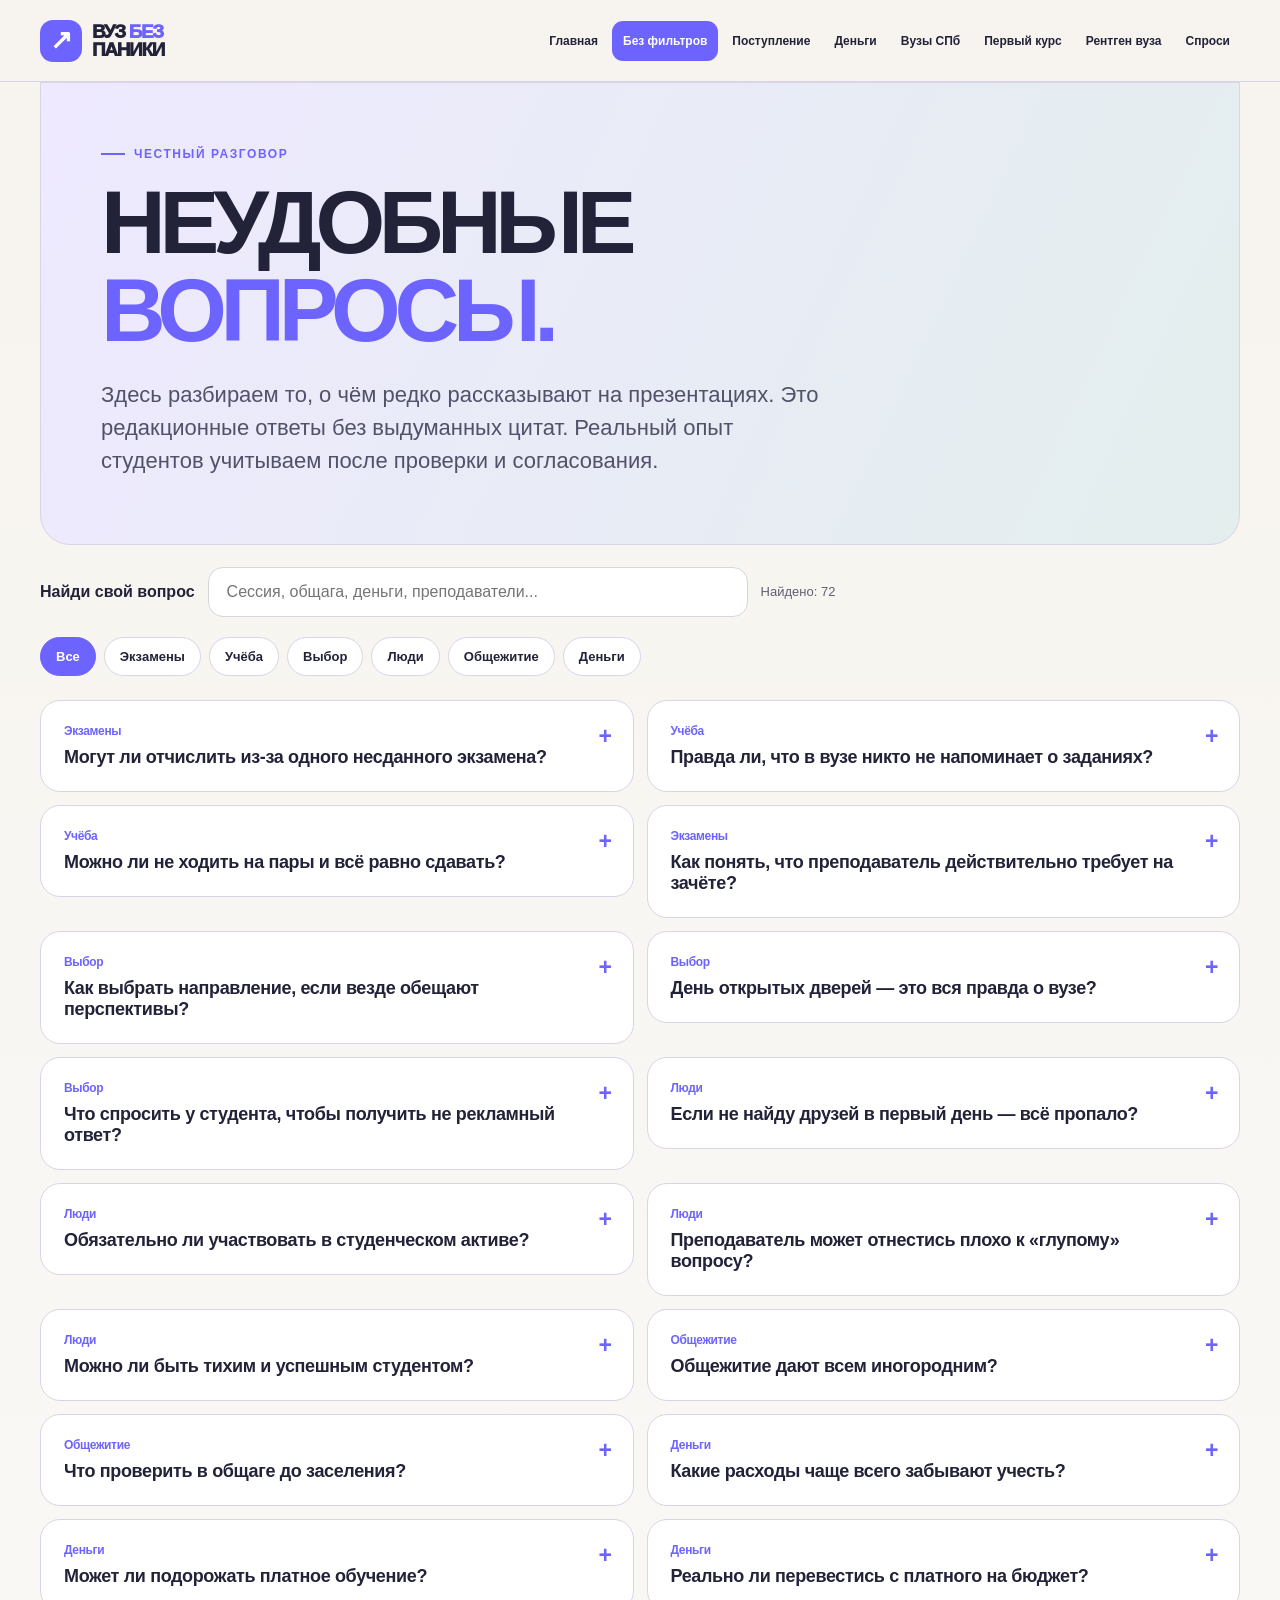
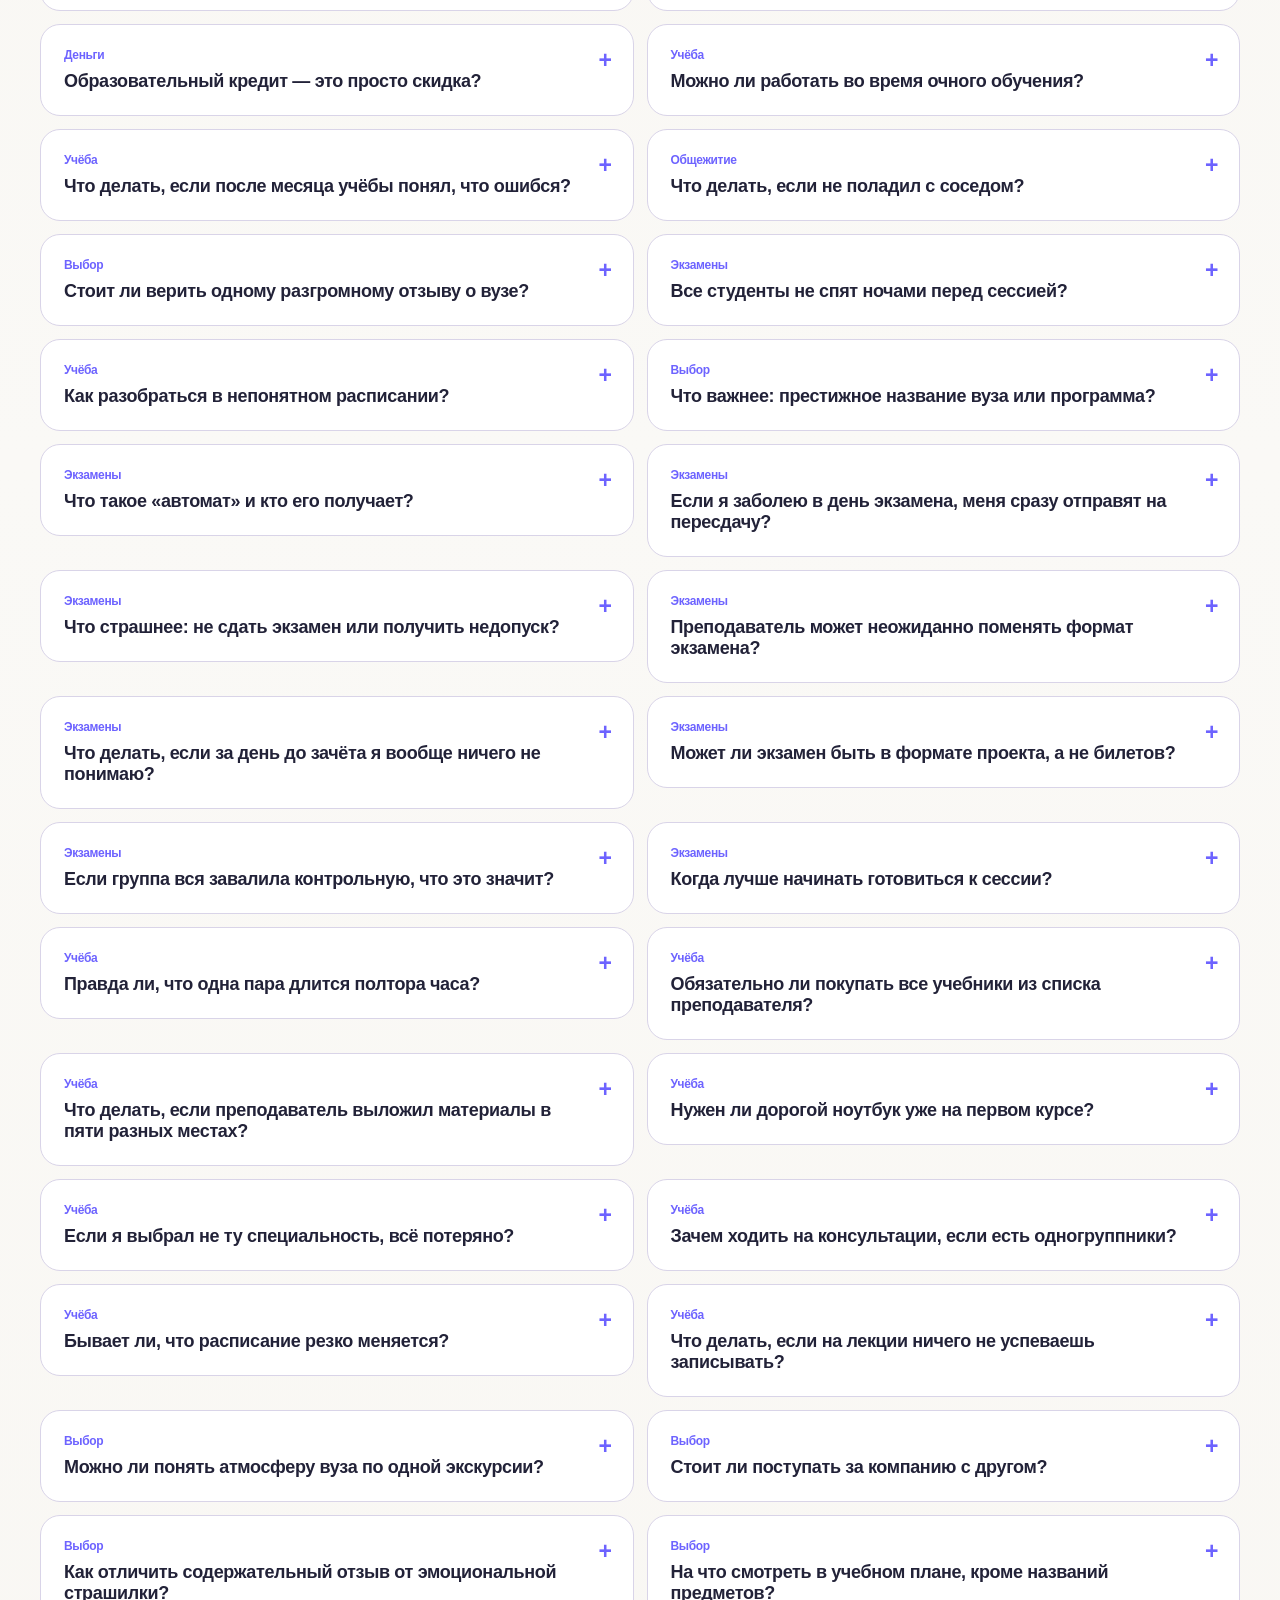
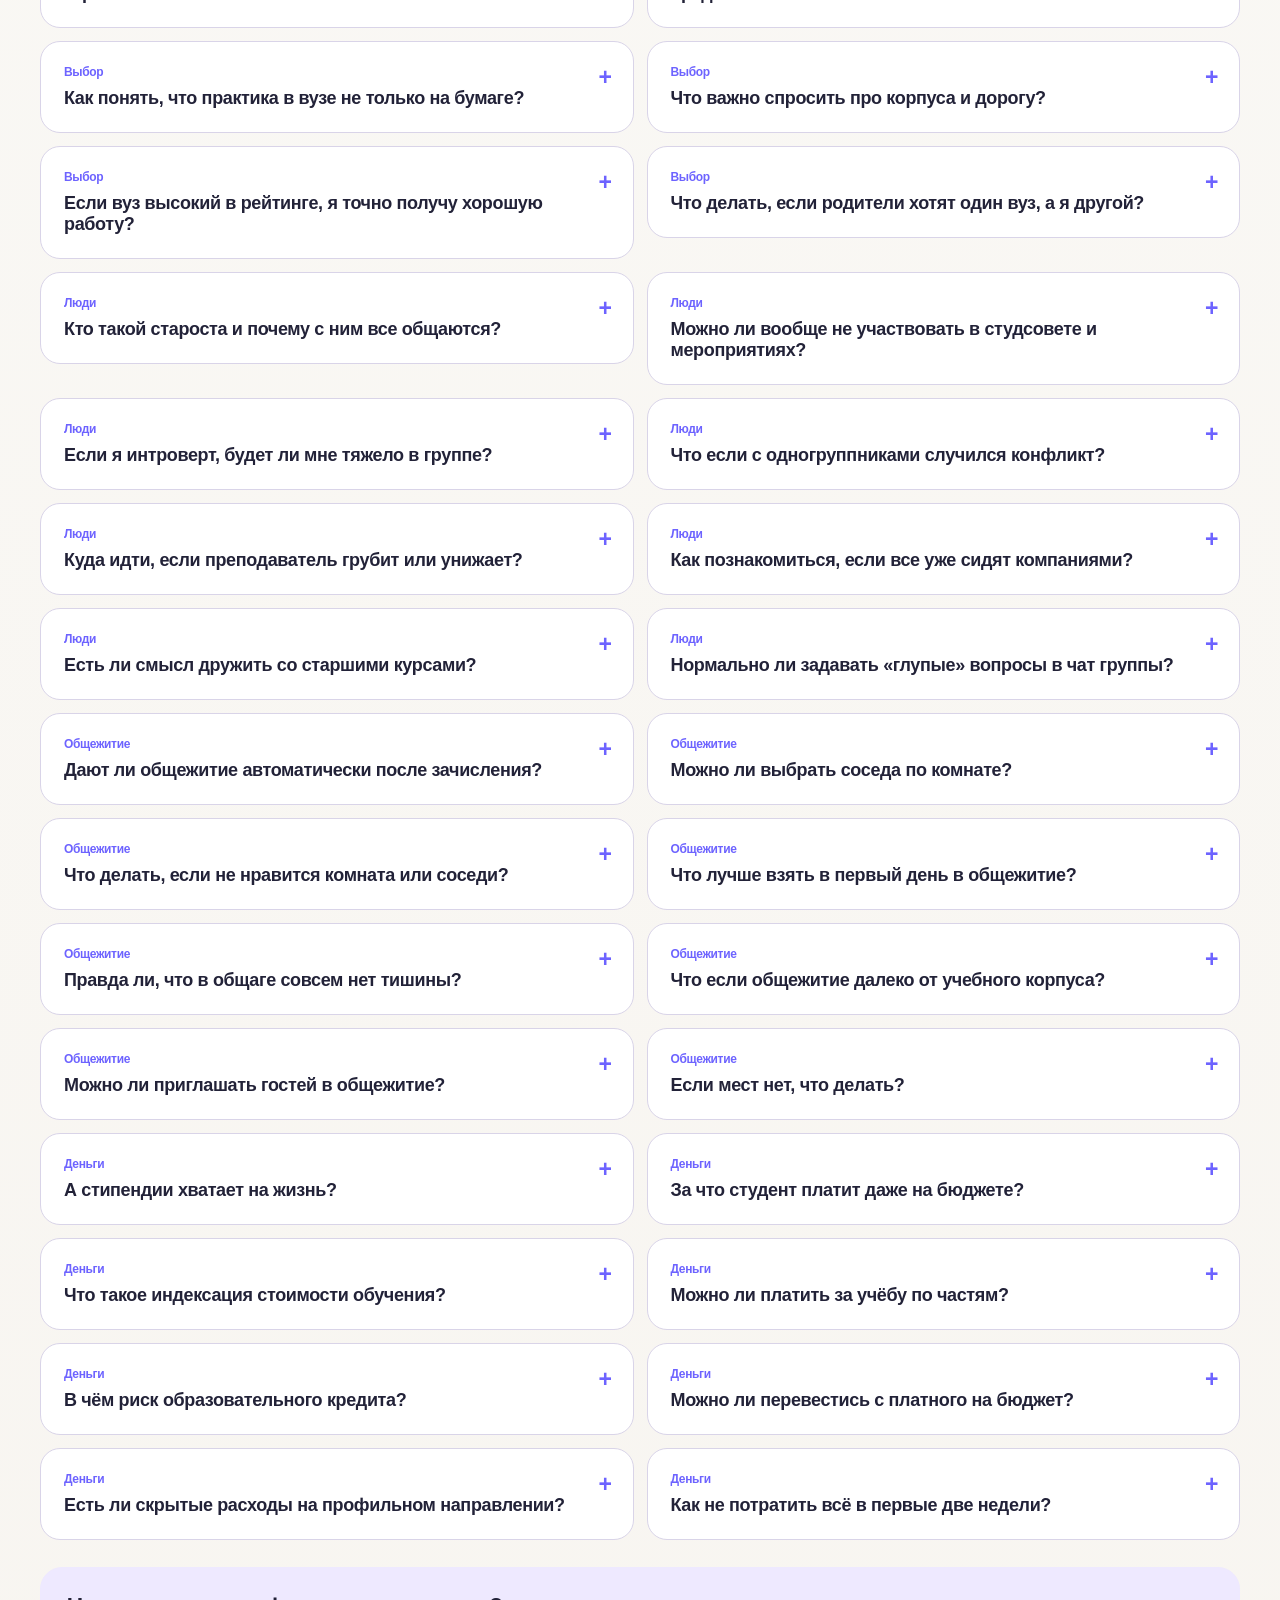
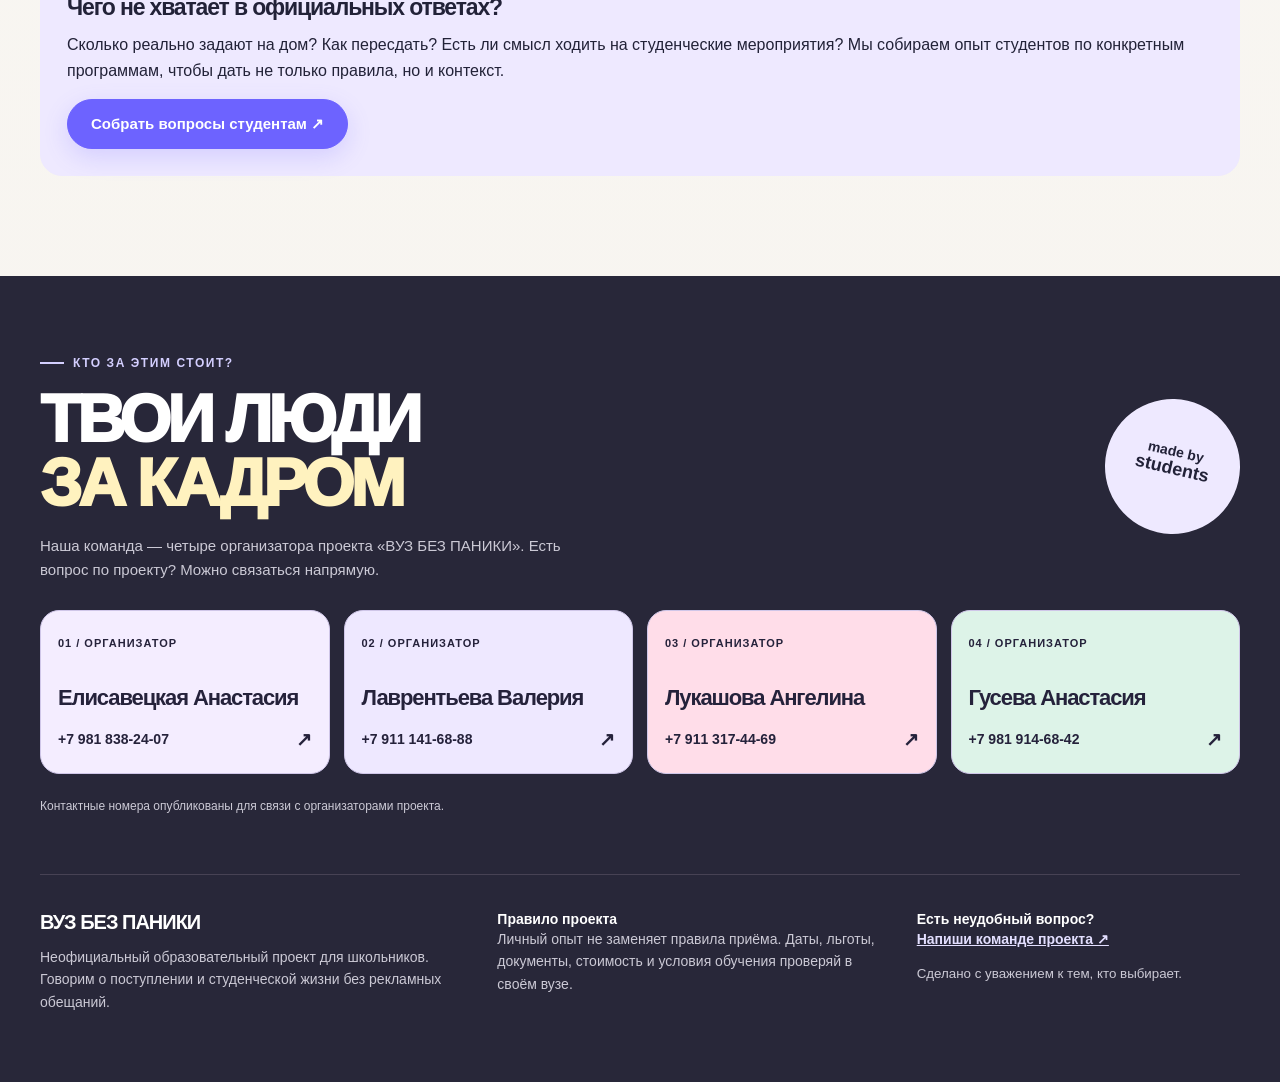
==== commit 1b356227: "Improve organizer legibility; add 48 answers, contemporary memes and interactive university X-ray" ====
--- a/docs/bez-filtrov.html
+++ b/docs/bez-filtrov.html
@@ -3,16 +3,16 @@
 <meta name="theme-color" content="#f7f8f5"><meta name="description" content="Ответы на неудобные вопросы о студенческой жизни">
 <title>Без фильтров — ВУЗ БЕЗ ПАНИКИ</title>
 <link rel="icon" href="data:image/svg+xml,%3Csvg xmlns='http://www.w3.org/2000/svg' viewBox='0 0 64 64'%3E%3Crect width='64' height='64' rx='15' fill='%23695be8'/%3E%3Cpath d='m16 22 16 21 16-21' fill='none' stroke='white' stroke-width='7' stroke-linecap='round'/%3E%3C/svg%3E">
-<link rel="stylesheet" href="./style.css?v=6"></head><body data-page="bez-filtrov.html">
+<link rel="stylesheet" href="./style.css?v=11"></head><body data-page="bez-filtrov.html">
 <a class="skip" href="#main">Перейти к содержанию</a>
-<header class="header"><div class="wrap header-row"><a class="brand" href="./index.html" aria-label="ВУЗ БЕЗ ПАНИКИ — главная"><span class="brand-mark">↗</span><span>ВУЗ <em>БЕЗ</em><br>ПАНИКИ</span></a><button class="menu-toggle" type="button" aria-expanded="false" aria-controls="nav">Меню <span aria-hidden="true">☰</span></button><nav class="nav" id="nav" aria-label="Разделы"><a href="./index.html" >Главная</a><a href="./bez-filtrov.html" aria-current="page">Без фильтров</a><a href="./postuplenie.html" >Поступление</a><a href="./dengi.html" >Деньги</a><a href="./vuzy.html" >Вузы СПб</a><a href="./perviy-kurs.html" >Первый курс</a><a href="./istorii.html" >Истории</a><a href="./sprosi.html" >Спроси</a></nav></div></header>
-<main id="main"><section class="wrap page-hero"><span class="eyebrow">Честный разговор</span><h1>НЕУДОБНЫЕ<br><span class='violet'>ВОПРОСЫ.</span></h1><p class="lead">Здесь разбираем то, о чём редко рассказывают на презентациях. Пока это редакционные материалы, а не выдуманные цитаты студентов. Реальные истории добавим после проверки и согласования.</p></section>
+<header class="header"><div class="wrap header-row"><a class="brand" href="./index.html" aria-label="ВУЗ БЕЗ ПАНИКИ — главная"><span class="brand-mark">↗</span><span>ВУЗ <em>БЕЗ</em><br>ПАНИКИ</span></a><button class="menu-toggle" type="button" aria-expanded="false" aria-controls="nav">Меню <span aria-hidden="true">☰</span></button><nav class="nav" id="nav" aria-label="Разделы"><a href="./index.html" >Главная</a><a href="./bez-filtrov.html" aria-current="page">Без фильтров</a><a href="./postuplenie.html" >Поступление</a><a href="./dengi.html" >Деньги</a><a href="./vuzy.html" >Вузы СПб</a><a href="./perviy-kurs.html" >Первый курс</a><a href="./rentgen.html">Рентген вуза</a><a href="./sprosi.html" >Спроси</a></nav></div></header>
+<main id="main"><section class="wrap page-hero"><span class="eyebrow">Честный разговор</span><h1>НЕУДОБНЫЕ<br><span class='violet'>ВОПРОСЫ.</span></h1><p class="lead">Здесь разбираем то, о чём редко рассказывают на презентациях. Это редакционные ответы без выдуманных цитат. Реальный опыт студентов учитываем после проверки и согласования.</p></section>
 <section class="wrap content"><div class="control"><label for="search" style="font-weight:800">Найди свой вопрос</label><input class="search" id="search" type="search" autocomplete="off" placeholder="Сессия, общага, деньги, преподаватели..."><span id="count" class="muted small" aria-live="polite"></span></div>
 <div class="filters" aria-label="Фильтр ответов"><button class="filter" data-qa-filter="all" aria-pressed="true" type="button">Все</button><button class="filter" data-qa-filter="Экзамены" aria-pressed="false" type="button">Экзамены</button><button class="filter" data-qa-filter="Учёба" aria-pressed="false" type="button">Учёба</button><button class="filter" data-qa-filter="Выбор" aria-pressed="false" type="button">Выбор</button><button class="filter" data-qa-filter="Люди" aria-pressed="false" type="button">Люди</button><button class="filter" data-qa-filter="Общежитие" aria-pressed="false" type="button">Общежитие</button><button class="filter" data-qa-filter="Деньги" aria-pressed="false" type="button">Деньги</button></div>
-<div class="faq-grid"><details class="faq reveal" data-category="Экзамены"><summary><span class="topic">Экзамены</span>Могут ли отчислить из-за одного несданного экзамена?</summary><div class="answer"><p>Не стоит считать одну неудачу автоматическим отчислением: в вузах предусмотрены процедуры ликвидации академической задолженности. Но сроки, число попыток и последствия нужно проверять в действующем положении твоего университета. У старшекурсников полезно спросить, как организована пересдача на конкретной программе.</p><p class="editorial">Редакционный разбор · Это не цитата реального студента</p></div></details><details class="faq reveal" data-category="Учёба"><summary><span class="topic">Учёба</span>Правда ли, что в вузе никто не напоминает о заданиях?</summary><div class="answer"><p>Самостоятельности обычно больше, чем в школе. Требования могут быть в системе электронного обучения, рабочих программах и сообщениях преподавателя. Лучше завести собственный календарь дедлайнов.</p><p class="editorial">Редакционный разбор · Это не цитата реального студента</p></div></details><details class="faq reveal" data-category="Учёба"><summary><span class="topic">Учёба</span>Можно ли не ходить на пары и всё равно сдавать?</summary><div class="answer"><p>Это зависит от дисциплины, формы занятий и правил университета. На лабораторных и практических занятиях могут быть обязательные задания и допуски. Не стоит строить план на чужом совете «я никогда не ходил».</p><p class="editorial">Редакционный разбор · Это не цитата реального студента</p></div></details><details class="faq reveal" data-category="Экзамены"><summary><span class="topic">Экзамены</span>Как понять, что преподаватель действительно требует на зачёте?</summary><div class="answer"><p>Начни с программы дисциплины и критериев оценивания. Можно спросить старшекурсников про типичные задания, но их опыт относится к определённому году и преподавателю.</p><p class="editorial">Редакционный разбор · Это не цитата реального студента</p></div></details><details class="faq reveal" data-category="Выбор"><summary><span class="topic">Выбор</span>Как выбрать направление, если везде обещают перспективы?</summary><div class="answer"><p>Сравни учебные планы: чему будешь учиться пять дней в неделю, как проходит практика и какие проекты придётся делать. Попроси студента рассказать о сложных предметах, а не только о любимых.</p><p class="editorial">Редакционный разбор · Это не цитата реального студента</p></div></details><details class="faq reveal" data-category="Выбор"><summary><span class="topic">Выбор</span>День открытых дверей — это вся правда о вузе?</summary><div class="answer"><p>Нет, это официальная презентация, и она полезна лишь как часть картины. Дополнительно смотри реальные адреса корпусов, расписание, учебный план и опыт студентов именно твоей программы.</p><p class="editorial">Редакционный разбор · Это не цитата реального студента</p></div></details><details class="faq reveal" data-category="Выбор"><summary><span class="topic">Выбор</span>Что спросить у студента, чтобы получить не рекламный ответ?</summary><div class="answer"><p>Например: «Какие три вещи удивили на первом курсе?», «Сколько часов в неделю уходит на задания?», «Что не понравилось и что могло бы быть лучше?» Конкретные вопросы дают конкретные ответы.</p><p class="editorial">Редакционный разбор · Это не цитата реального студента</p></div></details><details class="faq reveal" data-category="Люди"><summary><span class="topic">Люди</span>Если не найду друзей в первый день — всё пропало?</summary><div class="answer"><p>Нет. Люди знакомятся через пары, проекты, клубы и случайные разговоры в течение всего семестра. Первая неделя часто неловкая у многих, даже если внешне это незаметно.</p><p class="editorial">Редакционный разбор · Это не цитата реального студента</p></div></details><details class="faq reveal" data-category="Люди"><summary><span class="topic">Люди</span>Обязательно ли участвовать в студенческом активе?</summary><div class="answer"><p>Нет. Это дополнительная возможность попробовать проекты и знакомства. Стоит выбирать активности по интересу и нагрузке, а не из страха упустить «настоящую студенческую жизнь».</p><p class="editorial">Редакционный разбор · Это не цитата реального студента</p></div></details><details class="faq reveal" data-category="Люди"><summary><span class="topic">Люди</span>Преподаватель может отнестись плохо к «глупому» вопросу?</summary><div class="answer"><p>Реакции бывают разными, но уточнять требования к заданию — нормальная часть обучения. Сформулируй конкретно, что уже пробовал и что именно непонятно.</p><p class="editorial">Редакционный разбор · Это не цитата реального студента</p></div></details><details class="faq reveal" data-category="Люди"><summary><span class="topic">Люди</span>Можно ли быть тихим и успешным студентом?</summary><div class="answer"><p>Да. Не обязательно быть самым активным в аудитории. Важно понимать задания, выполнять договорённости и вовремя обращаться за поддержкой, когда это нужно.</p><p class="editorial">Редакционный разбор · Это не цитата реального студента</p></div></details><details class="faq reveal" data-category="Общежитие"><summary><span class="topic">Общежитие</span>Общежитие дают всем иногородним?</summary><div class="answer"><p>Не всегда. Места, очередность, стоимость и условия различаются. Проверь положение о предоставлении общежития, а потом спроси у студентов, как проходит подача заявления и заселение.</p><p class="editorial">Редакционный разбор · Это не цитата реального студента</p></div></details><details class="faq reveal" data-category="Общежитие"><summary><span class="topic">Общежитие</span>Что проверить в общаге до заселения?</summary><div class="answer"><p>Адрес, дорогу до учебного корпуса, условия комнаты, правила гостей, тихие часы, оплату и то, к кому обратиться при проблемах. Даже в одном университете общежития могут отличаться.</p><p class="editorial">Редакционный разбор · Это не цитата реального студента</p></div></details><details class="faq reveal" data-category="Деньги"><summary><span class="topic">Деньги</span>Какие расходы чаще всего забывают учесть?</summary><div class="answer"><p>Дорога между корпусами, еда, материалы, техника, связь, бытовые мелочи, залог при аренде. Лучше составить свой бюджет и отдельно предусмотреть разовые расходы.</p><p class="editorial">Редакционный разбор · Это не цитата реального студента</p></div></details><details class="faq reveal" data-category="Деньги"><summary><span class="topic">Деньги</span>Может ли подорожать платное обучение?</summary><div class="answer"><p>Проверь положения договора о цене, возможной индексации, графике платежей и расторжении. Не опирайся на устное «цена точно не поменяется»: читай собственный договор.</p><p class="editorial">Редакционный разбор · Это не цитата реального студента</p></div></details><details class="faq reveal" data-category="Деньги"><summary><span class="topic">Деньги</span>Реально ли перевестись с платного на бюджет?</summary><div class="answer"><p>В определённых случаях это возможно при наличии свободных мест и соблюдении условий, но не гарантируется. Ищи актуальное положение о переводе своего вуза.</p><p class="editorial">Редакционный разбор · Это не цитата реального студента</p></div></details><details class="faq reveal" data-category="Деньги"><summary><span class="topic">Деньги</span>Образовательный кредит — это просто скидка?</summary><div class="answer"><p>Нет. Это финансовое обязательство перед банком. Сравни действующие условия, ставки, сроки, переплату и порядок погашения прежде, чем принимать решение.</p><p class="editorial">Редакционный разбор · Это не цитата реального студента</p></div></details><details class="faq reveal" data-category="Учёба"><summary><span class="topic">Учёба</span>Можно ли работать во время очного обучения?</summary><div class="answer"><p>Некоторые совмещают, но зависит от количества пар, лабораторных, практики и дороги. Уточни у студентов обычное расписание твоей программы, а не усреднённую нагрузку в университете.</p><p class="editorial">Редакционный разбор · Это не цитата реального студента</p></div></details><details class="faq reveal" data-category="Учёба"><summary><span class="topic">Учёба</span>Что делать, если после месяца учёбы понял, что ошибся?</summary><div class="answer"><p>Сначала разберись, не связана ли тревога с адаптацией. Если дело в программе, узнай официальные варианты перевода, смены направления или нового поступления и их последствия.</p><p class="editorial">Редакционный разбор · Это не цитата реального студента</p></div></details><details class="faq reveal" data-category="Общежитие"><summary><span class="topic">Общежитие</span>Что делать, если не поладил с соседом?</summary><div class="answer"><p>Сначала проверь правила проживания и процедуру решения конфликтов: к кому можно обратиться, возможно ли переселение, какие есть ограничения. Не рассчитывай, что всё решится само.</p><p class="editorial">Редакционный разбор · Это не цитата реального студента</p></div></details><details class="faq reveal" data-category="Выбор"><summary><span class="topic">Выбор</span>Стоит ли верить одному разгромному отзыву о вузе?</summary><div class="answer"><p>Один отзыв отражает один опыт, а не всех студентов и преподавателей. Ищи несколько мнений с указанием программы и года обучения, разделяй факты и эмоции.</p><p class="editorial">Редакционный разбор · Это не цитата реального студента</p></div></details><details class="faq reveal" data-category="Экзамены"><summary><span class="topic">Экзамены</span>Все студенты не спят ночами перед сессией?</summary><div class="answer"><p>Авралы бывают, но это не неизбежный стандарт. Текущая работа, записи, расписание подготовки и уточнение требований помогают снизить риск. У студентов спроси именно про нагрузку и дедлайны на своём курсе.</p><p class="editorial">Редакционный разбор · Это не цитата реального студента</p></div></details><details class="faq reveal" data-category="Учёба"><summary><span class="topic">Учёба</span>Как разобраться в непонятном расписании?</summary><div class="answer"><p>Уточни, где публикуется официальная версия, как обозначаются группы, подгруппы, типы пар и корпуса. Сохрани контакты куратора или учебного офиса на случай изменений.</p><p class="editorial">Редакционный разбор · Это не цитата реального студента</p></div></details><details class="faq reveal" data-category="Выбор"><summary><span class="topic">Выбор</span>Что важнее: престижное название вуза или программа?</summary><div class="answer"><p>Название может иметь значение, но тебе предстоит учиться на конкретной программе. Сравни содержание дисциплин, практики, наставничество, транспорт и условия, а не только общий рейтинг.</p><p class="editorial">Редакционный разбор · Это не цитата реального студента</p></div></details></div><div class="empty" id="empty" hidden>Не нашлось такого вопроса. <a href="./sprosi.html">Задай его нам ↗</a></div>
-<div class="panel lav" style="margin-top:27px"><h3>Чего не хватает в официальных ответах?</h3><p>Сколько реально задают на дом? Как пересдать? Есть ли смысл ходить на студенческие мероприятия? Мы собираем опыт студентов по конкретным программам, чтобы дать не только правила, но и контекст.</p><a class="button" href="./istorii.html">О студенческих историях ↗</a></div></section></main>
+<div class="faq-grid"><details class="faq reveal" data-category="Экзамены"><summary><span class="topic">Экзамены</span>Могут ли отчислить из-за одного несданного экзамена?</summary><div class="answer"><p>Не стоит считать одну неудачу автоматическим отчислением: в вузах предусмотрены процедуры ликвидации академической задолженности. Но сроки, число попыток и последствия нужно проверять в действующем положении твоего университета. У старшекурсников полезно спросить, как организована пересдача на конкретной программе.</p><p class="editorial">Редакционный разбор · Это не цитата реального студента</p></div></details><details class="faq reveal" data-category="Учёба"><summary><span class="topic">Учёба</span>Правда ли, что в вузе никто не напоминает о заданиях?</summary><div class="answer"><p>Самостоятельности обычно больше, чем в школе. Требования могут быть в системе электронного обучения, рабочих программах и сообщениях преподавателя. Лучше завести собственный календарь дедлайнов.</p><p class="editorial">Редакционный разбор · Это не цитата реального студента</p></div></details><details class="faq reveal" data-category="Учёба"><summary><span class="topic">Учёба</span>Можно ли не ходить на пары и всё равно сдавать?</summary><div class="answer"><p>Это зависит от дисциплины, формы занятий и правил университета. На лабораторных и практических занятиях могут быть обязательные задания и допуски. Не стоит строить план на чужом совете «я никогда не ходил».</p><p class="editorial">Редакционный разбор · Это не цитата реального студента</p></div></details><details class="faq reveal" data-category="Экзамены"><summary><span class="topic">Экзамены</span>Как понять, что преподаватель действительно требует на зачёте?</summary><div class="answer"><p>Начни с программы дисциплины и критериев оценивания. Можно спросить старшекурсников про типичные задания, но их опыт относится к определённому году и преподавателю.</p><p class="editorial">Редакционный разбор · Это не цитата реального студента</p></div></details><details class="faq reveal" data-category="Выбор"><summary><span class="topic">Выбор</span>Как выбрать направление, если везде обещают перспективы?</summary><div class="answer"><p>Сравни учебные планы: чему будешь учиться пять дней в неделю, как проходит практика и какие проекты придётся делать. Попроси студента рассказать о сложных предметах, а не только о любимых.</p><p class="editorial">Редакционный разбор · Это не цитата реального студента</p></div></details><details class="faq reveal" data-category="Выбор"><summary><span class="topic">Выбор</span>День открытых дверей — это вся правда о вузе?</summary><div class="answer"><p>Нет, это официальная презентация, и она полезна лишь как часть картины. Дополнительно смотри реальные адреса корпусов, расписание, учебный план и опыт студентов именно твоей программы.</p><p class="editorial">Редакционный разбор · Это не цитата реального студента</p></div></details><details class="faq reveal" data-category="Выбор"><summary><span class="topic">Выбор</span>Что спросить у студента, чтобы получить не рекламный ответ?</summary><div class="answer"><p>Например: «Какие три вещи удивили на первом курсе?», «Сколько часов в неделю уходит на задания?», «Что не понравилось и что могло бы быть лучше?» Конкретные вопросы дают конкретные ответы.</p><p class="editorial">Редакционный разбор · Это не цитата реального студента</p></div></details><details class="faq reveal" data-category="Люди"><summary><span class="topic">Люди</span>Если не найду друзей в первый день — всё пропало?</summary><div class="answer"><p>Нет. Люди знакомятся через пары, проекты, клубы и случайные разговоры в течение всего семестра. Первая неделя часто неловкая у многих, даже если внешне это незаметно.</p><p class="editorial">Редакционный разбор · Это не цитата реального студента</p></div></details><details class="faq reveal" data-category="Люди"><summary><span class="topic">Люди</span>Обязательно ли участвовать в студенческом активе?</summary><div class="answer"><p>Нет. Это дополнительная возможность попробовать проекты и знакомства. Стоит выбирать активности по интересу и нагрузке, а не из страха упустить «настоящую студенческую жизнь».</p><p class="editorial">Редакционный разбор · Это не цитата реального студента</p></div></details><details class="faq reveal" data-category="Люди"><summary><span class="topic">Люди</span>Преподаватель может отнестись плохо к «глупому» вопросу?</summary><div class="answer"><p>Реакции бывают разными, но уточнять требования к заданию — нормальная часть обучения. Сформулируй конкретно, что уже пробовал и что именно непонятно.</p><p class="editorial">Редакционный разбор · Это не цитата реального студента</p></div></details><details class="faq reveal" data-category="Люди"><summary><span class="topic">Люди</span>Можно ли быть тихим и успешным студентом?</summary><div class="answer"><p>Да. Не обязательно быть самым активным в аудитории. Важно понимать задания, выполнять договорённости и вовремя обращаться за поддержкой, когда это нужно.</p><p class="editorial">Редакционный разбор · Это не цитата реального студента</p></div></details><details class="faq reveal" data-category="Общежитие"><summary><span class="topic">Общежитие</span>Общежитие дают всем иногородним?</summary><div class="answer"><p>Не всегда. Места, очередность, стоимость и условия различаются. Проверь положение о предоставлении общежития, а потом спроси у студентов, как проходит подача заявления и заселение.</p><p class="editorial">Редакционный разбор · Это не цитата реального студента</p></div></details><details class="faq reveal" data-category="Общежитие"><summary><span class="topic">Общежитие</span>Что проверить в общаге до заселения?</summary><div class="answer"><p>Адрес, дорогу до учебного корпуса, условия комнаты, правила гостей, тихие часы, оплату и то, к кому обратиться при проблемах. Даже в одном университете общежития могут отличаться.</p><p class="editorial">Редакционный разбор · Это не цитата реального студента</p></div></details><details class="faq reveal" data-category="Деньги"><summary><span class="topic">Деньги</span>Какие расходы чаще всего забывают учесть?</summary><div class="answer"><p>Дорога между корпусами, еда, материалы, техника, связь, бытовые мелочи, залог при аренде. Лучше составить свой бюджет и отдельно предусмотреть разовые расходы.</p><p class="editorial">Редакционный разбор · Это не цитата реального студента</p></div></details><details class="faq reveal" data-category="Деньги"><summary><span class="topic">Деньги</span>Может ли подорожать платное обучение?</summary><div class="answer"><p>Проверь положения договора о цене, возможной индексации, графике платежей и расторжении. Не опирайся на устное «цена точно не поменяется»: читай собственный договор.</p><p class="editorial">Редакционный разбор · Это не цитата реального студента</p></div></details><details class="faq reveal" data-category="Деньги"><summary><span class="topic">Деньги</span>Реально ли перевестись с платного на бюджет?</summary><div class="answer"><p>В определённых случаях это возможно при наличии свободных мест и соблюдении условий, но не гарантируется. Ищи актуальное положение о переводе своего вуза.</p><p class="editorial">Редакционный разбор · Это не цитата реального студента</p></div></details><details class="faq reveal" data-category="Деньги"><summary><span class="topic">Деньги</span>Образовательный кредит — это просто скидка?</summary><div class="answer"><p>Нет. Это финансовое обязательство перед банком. Сравни действующие условия, ставки, сроки, переплату и порядок погашения прежде, чем принимать решение.</p><p class="editorial">Редакционный разбор · Это не цитата реального студента</p></div></details><details class="faq reveal" data-category="Учёба"><summary><span class="topic">Учёба</span>Можно ли работать во время очного обучения?</summary><div class="answer"><p>Некоторые совмещают, но зависит от количества пар, лабораторных, практики и дороги. Уточни у студентов обычное расписание твоей программы, а не усреднённую нагрузку в университете.</p><p class="editorial">Редакционный разбор · Это не цитата реального студента</p></div></details><details class="faq reveal" data-category="Учёба"><summary><span class="topic">Учёба</span>Что делать, если после месяца учёбы понял, что ошибся?</summary><div class="answer"><p>Сначала разберись, не связана ли тревога с адаптацией. Если дело в программе, узнай официальные варианты перевода, смены направления или нового поступления и их последствия.</p><p class="editorial">Редакционный разбор · Это не цитата реального студента</p></div></details><details class="faq reveal" data-category="Общежитие"><summary><span class="topic">Общежитие</span>Что делать, если не поладил с соседом?</summary><div class="answer"><p>Сначала проверь правила проживания и процедуру решения конфликтов: к кому можно обратиться, возможно ли переселение, какие есть ограничения. Не рассчитывай, что всё решится само.</p><p class="editorial">Редакционный разбор · Это не цитата реального студента</p></div></details><details class="faq reveal" data-category="Выбор"><summary><span class="topic">Выбор</span>Стоит ли верить одному разгромному отзыву о вузе?</summary><div class="answer"><p>Один отзыв отражает один опыт, а не всех студентов и преподавателей. Ищи несколько мнений с указанием программы и года обучения, разделяй факты и эмоции.</p><p class="editorial">Редакционный разбор · Это не цитата реального студента</p></div></details><details class="faq reveal" data-category="Экзамены"><summary><span class="topic">Экзамены</span>Все студенты не спят ночами перед сессией?</summary><div class="answer"><p>Авралы бывают, но это не неизбежный стандарт. Текущая работа, записи, расписание подготовки и уточнение требований помогают снизить риск. У студентов спроси именно про нагрузку и дедлайны на своём курсе.</p><p class="editorial">Редакционный разбор · Это не цитата реального студента</p></div></details><details class="faq reveal" data-category="Учёба"><summary><span class="topic">Учёба</span>Как разобраться в непонятном расписании?</summary><div class="answer"><p>Уточни, где публикуется официальная версия, как обозначаются группы, подгруппы, типы пар и корпуса. Сохрани контакты куратора или учебного офиса на случай изменений.</p><p class="editorial">Редакционный разбор · Это не цитата реального студента</p></div></details><details class="faq reveal" data-category="Выбор"><summary><span class="topic">Выбор</span>Что важнее: престижное название вуза или программа?</summary><div class="answer"><p>Название может иметь значение, но тебе предстоит учиться на конкретной программе. Сравни содержание дисциплин, практики, наставничество, транспорт и условия, а не только общий рейтинг.</p><p class="editorial">Редакционный разбор · Это не цитата реального студента</p></div></details><details class="faq reveal" data-category="Экзамены"><summary><span class="topic">Экзамены</span>Что такое «автомат» и кто его получает?</summary><div class="answer"><p>«Автомат» — разговорное название зачёта или экзамена без обычной итоговой процедуры либо с зачётом текущей работы, если это предусмотрено правилами дисциплины. Единой системы для всех вузов нет. В начале семестра уточни критерии у преподавателя, а не ориентируйся на обещания старшекурсников.</p><p class="editorial">Редакционный разбор · Это не цитата реального студента</p></div></details><details class="faq reveal" data-category="Экзамены"><summary><span class="topic">Экзамены</span>Если я заболею в день экзамена, меня сразу отправят на пересдачу?</summary><div class="answer"><p>Не игнорируй ситуацию: как можно быстрее сообщи в учебный отдел и уточни, какие документы нужны и в какие сроки их подать. Болезнь и отсутствие без подтверждения могут оформляться по-разному. Решение зависит от локальных правил.</p><p class="editorial">Редакционный разбор · Это не цитата реального студента</p></div></details><details class="faq reveal" data-category="Экзамены"><summary><span class="topic">Экзамены</span>Что страшнее: не сдать экзамен или получить недопуск?</summary><div class="answer"><p>Недопуск может означать невыполненные работы или условия для участия в аттестации. Сначала выясни, какие именно задания не закрыты, кому их сдавать и каков срок. Не существует универсального ответа: все зависит от положения вуза и программы курса.</p><p class="editorial">Редакционный разбор · Это не цитата реального студента</p></div></details><details class="faq reveal" data-category="Экзамены"><summary><span class="topic">Экзамены</span>Преподаватель может неожиданно поменять формат экзамена?</summary><div class="answer"><p>Форма и критерии оценивания обычно отражаются в документах дисциплины. Если объявленные требования отличаются от опубликованных, корректно попроси уточнить их в письменном виде и обратись к куратору или в учебный отдел. Слухи из чата не заменяют регламент.</p><p class="editorial">Редакционный разбор · Это не цитата реального студента</p></div></details><details class="faq reveal" data-category="Экзамены"><summary><span class="topic">Экзамены</span>Что делать, если за день до зачёта я вообще ничего не понимаю?</summary><div class="answer"><p>Сначала найди официальный список тем и критериев, затем отдели обязательное от дополнительного. Посмотри свои конспекты и материалы курса, попроси одногруппника объяснить конкретную тему. Это не гарантирует результат, зато лучше бессистемного чтения всю ночь.</p><p class="editorial">Редакционный разбор · Это не цитата реального студента</p></div></details><details class="faq reveal" data-category="Экзамены"><summary><span class="topic">Экзамены</span>Может ли экзамен быть в формате проекта, а не билетов?</summary><div class="answer"><p>Да, способы аттестации различаются: защита проекта, тест, устная беседа, практическое задание или комбинация. Выясни формат и критерии заранее в рабочей программе или у преподавателя.</p><p class="editorial">Редакционный разбор · Это не цитата реального студента</p></div></details><details class="faq reveal" data-category="Экзамены"><summary><span class="topic">Экзамены</span>Если группа вся завалила контрольную, что это значит?</summary><div class="answer"><p>Это сигнал разобраться в результатах и критериях, но не доказательство, что всех отчислят. Соберите конкретные вопросы, запросите разбор ошибок и уточните порядок пересдачи или исправления оценок.</p><p class="editorial">Редакционный разбор · Это не цитата реального студента</p></div></details><details class="faq reveal" data-category="Экзамены"><summary><span class="topic">Экзамены</span>Когда лучше начинать готовиться к сессии?</summary><div class="answer"><p>Практичнее собирать конспекты и закрывать текущие задания в течение семестра. За несколько недель до сессии уточни список тем и составь календарь подготовки. Точная нагрузка зависит от направления.</p><p class="editorial">Редакционный разбор · Это не цитата реального студента</p></div></details><details class="faq reveal" data-category="Учёба"><summary><span class="topic">Учёба</span>Правда ли, что одна пара длится полтора часа?</summary><div class="answer"><p>Во многих вузах одна академическая пара состоит из двух академических часов, но расписание и длительность учебных занятий могут различаться. Смотри расписание своего университета, включая перерывы и время на переход между корпусами.</p><p class="editorial">Редакционный разбор · Это не цитата реального студента</p></div></details><details class="faq reveal" data-category="Учёба"><summary><span class="topic">Учёба</span>Обязательно ли покупать все учебники из списка преподавателя?</summary><div class="answer"><p>Прежде чем тратить деньги, проверь электронную библиотеку, доступные издания и требования к конкретным занятиям. Иногда нужно приобрести рабочую тетрадь или материалы, но часто список — рекомендованный. Уточни это в начале курса.</p><p class="editorial">Редакционный разбор · Это не цитата реального студента</p></div></details><details class="faq reveal" data-category="Учёба"><summary><span class="topic">Учёба</span>Что делать, если преподаватель выложил материалы в пяти разных местах?</summary><div class="answer"><p>Выясни официальную площадку дисциплины и заведи простую систему: папка курса, дедлайны, ссылки и контакты. Не полагайся исключительно на пересланные сообщения: там легко потерять актуальную версию.</p><p class="editorial">Редакционный разбор · Это не цитата реального студента</p></div></details><details class="faq reveal" data-category="Учёба"><summary><span class="topic">Учёба</span>Нужен ли дорогой ноутбук уже на первом курсе?</summary><div class="answer"><p>Это зависит от программы: графика, инженерное моделирование и программирование предъявляют разные требования. Не покупай дорогую технику только по рекламе — сначала уточни перечень необходимого программного обеспечения и доступность компьютерных классов.</p><p class="editorial">Редакционный разбор · Это не цитата реального студента</p></div></details><details class="faq reveal" data-category="Учёба"><summary><span class="topic">Учёба</span>Если я выбрал не ту специальность, всё потеряно?</summary><div class="answer"><p>Не обязательно. Возможны смена программы, перевод или повторное поступление, но там есть требования и сроки. Сначала посмотри, какие именно дисциплины не нравятся, обсуди варианты с учебным отделом и рассчитай финансовые последствия.</p><p class="editorial">Редакционный разбор · Это не цитата реального студента</p></div></details><details class="faq reveal" data-category="Учёба"><summary><span class="topic">Учёба</span>Зачем ходить на консультации, если есть одногруппники?</summary><div class="answer"><p>Одногруппники могут объяснить материал своим языком, но преподаватель уточняет критерии, ошибки и формат сдачи. Один подготовленный вопрос на консультации иногда эффективнее часа поисков в чатах.</p><p class="editorial">Редакционный разбор · Это не цитата реального студента</p></div></details><details class="faq reveal" data-category="Учёба"><summary><span class="topic">Учёба</span>Бывает ли, что расписание резко меняется?</summary><div class="answer"><p>Бывает, особенно в начале семестра, при переносах занятий или изменении аудиторий. Лучше проверять актуальное расписание в официальном сервисе и держать запас времени на дорогу.</p><p class="editorial">Редакционный разбор · Это не цитата реального студента</p></div></details><details class="faq reveal" data-category="Учёба"><summary><span class="topic">Учёба</span>Что делать, если на лекции ничего не успеваешь записывать?</summary><div class="answer"><p>Попроси у преподавателя план и материалы, сравни с конспектами группы, используй краткие структурированные записи. Запись аудио или фото делай только с разрешения и с учётом правил вуза.</p><p class="editorial">Редакционный разбор · Это не цитата реального студента</p></div></details><details class="faq reveal" data-category="Выбор"><summary><span class="topic">Выбор</span>Можно ли понять атмосферу вуза по одной экскурсии?</summary><div class="answer"><p>Экскурсия показывает пространство и программу мероприятия, но не обязательно обычный учебный день. Проси примеры реального расписания и поговори со студентами конкретного направления — желательно разных курсов.</p><p class="editorial">Редакционный разбор · Это не цитата реального студента</p></div></details><details class="faq reveal" data-category="Выбор"><summary><span class="topic">Выбор</span>Стоит ли поступать за компанию с другом?</summary><div class="answer"><p>Общие знакомые могут облегчить первые дни, но учиться придётся тебе. Сопоставь предметы, перспективы, нагрузку и свои интересы. Дружба сохранится и при разных университетах.</p><p class="editorial">Редакционный разбор · Это не цитата реального студента</p></div></details><details class="faq reveal" data-category="Выбор"><summary><span class="topic">Выбор</span>Как отличить содержательный отзыв от эмоциональной страшилки?</summary><div class="answer"><p>Ищи проверяемые детали: какой курс, программа, год, дисциплина, формат проблемы. Спрашивай не только «плохо или хорошо», но и «почему», а потом сверяй с другими студентами и документами.</p><p class="editorial">Редакционный разбор · Это не цитата реального студента</p></div></details><details class="faq reveal" data-category="Выбор"><summary><span class="topic">Выбор</span>На что смотреть в учебном плане, кроме названий предметов?</summary><div class="answer"><p>Обрати внимание на количество часов, практик, лабораторных, проектных дисциплин и профильных курсов. Спроси, какие предметы действительно формируют необходимые навыки и какие оказались неожиданными.</p><p class="editorial">Редакционный разбор · Это не цитата реального студента</p></div></details><details class="faq reveal" data-category="Выбор"><summary><span class="topic">Выбор</span>Как понять, что практика в вузе не только на бумаге?</summary><div class="answer"><p>Спроси, кто помогает искать место практики, какие организации принимают студентов, что нужно сдать в конце и сколько самостоятельной работы. Рекламная фраза «есть партнёры» сама по себе мало что гарантирует.</p><p class="editorial">Редакционный разбор · Это не цитата реального студента</p></div></details><details class="faq reveal" data-category="Выбор"><summary><span class="topic">Выбор</span>Что важно спросить про корпуса и дорогу?</summary><div class="answer"><p>Где проходят занятия именно твоего направления, сколько времени занимает переезд, есть ли пары в разных зданиях в один день и насколько удобно добираться вечером. Карта главного корпуса не даёт полного ответа.</p><p class="editorial">Редакционный разбор · Это не цитата реального студента</p></div></details><details class="faq reveal" data-category="Выбор"><summary><span class="topic">Выбор</span>Если вуз высокий в рейтинге, я точно получу хорошую работу?</summary><div class="answer"><p>Рейтинги отражают определённые показатели, но не гарантируют личного трудоустройства. Смотри содержание программы, проекты, стажировки, карьерную поддержку и навыки, которые сможешь продемонстрировать работодателю.</p><p class="editorial">Редакционный разбор · Это не цитата реального студента</p></div></details><details class="faq reveal" data-category="Выбор"><summary><span class="topic">Выбор</span>Что делать, если родители хотят один вуз, а я другой?</summary><div class="answer"><p>Попробуй сравнить варианты по критериям: стоимость, программа, практика, дорога, условия проживания и перспективы. Конкретная сравнительная таблица полезнее спора о том, какое название «солиднее».</p><p class="editorial">Редакционный разбор · Это не цитата реального студента</p></div></details><details class="faq reveal" data-category="Люди"><summary><span class="topic">Люди</span>Кто такой староста и почему с ним все общаются?</summary><div class="answer"><p>Староста часто помогает обмениваться организационной информацией, но его полномочия зависят от университета. Это не персональный секретарь группы. Для официальных вопросов сохраняй контакты учебного отдела.</p><p class="editorial">Редакционный разбор · Это не цитата реального студента</p></div></details><details class="faq reveal" data-category="Люди"><summary><span class="topic">Люди</span>Можно ли вообще не участвовать в студсовете и мероприятиях?</summary><div class="answer"><p>Как правило, участие во внеучебных объединениях добровольное, но возможны обязательные элементы образовательной программы. Уточни правила конкретного мероприятия. Ничего страшного, если тебе комфортнее спокойная учёба.</p><p class="editorial">Редакционный разбор · Это не цитата реального студента</p></div></details><details class="faq reveal" data-category="Люди"><summary><span class="topic">Люди</span>Если я интроверт, будет ли мне тяжело в группе?</summary><div class="answer"><p>Не нужно становиться самым разговорчивым. Общение можно начинать с одного человека или общего проекта. Для учёбы важнее уметь задавать вопросы и договариваться о совместной работе.</p><p class="editorial">Редакционный разбор · Это не цитата реального студента</p></div></details><details class="faq reveal" data-category="Люди"><summary><span class="topic">Люди</span>Что если с одногруппниками случился конфликт?</summary><div class="answer"><p>Не стоит решать его публичной перепалкой в общем чате. Опиши проблему конкретно, попробуй спокойный разговор, а при травле или угрозах обратись к куратору и предусмотренным вузом службам поддержки.</p><p class="editorial">Редакционный разбор · Это не цитата реального студента</p></div></details><details class="faq reveal" data-category="Люди"><summary><span class="topic">Люди</span>Куда идти, если преподаватель грубит или унижает?</summary><div class="answer"><p>Сохрани факты: дату, предмет, слова или ситуацию без публичных обвинений. Посмотри порядок обращений, свяжись с куратором, заведующим кафедрой или уполномоченным подразделением. При необходимости попроси помощь у студсовета.</p><p class="editorial">Редакционный разбор · Это не цитата реального студента</p></div></details><details class="faq reveal" data-category="Люди"><summary><span class="topic">Люди</span>Как познакомиться, если все уже сидят компаниями?</summary><div class="answer"><p>Можно начать с простой совместной задачи: спросить об аудитории, предложить обменяться материалами, присоединиться к клубу по интересам. Дружба не обязана возникнуть в первый день.</p><p class="editorial">Редакционный разбор · Это не цитата реального студента</p></div></details><details class="faq reveal" data-category="Люди"><summary><span class="topic">Люди</span>Есть ли смысл дружить со старшими курсами?</summary><div class="answer"><p>Они могут рассказать, как устроена программа, где искать материалы и на что обратить внимание. Но их опыт относится к конкретным преподавателям и году; проверяй, что не изменилось.</p><p class="editorial">Редакционный разбор · Это не цитата реального студента</p></div></details><details class="faq reveal" data-category="Люди"><summary><span class="topic">Люди</span>Нормально ли задавать «глупые» вопросы в чат группы?</summary><div class="answer"><p>Да, если речь о важных организационных вещах. Сначала проверь закреплённые сообщения и официальную систему, затем сформулируй короткий вопрос с контекстом. Так тебе легче помогут.</p><p class="editorial">Редакционный разбор · Это не цитата реального студента</p></div></details><details class="faq reveal" data-category="Общежитие"><summary><span class="topic">Общежитие</span>Дают ли общежитие автоматически после зачисления?</summary><div class="answer"><p>Нет универсального правила. Обычно нужны отдельное заявление, проверка права на место и выполнение процедуры заселения. До подписания договора аренды проверь документы, очередность и доступность мест в конкретном вузе.</p><p class="editorial">Редакционный разбор · Это не цитата реального студента</p></div></details><details class="faq reveal" data-category="Общежитие"><summary><span class="topic">Общежитие</span>Можно ли выбрать соседа по комнате?</summary><div class="answer"><p>Возможность совместного заселения зависит от правил и свободных мест. Иногда можно указать пожелания, но гарантировать выполнение никто не обязан. Уточни это заранее в администрации общежития.</p><p class="editorial">Редакционный разбор · Это не цитата реального студента</p></div></details><details class="faq reveal" data-category="Общежитие"><summary><span class="topic">Общежитие</span>Что делать, если не нравится комната или соседи?</summary><div class="answer"><p>Узнай порядок обращения к коменданту и возможность переселения, зафиксируй конкретные бытовые проблемы. Если ситуация связана с угрозами безопасности, сразу обратись за помощью к ответственным сотрудникам.</p><p class="editorial">Редакционный разбор · Это не цитата реального студента</p></div></details><details class="faq reveal" data-category="Общежитие"><summary><span class="topic">Общежитие</span>Что лучше взять в первый день в общежитие?</summary><div class="answer"><p>Документы для заселения, зарядку, необходимые лекарства, гигиенические принадлежности, базовую одежду и минимум бытовых вещей. Не покупай технику и мебель заранее, пока не узнаешь, что уже есть и что разрешено.</p><p class="editorial">Редакционный разбор · Это не цитата реального студента</p></div></details><details class="faq reveal" data-category="Общежитие"><summary><span class="topic">Общежитие</span>Правда ли, что в общаге совсем нет тишины?</summary><div class="answer"><p>Условия зависят от здания, соседей и соблюдения правил. Спроси у проживающих студентов про режим тишины, учебные комнаты и порядок решения конфликтов. Один отзыв не описывает все корпуса.</p><p class="editorial">Редакционный разбор · Это не цитата реального студента</p></div></details><details class="faq reveal" data-category="Общежитие"><summary><span class="topic">Общежитие</span>Что если общежитие далеко от учебного корпуса?</summary><div class="answer"><p>Посчитай реальный маршрут утром и вечером, включая пересадки, зимнюю погоду и возможные занятия в других зданиях. Иногда разница в дороге важнее небольшой разницы в стоимости проживания.</p><p class="editorial">Редакционный разбор · Это не цитата реального студента</p></div></details><details class="faq reveal" data-category="Общежитие"><summary><span class="topic">Общежитие</span>Можно ли приглашать гостей в общежитие?</summary><div class="answer"><p>Правила посещений устанавливает администрация: часы, пропускной режим и ограничения могут отличаться. Сверяйся с актуальными правилами проживания, а не с историями из других вузов.</p><p class="editorial">Редакционный разбор · Это не цитата реального студента</p></div></details><details class="faq reveal" data-category="Общежитие"><summary><span class="topic">Общежитие</span>Если мест нет, что делать?</summary><div class="answer"><p>Попроси письменное объяснение порядка очереди и уточни возможные варианты временного размещения или социальной поддержки. Параллельно рассчитай бюджет аренды и дорогу до корпусов.</p><p class="editorial">Редакционный разбор · Это не цитата реального студента</p></div></details><details class="faq reveal" data-category="Деньги"><summary><span class="topic">Деньги</span>А стипендии хватает на жизнь?</summary><div class="answer"><p>Размер и условия стипендий различаются, а выплаты могут зависеть от успеваемости, категории и локальных правил. Не планируй обязательные расходы исходя из выплаты, право на которую ещё не подтверждено.</p><p class="editorial">Редакционный разбор · Это не цитата реального студента</p></div></details><details class="faq reveal" data-category="Деньги"><summary><span class="topic">Деньги</span>За что студент платит даже на бюджете?</summary><div class="answer"><p>Обучение на бюджетном месте финансируется государством, но остаются транспорт, питание, проживание и личные расходы. Некоторые материалы могут потребоваться по программе; уточни, что предоставляется бесплатно.</p><p class="editorial">Редакционный разбор · Это не цитата реального студента</p></div></details><details class="faq reveal" data-category="Деньги"><summary><span class="topic">Деньги</span>Что такое индексация стоимости обучения?</summary><div class="answer"><p>Это изменение цены по условиям договора и действующим правилам. До подписи выясни, когда и по какой процедуре может меняться стоимость, есть ли ограничения и как тебя уведомят.</p><p class="editorial">Редакционный разбор · Это не цитата реального студента</p></div></details><details class="faq reveal" data-category="Деньги"><summary><span class="topic">Деньги</span>Можно ли платить за учёбу по частям?</summary><div class="answer"><p>График платежей определяется договором и предложением вуза. Где-то доступны семестровые платежи или рассрочка, где-то — другие условия. Важно получить точные сроки и последствия просрочки письменно.</p><p class="editorial">Редакционный разбор · Это не цитата реального студента</p></div></details><details class="faq reveal" data-category="Деньги"><summary><span class="topic">Деньги</span>В чём риск образовательного кредита?</summary><div class="answer"><p>Кредит нужно возвращать в соответствии с договором; важны полная стоимость, ставка, льготный период и условия при отчислении. Государственные программы и банковские условия могут меняться. Не подписывай без понимания общих обязательств.</p><p class="editorial">Редакционный разбор · Это не цитата реального студента</p></div></details><details class="faq reveal" data-category="Деньги"><summary><span class="topic">Деньги</span>Можно ли перевестись с платного на бюджет?</summary><div class="answer"><p>Такая возможность может существовать при выполнении условий и наличии вакантных мест, но это не обещание каждому студенту. Смотри положение о переводе и узнавай актуальные места и требования.</p><p class="editorial">Редакционный разбор · Это не цитата реального студента</p></div></details><details class="faq reveal" data-category="Деньги"><summary><span class="topic">Деньги</span>Есть ли скрытые расходы на профильном направлении?</summary><div class="answer"><p>Иногда нужны специализированные материалы, техника, поездки или лицензионное ПО. Спроси у студентов, какие расходы повторяются каждый семестр, а какие были разовыми. Сверь это с требованиями образовательной программы.</p><p class="editorial">Редакционный разбор · Это не цитата реального студента</p></div></details><details class="faq reveal" data-category="Деньги"><summary><span class="topic">Деньги</span>Как не потратить всё в первые две недели?</summary><div class="answer"><p>Раздели расходы на обязательные и желательные, оцени транспорт, питание, жильё и связь. Добавь небольшой резерв на непредвиденные ситуации и проверь, какие студенческие скидки действительно доступны.</p><p class="editorial">Редакционный разбор · Это не цитата реального студента</p></div></details></div><div class="empty" id="empty" hidden>Не нашлось такого вопроса. <a href="./sprosi.html">Задай его нам ↗</a></div>
+<div class="panel lav" style="margin-top:27px"><h3>Чего не хватает в официальных ответах?</h3><p>Сколько реально задают на дом? Как пересдать? Есть ли смысл ходить на студенческие мероприятия? Мы собираем опыт студентов по конкретным программам, чтобы дать не только правила, но и контекст.</p><a class="button" href="./rentgen.html">Собрать вопросы студентам ↗</a></div></section></main>
 <footer class="footer"><div class="wrap team-wrap" id="organizers">
 <div class="team-top"><div><span class="eyebrow">Кто за этим стоит?</span><h2>ТВОИ ЛЮДИ<br><span>ЗА КАДРОМ </span></h2><p>Наша команда — четыре организатора проекта «ВУЗ БЕЗ ПАНИКИ». Есть вопрос по проекту? Можно связаться напрямую.</p></div>
 <div class="team-bubble" aria-hidden="true">made by<br><b>students</b><span>  </span></div></div>
 <div class="team-grid"><article class="team-person"><span class="team-num">01 / ОРГАНИЗАТОР</span><h3>Елисавецкая Анастасия</h3><a href="tel:+79818382407" aria-label="Позвонить: Елисавецкая Анастасия, +7 981 838-24-07">+7 981 838-24-07 <span aria-hidden="true">↗</span></a></article><article class="team-person"><span class="team-num">02 / ОРГАНИЗАТОР</span><h3>Лаврентьева Валерия</h3><a href="tel:+79111416888" aria-label="Позвонить: Лаврентьева Валерия, +7 911 141-68-88">+7 911 141-68-88 <span aria-hidden="true">↗</span></a></article><article class="team-person"><span class="team-num">03 / ОРГАНИЗАТОР</span><h3>Лукашова Ангелина</h3><a href="tel:+79113174469" aria-label="Позвонить: Лукашова Ангелина, +7 911 317-44-69">+7 911 317-44-69 <span aria-hidden="true">↗</span></a></article><article class="team-person"><span class="team-num">04 / ОРГАНИЗАТОР</span><h3>Гусева Анастасия</h3><a href="tel:+79819146842" aria-label="Позвонить: Гусева Анастасия, +7 981 914-68-42">+7 981 914-68-42 <span aria-hidden="true">↗</span></a></article></div>
-<p class="team-note">Контактные номера опубликованы для связи с организаторами проекта.</p></div><div class="wrap footer-grid"><div><h3>ВУЗ БЕЗ ПАНИКИ <span class="violet"></span></h3><p>Неофициальный образовательный проект для школьников. Говорим о поступлении и студенческой жизни без рекламных обещаний.</p></div><div><b>Правило проекта</b><p>Личный опыт не заменяет правила приёма. Даты, льготы, документы, стоимость и условия обучения проверяй в своём вузе.</p></div><div><b>Есть неудобный вопрос?</b><p><a href="./sprosi.html">Напиши команде проекта ↗</a></p><small>Сделано с уважением к тем, кто выбирает.</small></div></div></footer><script defer src="./app.js?v=6"></script></body></html>+<p class="team-note">Контактные номера опубликованы для связи с организаторами проекта.</p></div><div class="wrap footer-grid"><div><h3>ВУЗ БЕЗ ПАНИКИ <span class="violet"></span></h3><p>Неофициальный образовательный проект для школьников. Говорим о поступлении и студенческой жизни без рекламных обещаний.</p></div><div><b>Правило проекта</b><p>Личный опыт не заменяет правила приёма. Даты, льготы, документы, стоимость и условия обучения проверяй в своём вузе.</p></div><div><b>Есть неудобный вопрос?</b><p><a href="./sprosi.html">Напиши команде проекта ↗</a></p><small>Сделано с уважением к тем, кто выбирает.</small></div></div></footer><script defer src="./app.js?v=11"></script></body></html>
--- a/docs/style.css
+++ b/docs/style.css
@@ -221,3 +221,82 @@
 .catalog-nearby a{font-weight:800;color:var(--purple)}
 @media(max-width:790px){.catalog-intro{padding:24px}.catalog-control{display:grid;grid-template-columns:1fr;align-items:stretch}.catalog-control .search{min-width:0;max-width:none;width:100%}.uni-catalog{padding:22px}.uni-catalog-grid{grid-template-columns:1fr}}
 @media(max-width:500px){.catalog-filters{gap:7px}.catalog-filters .filter{font-size:12px;padding:10px 12px}.uni-catalog h3{font-size:21px}}
+
+
+/* Mobile footer legibility: organizers on pastels must use dark text, not white footer text. */
+.footer .team-person,.footer .team-person h3,.footer .team-person a,.footer .team-person a span,
+.footer .team-person .team-num{color:#25223B!important}
+.footer .team-person h3{opacity:1!important;text-shadow:none!important}
+.footer .team-person a{opacity:1!important;text-decoration:none!important;font-weight:850;overflow-wrap:anywhere;word-break:normal;white-space:normal}
+.footer .team-person{background:#F4EDFF;box-shadow:none;border:1px solid #CFC6E8}
+.footer .team-person:nth-child(2){background:#EEE8FF}
+.footer .team-person:nth-child(3){background:#FFDDE9}
+.footer .team-person:nth-child(4){background:#DDF3E8}
+.footer .team-person .team-num{font-size:11px;letter-spacing:.09em}
+@media(max-width:600px){.footer .team-person{padding:25px 24px}.footer .team-person h3{font-size:25px;line-height:1.17}.footer .team-person a{font-size:17px;line-height:1.45}}
+/* Fresh popular meme formats rendered as original, text-first student jokes. */
+.meme26{padding-top:30px}
+.meme26-header{display:flex;gap:16px;align-items:center;justify-content:space-between;margin-bottom:15px;font-size:12px;font-weight:850;letter-spacing:.09em;color:#645A7B}
+.meme26-refresh{border:1px solid #D7D1EB;border-radius:99px;padding:12px 18px;font-weight:800;background:#fff;color:#5545C2;letter-spacing:0}
+.meme26-grid{display:grid;grid-template-columns:repeat(4,minmax(0,1fr));gap:14px}
+.meme26-card{min-width:0;min-height:310px;display:flex;flex-direction:column;padding:23px;border:1px solid #DCD6EB;border-radius:23px;background:#EEE9FF;overflow-wrap:break-word}
+.meme26-card:nth-child(2){background:#FFF2BF}
+.meme26-card:nth-child(3){background:#FFD9E8}
+.meme26-card:nth-child(4){background:#DDF3E8}
+.meme26-label{font-size:11px;color:#5F567F;letter-spacing:.1em;text-transform:uppercase;font-weight:780}
+.meme26-card h3{font-size:clamp(21px,2vw,29px);line-height:1.05;letter-spacing:-.055em;font-weight:900;margin:28px 0 18px}
+.meme26-question{font-size:15px;line-height:1.5;color:#555068;margin-bottom:12px}
+.meme26-reply{font-size:15px;line-height:1.45;font-weight:800;color:#27243C;margin:0 0 20px}
+.meme26-card a{margin-top:auto;font-size:13px;font-weight:820;color:#4B3BAF;text-decoration-thickness:1px;text-underline-offset:3px}
+.meme26-foot{font-size:12px;color:#706D7B;margin-top:17px}
+@media(max-width:1100px){.meme26-grid{grid-template-columns:repeat(2,minmax(0,1fr))}}
+@media(max-width:600px){.meme26-grid{grid-template-columns:1fr}.meme26-card{min-height:230px}.meme26-card h3{margin:17px 0 10px}.meme26-header{align-items:flex-start;flex-direction:column}.meme26-refresh{align-self:flex-start}}
+/* VUZ NA RENTGENE: question constructor */
+.xray-hero{background:linear-gradient(135deg,#EEE9FF 0%,#F2F0FF 64%,#FFF8EF 100%)}
+.xray-hero h1{font-size:clamp(50px,7vw,100px)}
+.xray-chips{display:flex;gap:8px;flex-wrap:wrap;margin-top:25px}
+.xray-chips span{background:#fff;border:1px solid #DDD5F0;border-radius:100px;padding:9px 13px;color:#62587C;font-size:12px;font-weight:770}
+.xray-explainer{max-width:780px;margin-bottom:29px}
+.xray-explainer h2{font-size:clamp(33px,4vw,57px);margin:13px 0}
+.xray-explainer p{font-size:16px;color:#5A576B;line-height:1.65}
+.xray-eyebrow{font-size:12px;letter-spacing:.12em;font-weight:850;color:var(--purple);text-transform:uppercase}
+.xray-layout{display:grid;grid-template-columns:minmax(0,1.25fr) minmax(300px,.75fr);gap:18px;align-items:start}
+.xray-workspace{background:#fff;border:1px solid var(--border);padding:29px;border-radius:26px}
+.xray-top{display:flex;justify-content:space-between;gap:10px;align-items:baseline}
+.xray-top h3{font-size:24px;margin:0}
+.xray-top span{white-space:nowrap}
+.xray-topics{display:flex;flex-wrap:wrap;gap:8px;margin:22px 0 28px}
+.xray-topic{border:1px solid #DCD6ED;border-radius:99px;padding:11px 14px;background:white;color:#4C4663;font-size:13px;font-weight:800;text-align:center;transition:background .18s,border-color .18s}
+.xray-topic[aria-pressed=true]{background:var(--purple);color:white;border-color:var(--purple)}
+.xray-prompt{display:flex;align-items:center;justify-content:space-between;gap:14px;border-bottom:1px solid #E9E4F1;padding-bottom:15px;margin-bottom:12px}
+.xray-prompt span:first-child{font-size:17px;font-weight:850}.xray-prompt span:last-child{font-size:12px;color:#777085}
+.xray-options{display:grid;gap:9px}
+.xray-option{width:100%;display:flex;justify-content:space-between;align-items:center;gap:16px;background:#FAF9FD;border:1px solid #EAE6F1;border-radius:15px;padding:16px 18px;text-align:left;color:var(--ink);font-size:15px;font-weight:650;line-height:1.4}
+.xray-option:hover{border-color:#9E92ED}
+.xray-option[aria-pressed=true]{background:#EEE9FF;border-color:#9084EC}
+.xray-plus{font-size:23px;color:var(--purple);flex:none;font-weight:800}
+.xray-basket{position:sticky;top:95px;background:#2E2948;color:white;border-radius:26px;padding:29px;box-shadow:0 20px 50px #3028491c}
+.xray-basket-head{display:flex;gap:12px;justify-content:space-between;align-items:center}
+.xray-basket-head .xray-eyebrow{color:#D4C5FF}
+.xray-basket-head>span:last-child{font-size:12px;color:#E2DCF5;white-space:nowrap}
+.xray-basket h3{font-size:35px;line-height:1.08;margin:20px 0 11px;color:white}
+.xray-help{font-size:14px;line-height:1.6;color:#E6DFF5}
+.xray-selected{display:grid;gap:7px;margin:22px 0;max-height:330px;overflow:auto}
+.xray-placeholder{padding:21px;border:1px dashed #8379A6;color:#E0D8EF;border-radius:14px;font-size:14px;line-height:1.5}
+.xray-selected-row{display:grid;grid-template-columns:25px 1fr 20px;gap:10px;align-items:start;background:#4B426A;border:1px solid #5D527C;border-radius:13px;padding:12px}
+.xray-selected-row>span{font-size:11px;font-weight:800;color:#CCC2F4}
+.xray-selected-row p{font-size:13px;line-height:1.5;color:white;margin:0}
+.xray-selected-row button{border:none;background:transparent;color:#F0E9FF;font-size:21px;line-height:1;cursor:pointer}
+.xray-buttons{display:grid;gap:10px}
+.xray-buttons .button,.xray-buttons .button-light{width:100%;min-height:49px}
+.xray-clear{border:0;color:#D8CCEF;background:transparent;text-decoration:underline;padding:8px}
+.xray-status{min-height:20px;font-size:13px;color:#DDEBCA;margin:12px 0 0;line-height:1.4}
+.xray-copy-fallback{width:100%;min-height:120px;border-radius:12px;padding:12px;background:white;color:var(--ink)}
+.xray-extras{display:grid;grid-template-columns:1fr 1fr;gap:17px;margin-top:27px}
+.xray-extras h3{font-size:23px;line-height:1.15}
+.xray-extras p{font-size:15px;color:#535068}
+.xray-end{margin-top:35px;background:#FFF2BF;padding:31px;border:1px solid #F1E1A0;border-radius:23px}
+.xray-end h2{font-size:clamp(29px,3vw,42px);margin:0 0 15px}.xray-end p{max-width:650px}
+.xray-end .button-dark{margin-top:10px}
+@media(max-width:930px){.xray-layout{grid-template-columns:1fr}.xray-basket{position:static}.xray-extras{grid-template-columns:1fr}}
+@media(max-width:600px){.xray-workspace,.xray-basket{padding:22px}.xray-topics{gap:7px}.xray-topic{font-size:12px;padding:10px 12px}.xray-option{font-size:14px;padding:14px}.xray-basket h3{font-size:30px}.xray-explainer h2{font-size:36px}}
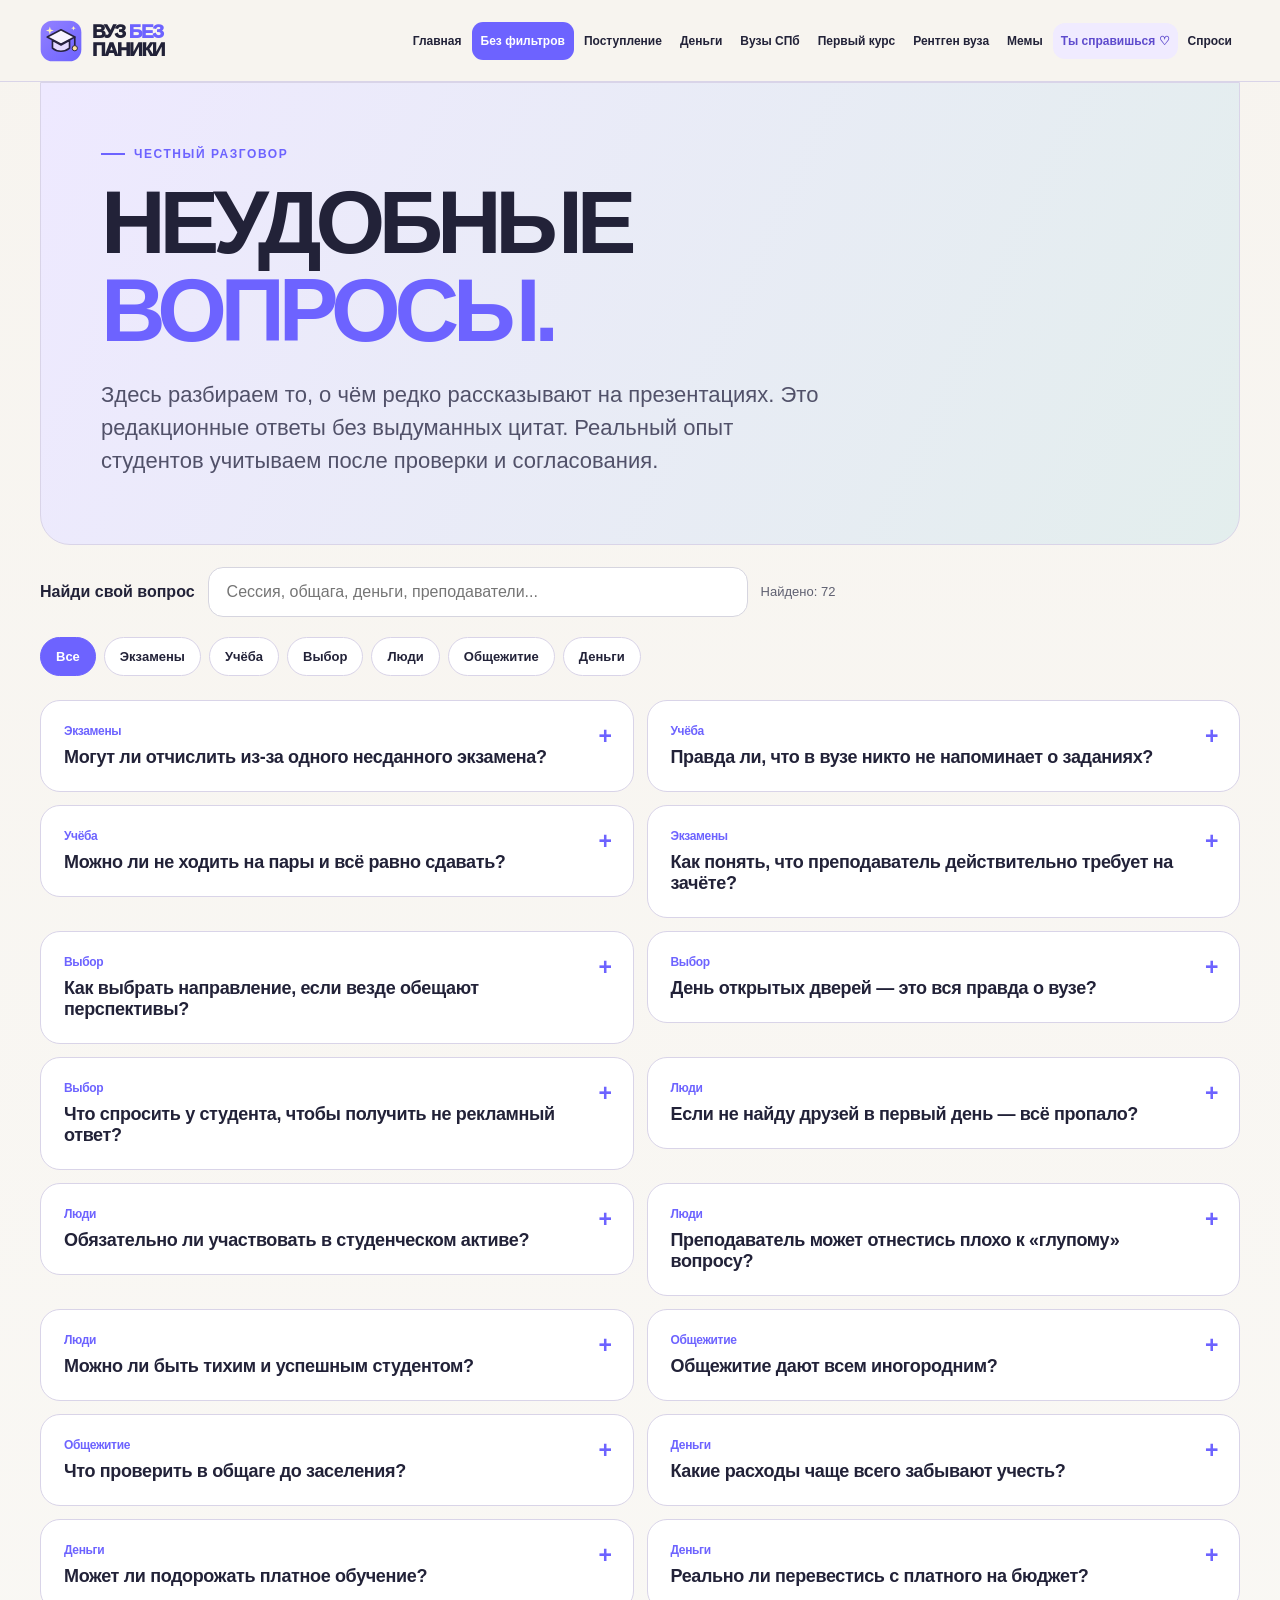
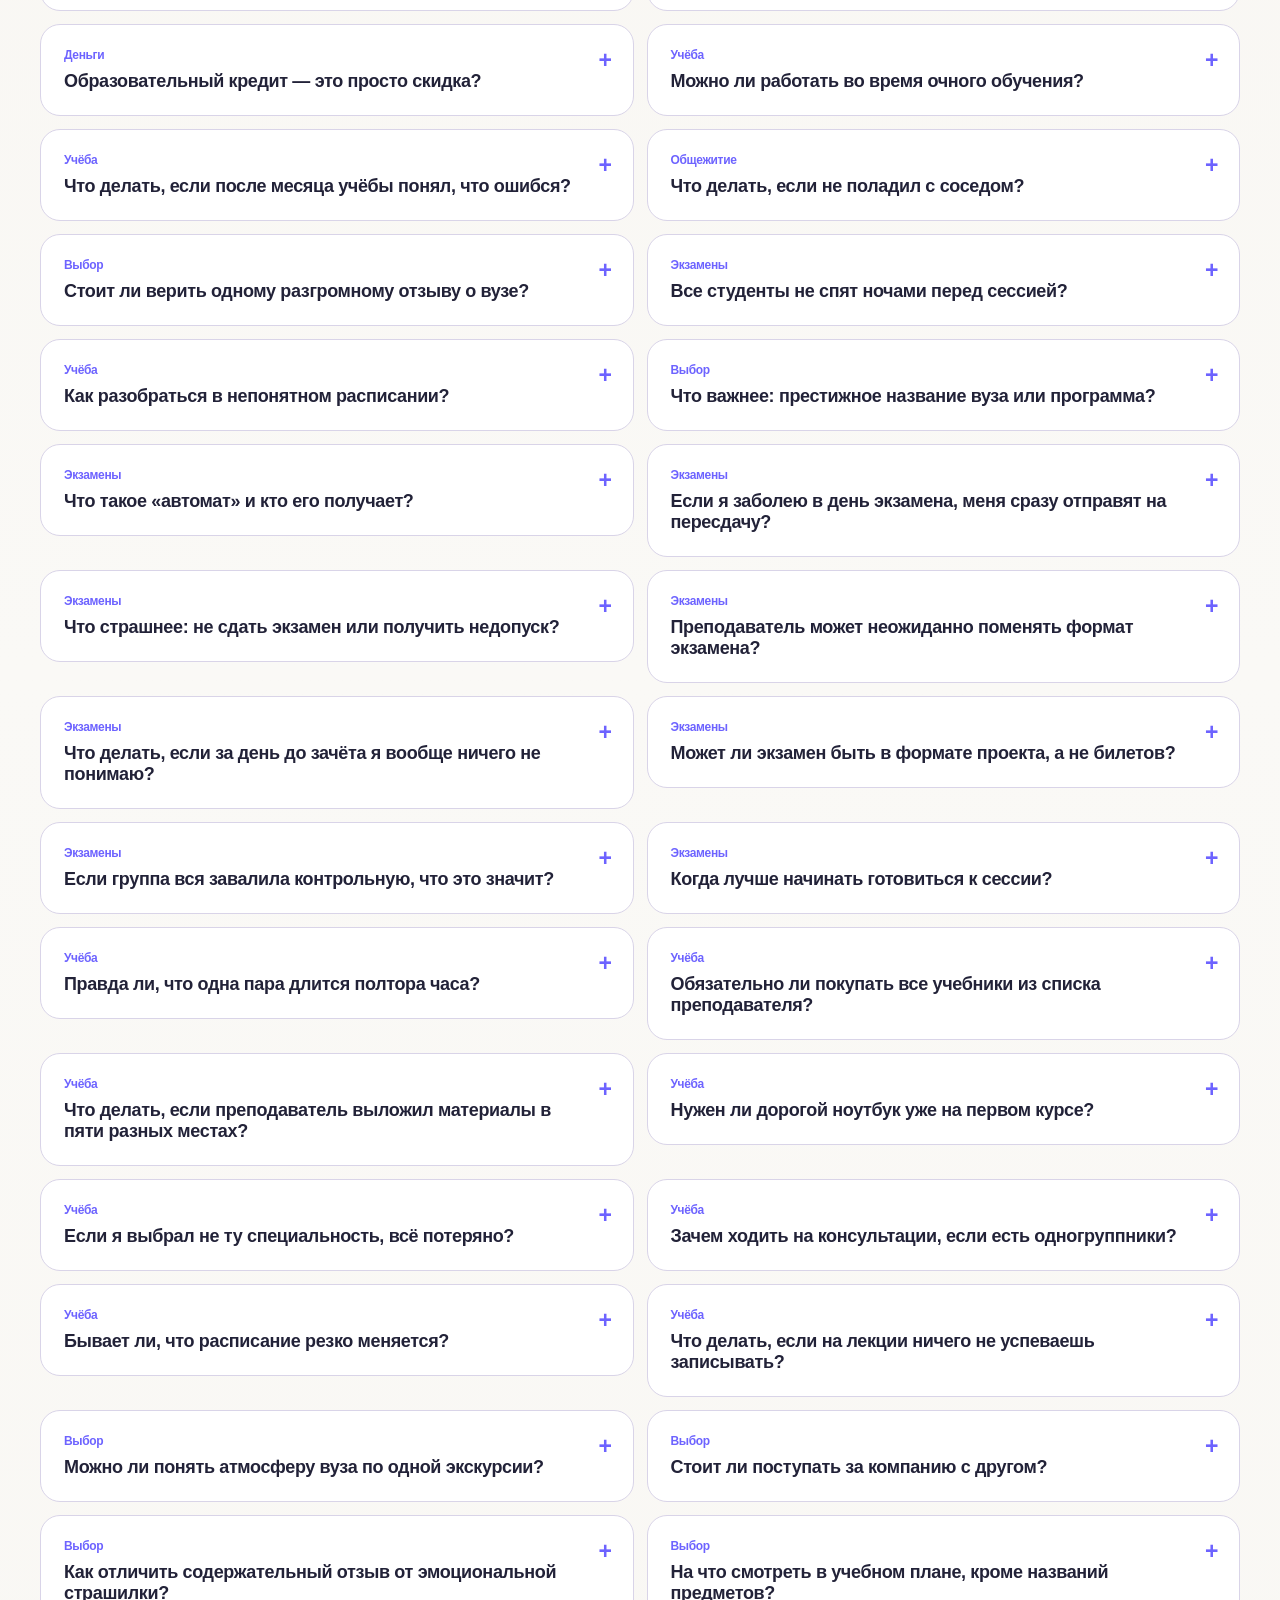
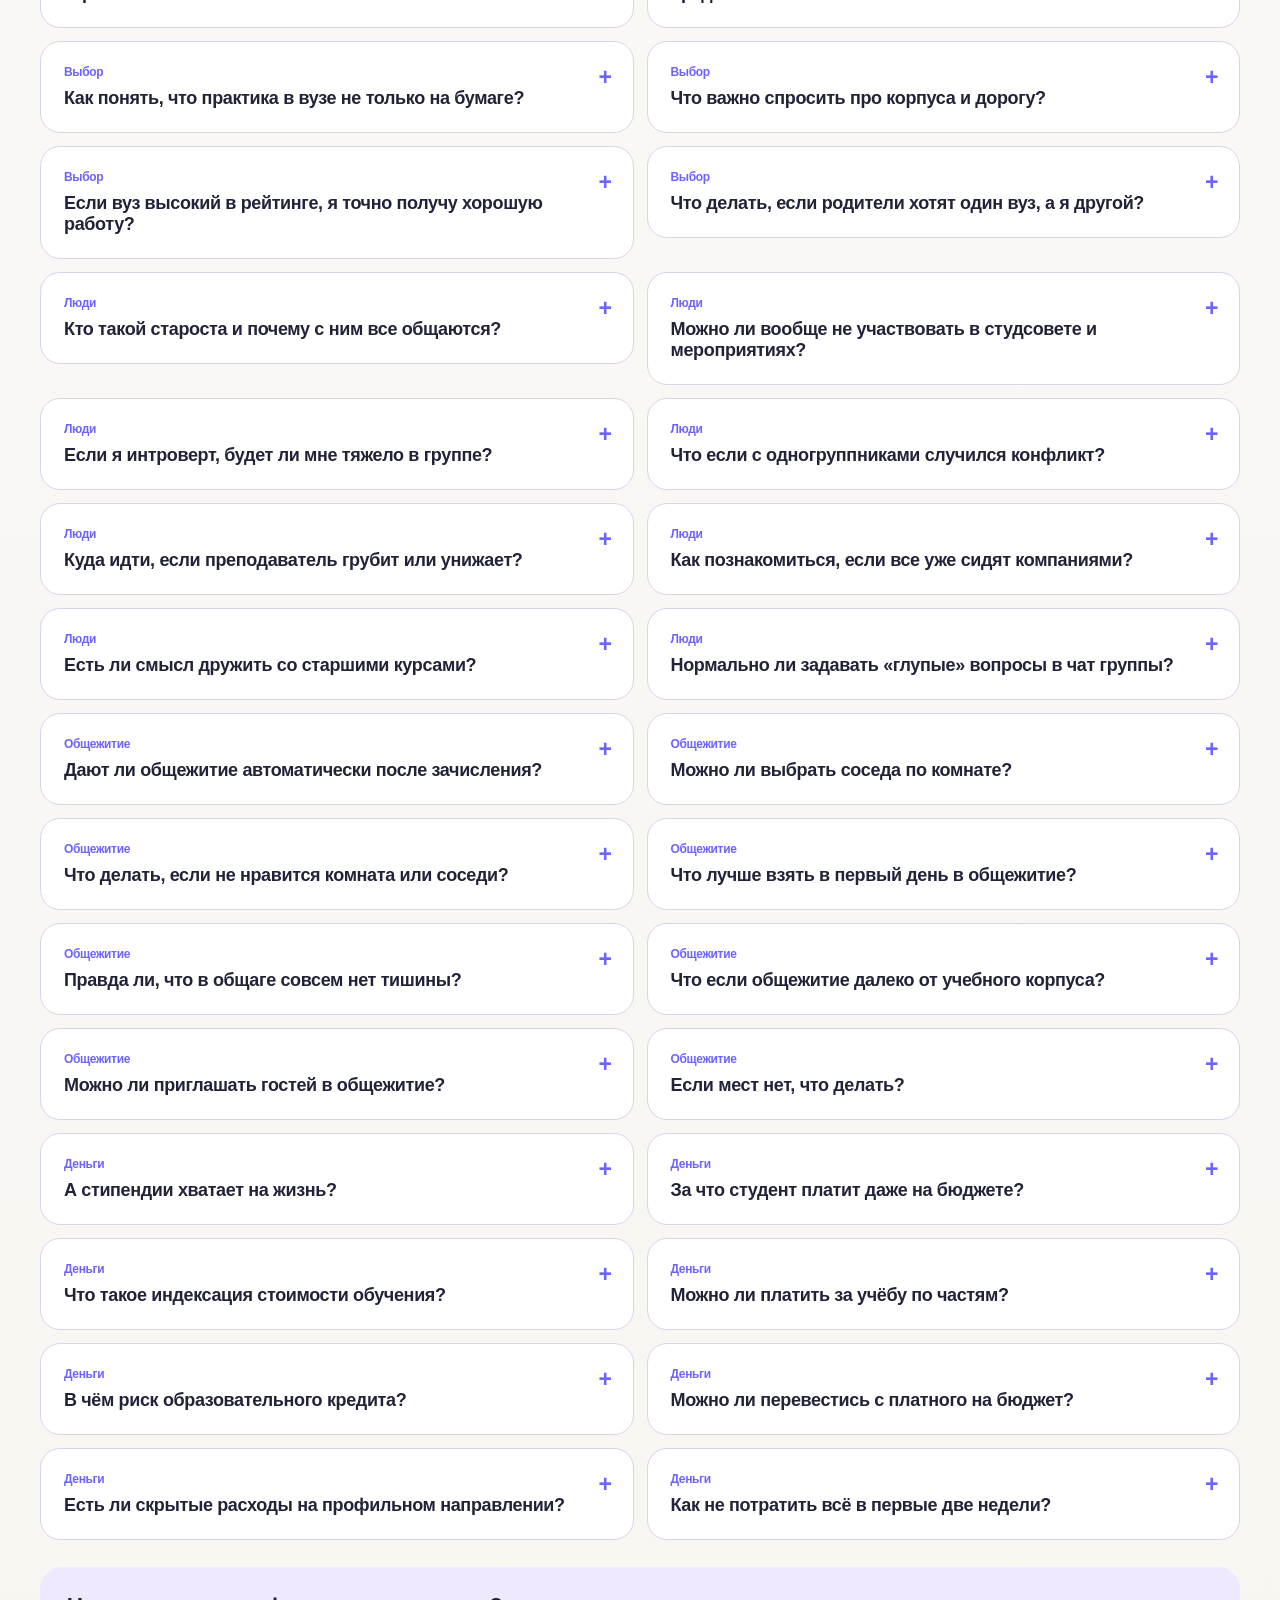
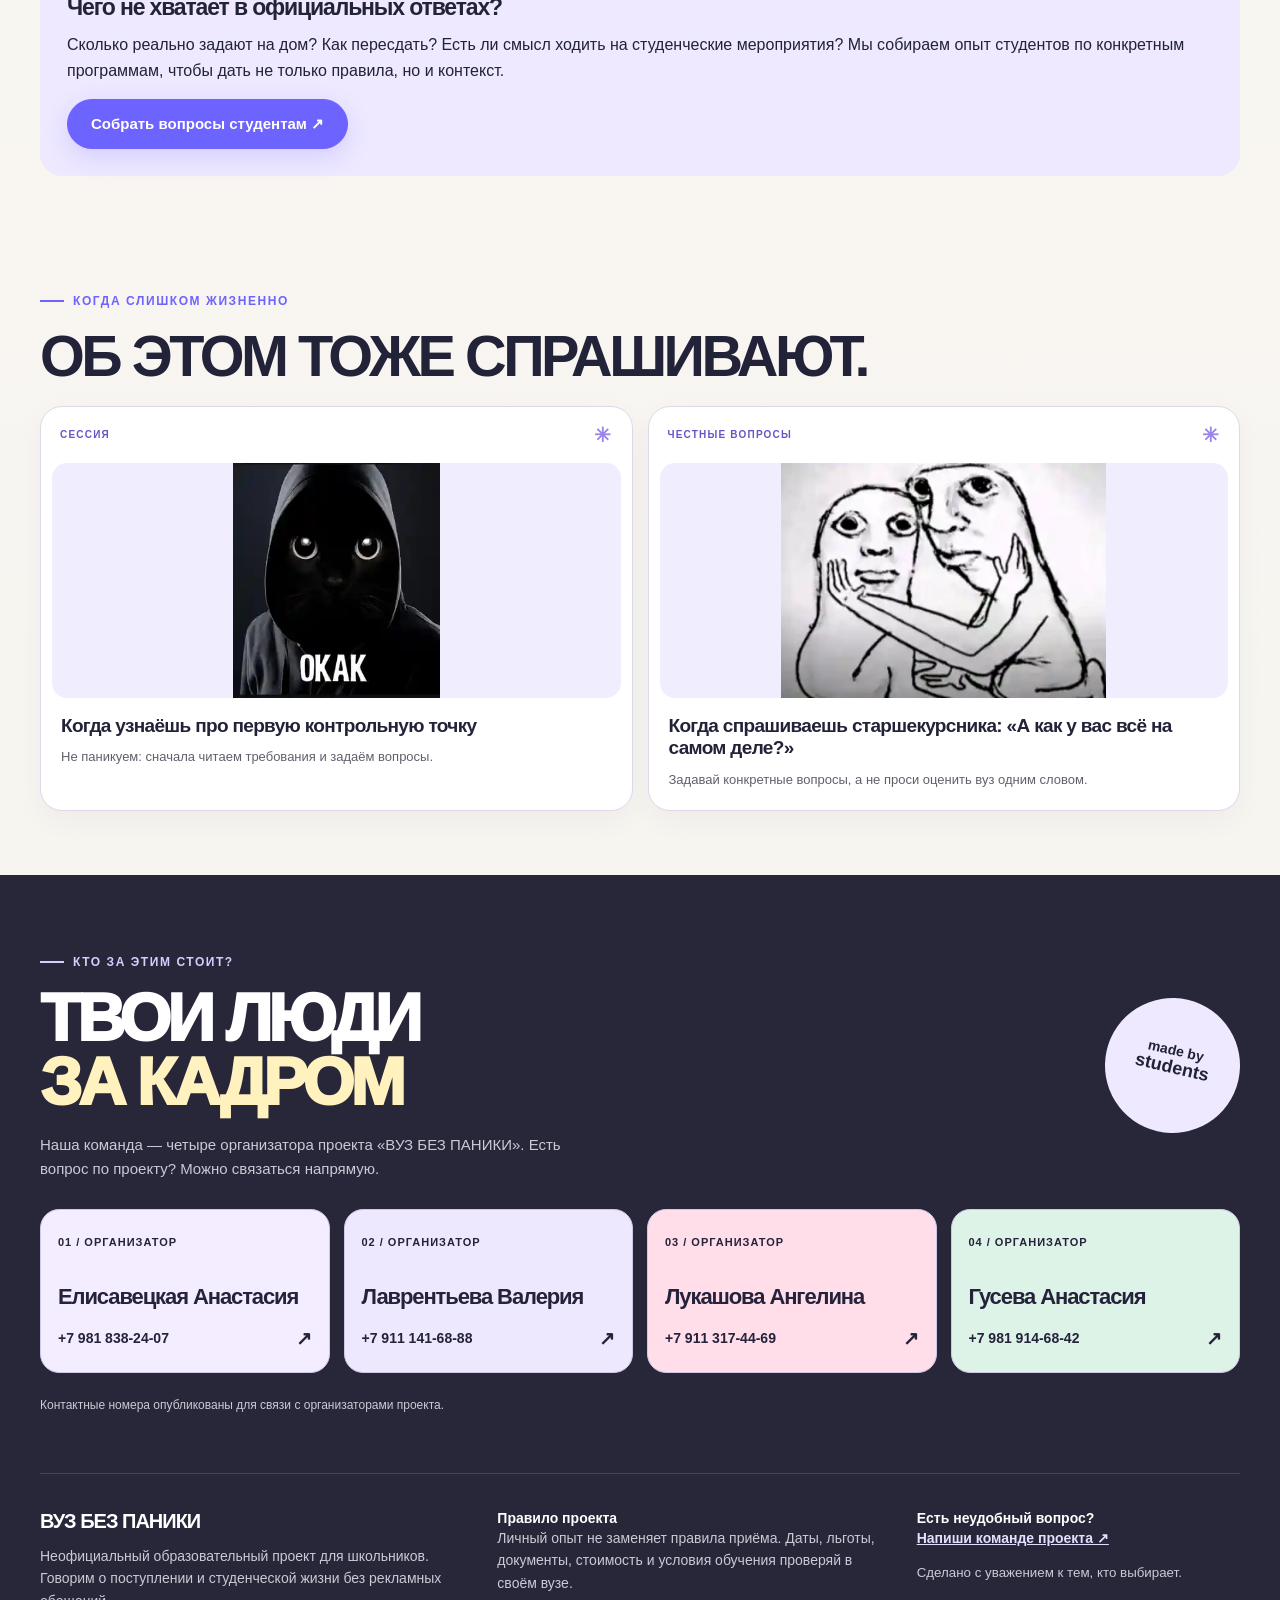
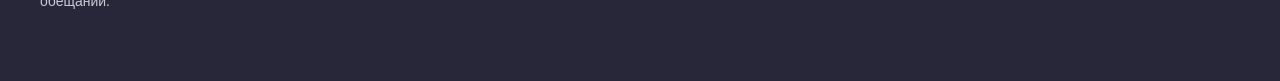
==== commit fa69aea0: "Restore 12 uploaded meme images; add motivation page and new cap logo" ====
--- a/docs/bez-filtrov.html
+++ b/docs/bez-filtrov.html
@@ -2,17 +2,17 @@
 <html lang="ru"><head><meta charset="utf-8"><meta name="viewport" content="width=device-width,initial-scale=1">
 <meta name="theme-color" content="#f7f8f5"><meta name="description" content="Ответы на неудобные вопросы о студенческой жизни">
 <title>Без фильтров — ВУЗ БЕЗ ПАНИКИ</title>
-<link rel="icon" href="data:image/svg+xml,%3Csvg xmlns='http://www.w3.org/2000/svg' viewBox='0 0 64 64'%3E%3Crect width='64' height='64' rx='15' fill='%23695be8'/%3E%3Cpath d='m16 22 16 21 16-21' fill='none' stroke='white' stroke-width='7' stroke-linecap='round'/%3E%3C/svg%3E">
-<link rel="stylesheet" href="./style.css?v=11"></head><body data-page="bez-filtrov.html">
+<link rel="icon" type="image/svg+xml" href="./logo.svg">
+<link rel="stylesheet" href="./style.css?v=13"></head><body data-page="bez-filtrov.html">
 <a class="skip" href="#main">Перейти к содержанию</a>
-<header class="header"><div class="wrap header-row"><a class="brand" href="./index.html" aria-label="ВУЗ БЕЗ ПАНИКИ — главная"><span class="brand-mark">↗</span><span>ВУЗ <em>БЕЗ</em><br>ПАНИКИ</span></a><button class="menu-toggle" type="button" aria-expanded="false" aria-controls="nav">Меню <span aria-hidden="true">☰</span></button><nav class="nav" id="nav" aria-label="Разделы"><a href="./index.html" >Главная</a><a href="./bez-filtrov.html" aria-current="page">Без фильтров</a><a href="./postuplenie.html" >Поступление</a><a href="./dengi.html" >Деньги</a><a href="./vuzy.html" >Вузы СПб</a><a href="./perviy-kurs.html" >Первый курс</a><a href="./rentgen.html">Рентген вуза</a><a href="./sprosi.html" >Спроси</a></nav></div></header>
+<header class="header"><div class="wrap header-row"><a class="brand" href="./index.html" aria-label="ВУЗ БЕЗ ПАНИКИ — главная"><img class="brand-mark brand-logo" src="./logo.svg" alt="" width="42" height="42"><span>ВУЗ <em>БЕЗ</em><br>ПАНИКИ</span></a><button class="menu-toggle" type="button" aria-expanded="false" aria-controls="nav">Меню <span aria-hidden="true">☰</span></button><nav class="nav" id="nav" aria-label="Разделы"><a href="./index.html" >Главная</a><a href="./bez-filtrov.html" aria-current="page">Без фильтров</a><a href="./postuplenie.html" >Поступление</a><a href="./dengi.html" >Деньги</a><a href="./vuzy.html" >Вузы СПб</a><a href="./perviy-kurs.html" >Первый курс</a><a href="./rentgen.html">Рентген вуза</a><a href="./memes.html">Мемы</a><a href="./support.html">Ты справишься ♡</a><a href="./sprosi.html" >Спроси</a></nav></div></header>
 <main id="main"><section class="wrap page-hero"><span class="eyebrow">Честный разговор</span><h1>НЕУДОБНЫЕ<br><span class='violet'>ВОПРОСЫ.</span></h1><p class="lead">Здесь разбираем то, о чём редко рассказывают на презентациях. Это редакционные ответы без выдуманных цитат. Реальный опыт студентов учитываем после проверки и согласования.</p></section>
 <section class="wrap content"><div class="control"><label for="search" style="font-weight:800">Найди свой вопрос</label><input class="search" id="search" type="search" autocomplete="off" placeholder="Сессия, общага, деньги, преподаватели..."><span id="count" class="muted small" aria-live="polite"></span></div>
 <div class="filters" aria-label="Фильтр ответов"><button class="filter" data-qa-filter="all" aria-pressed="true" type="button">Все</button><button class="filter" data-qa-filter="Экзамены" aria-pressed="false" type="button">Экзамены</button><button class="filter" data-qa-filter="Учёба" aria-pressed="false" type="button">Учёба</button><button class="filter" data-qa-filter="Выбор" aria-pressed="false" type="button">Выбор</button><button class="filter" data-qa-filter="Люди" aria-pressed="false" type="button">Люди</button><button class="filter" data-qa-filter="Общежитие" aria-pressed="false" type="button">Общежитие</button><button class="filter" data-qa-filter="Деньги" aria-pressed="false" type="button">Деньги</button></div>
 <div class="faq-grid"><details class="faq reveal" data-category="Экзамены"><summary><span class="topic">Экзамены</span>Могут ли отчислить из-за одного несданного экзамена?</summary><div class="answer"><p>Не стоит считать одну неудачу автоматическим отчислением: в вузах предусмотрены процедуры ликвидации академической задолженности. Но сроки, число попыток и последствия нужно проверять в действующем положении твоего университета. У старшекурсников полезно спросить, как организована пересдача на конкретной программе.</p><p class="editorial">Редакционный разбор · Это не цитата реального студента</p></div></details><details class="faq reveal" data-category="Учёба"><summary><span class="topic">Учёба</span>Правда ли, что в вузе никто не напоминает о заданиях?</summary><div class="answer"><p>Самостоятельности обычно больше, чем в школе. Требования могут быть в системе электронного обучения, рабочих программах и сообщениях преподавателя. Лучше завести собственный календарь дедлайнов.</p><p class="editorial">Редакционный разбор · Это не цитата реального студента</p></div></details><details class="faq reveal" data-category="Учёба"><summary><span class="topic">Учёба</span>Можно ли не ходить на пары и всё равно сдавать?</summary><div class="answer"><p>Это зависит от дисциплины, формы занятий и правил университета. На лабораторных и практических занятиях могут быть обязательные задания и допуски. Не стоит строить план на чужом совете «я никогда не ходил».</p><p class="editorial">Редакционный разбор · Это не цитата реального студента</p></div></details><details class="faq reveal" data-category="Экзамены"><summary><span class="topic">Экзамены</span>Как понять, что преподаватель действительно требует на зачёте?</summary><div class="answer"><p>Начни с программы дисциплины и критериев оценивания. Можно спросить старшекурсников про типичные задания, но их опыт относится к определённому году и преподавателю.</p><p class="editorial">Редакционный разбор · Это не цитата реального студента</p></div></details><details class="faq reveal" data-category="Выбор"><summary><span class="topic">Выбор</span>Как выбрать направление, если везде обещают перспективы?</summary><div class="answer"><p>Сравни учебные планы: чему будешь учиться пять дней в неделю, как проходит практика и какие проекты придётся делать. Попроси студента рассказать о сложных предметах, а не только о любимых.</p><p class="editorial">Редакционный разбор · Это не цитата реального студента</p></div></details><details class="faq reveal" data-category="Выбор"><summary><span class="topic">Выбор</span>День открытых дверей — это вся правда о вузе?</summary><div class="answer"><p>Нет, это официальная презентация, и она полезна лишь как часть картины. Дополнительно смотри реальные адреса корпусов, расписание, учебный план и опыт студентов именно твоей программы.</p><p class="editorial">Редакционный разбор · Это не цитата реального студента</p></div></details><details class="faq reveal" data-category="Выбор"><summary><span class="topic">Выбор</span>Что спросить у студента, чтобы получить не рекламный ответ?</summary><div class="answer"><p>Например: «Какие три вещи удивили на первом курсе?», «Сколько часов в неделю уходит на задания?», «Что не понравилось и что могло бы быть лучше?» Конкретные вопросы дают конкретные ответы.</p><p class="editorial">Редакционный разбор · Это не цитата реального студента</p></div></details><details class="faq reveal" data-category="Люди"><summary><span class="topic">Люди</span>Если не найду друзей в первый день — всё пропало?</summary><div class="answer"><p>Нет. Люди знакомятся через пары, проекты, клубы и случайные разговоры в течение всего семестра. Первая неделя часто неловкая у многих, даже если внешне это незаметно.</p><p class="editorial">Редакционный разбор · Это не цитата реального студента</p></div></details><details class="faq reveal" data-category="Люди"><summary><span class="topic">Люди</span>Обязательно ли участвовать в студенческом активе?</summary><div class="answer"><p>Нет. Это дополнительная возможность попробовать проекты и знакомства. Стоит выбирать активности по интересу и нагрузке, а не из страха упустить «настоящую студенческую жизнь».</p><p class="editorial">Редакционный разбор · Это не цитата реального студента</p></div></details><details class="faq reveal" data-category="Люди"><summary><span class="topic">Люди</span>Преподаватель может отнестись плохо к «глупому» вопросу?</summary><div class="answer"><p>Реакции бывают разными, но уточнять требования к заданию — нормальная часть обучения. Сформулируй конкретно, что уже пробовал и что именно непонятно.</p><p class="editorial">Редакционный разбор · Это не цитата реального студента</p></div></details><details class="faq reveal" data-category="Люди"><summary><span class="topic">Люди</span>Можно ли быть тихим и успешным студентом?</summary><div class="answer"><p>Да. Не обязательно быть самым активным в аудитории. Важно понимать задания, выполнять договорённости и вовремя обращаться за поддержкой, когда это нужно.</p><p class="editorial">Редакционный разбор · Это не цитата реального студента</p></div></details><details class="faq reveal" data-category="Общежитие"><summary><span class="topic">Общежитие</span>Общежитие дают всем иногородним?</summary><div class="answer"><p>Не всегда. Места, очередность, стоимость и условия различаются. Проверь положение о предоставлении общежития, а потом спроси у студентов, как проходит подача заявления и заселение.</p><p class="editorial">Редакционный разбор · Это не цитата реального студента</p></div></details><details class="faq reveal" data-category="Общежитие"><summary><span class="topic">Общежитие</span>Что проверить в общаге до заселения?</summary><div class="answer"><p>Адрес, дорогу до учебного корпуса, условия комнаты, правила гостей, тихие часы, оплату и то, к кому обратиться при проблемах. Даже в одном университете общежития могут отличаться.</p><p class="editorial">Редакционный разбор · Это не цитата реального студента</p></div></details><details class="faq reveal" data-category="Деньги"><summary><span class="topic">Деньги</span>Какие расходы чаще всего забывают учесть?</summary><div class="answer"><p>Дорога между корпусами, еда, материалы, техника, связь, бытовые мелочи, залог при аренде. Лучше составить свой бюджет и отдельно предусмотреть разовые расходы.</p><p class="editorial">Редакционный разбор · Это не цитата реального студента</p></div></details><details class="faq reveal" data-category="Деньги"><summary><span class="topic">Деньги</span>Может ли подорожать платное обучение?</summary><div class="answer"><p>Проверь положения договора о цене, возможной индексации, графике платежей и расторжении. Не опирайся на устное «цена точно не поменяется»: читай собственный договор.</p><p class="editorial">Редакционный разбор · Это не цитата реального студента</p></div></details><details class="faq reveal" data-category="Деньги"><summary><span class="topic">Деньги</span>Реально ли перевестись с платного на бюджет?</summary><div class="answer"><p>В определённых случаях это возможно при наличии свободных мест и соблюдении условий, но не гарантируется. Ищи актуальное положение о переводе своего вуза.</p><p class="editorial">Редакционный разбор · Это не цитата реального студента</p></div></details><details class="faq reveal" data-category="Деньги"><summary><span class="topic">Деньги</span>Образовательный кредит — это просто скидка?</summary><div class="answer"><p>Нет. Это финансовое обязательство перед банком. Сравни действующие условия, ставки, сроки, переплату и порядок погашения прежде, чем принимать решение.</p><p class="editorial">Редакционный разбор · Это не цитата реального студента</p></div></details><details class="faq reveal" data-category="Учёба"><summary><span class="topic">Учёба</span>Можно ли работать во время очного обучения?</summary><div class="answer"><p>Некоторые совмещают, но зависит от количества пар, лабораторных, практики и дороги. Уточни у студентов обычное расписание твоей программы, а не усреднённую нагрузку в университете.</p><p class="editorial">Редакционный разбор · Это не цитата реального студента</p></div></details><details class="faq reveal" data-category="Учёба"><summary><span class="topic">Учёба</span>Что делать, если после месяца учёбы понял, что ошибся?</summary><div class="answer"><p>Сначала разберись, не связана ли тревога с адаптацией. Если дело в программе, узнай официальные варианты перевода, смены направления или нового поступления и их последствия.</p><p class="editorial">Редакционный разбор · Это не цитата реального студента</p></div></details><details class="faq reveal" data-category="Общежитие"><summary><span class="topic">Общежитие</span>Что делать, если не поладил с соседом?</summary><div class="answer"><p>Сначала проверь правила проживания и процедуру решения конфликтов: к кому можно обратиться, возможно ли переселение, какие есть ограничения. Не рассчитывай, что всё решится само.</p><p class="editorial">Редакционный разбор · Это не цитата реального студента</p></div></details><details class="faq reveal" data-category="Выбор"><summary><span class="topic">Выбор</span>Стоит ли верить одному разгромному отзыву о вузе?</summary><div class="answer"><p>Один отзыв отражает один опыт, а не всех студентов и преподавателей. Ищи несколько мнений с указанием программы и года обучения, разделяй факты и эмоции.</p><p class="editorial">Редакционный разбор · Это не цитата реального студента</p></div></details><details class="faq reveal" data-category="Экзамены"><summary><span class="topic">Экзамены</span>Все студенты не спят ночами перед сессией?</summary><div class="answer"><p>Авралы бывают, но это не неизбежный стандарт. Текущая работа, записи, расписание подготовки и уточнение требований помогают снизить риск. У студентов спроси именно про нагрузку и дедлайны на своём курсе.</p><p class="editorial">Редакционный разбор · Это не цитата реального студента</p></div></details><details class="faq reveal" data-category="Учёба"><summary><span class="topic">Учёба</span>Как разобраться в непонятном расписании?</summary><div class="answer"><p>Уточни, где публикуется официальная версия, как обозначаются группы, подгруппы, типы пар и корпуса. Сохрани контакты куратора или учебного офиса на случай изменений.</p><p class="editorial">Редакционный разбор · Это не цитата реального студента</p></div></details><details class="faq reveal" data-category="Выбор"><summary><span class="topic">Выбор</span>Что важнее: престижное название вуза или программа?</summary><div class="answer"><p>Название может иметь значение, но тебе предстоит учиться на конкретной программе. Сравни содержание дисциплин, практики, наставничество, транспорт и условия, а не только общий рейтинг.</p><p class="editorial">Редакционный разбор · Это не цитата реального студента</p></div></details><details class="faq reveal" data-category="Экзамены"><summary><span class="topic">Экзамены</span>Что такое «автомат» и кто его получает?</summary><div class="answer"><p>«Автомат» — разговорное название зачёта или экзамена без обычной итоговой процедуры либо с зачётом текущей работы, если это предусмотрено правилами дисциплины. Единой системы для всех вузов нет. В начале семестра уточни критерии у преподавателя, а не ориентируйся на обещания старшекурсников.</p><p class="editorial">Редакционный разбор · Это не цитата реального студента</p></div></details><details class="faq reveal" data-category="Экзамены"><summary><span class="topic">Экзамены</span>Если я заболею в день экзамена, меня сразу отправят на пересдачу?</summary><div class="answer"><p>Не игнорируй ситуацию: как можно быстрее сообщи в учебный отдел и уточни, какие документы нужны и в какие сроки их подать. Болезнь и отсутствие без подтверждения могут оформляться по-разному. Решение зависит от локальных правил.</p><p class="editorial">Редакционный разбор · Это не цитата реального студента</p></div></details><details class="faq reveal" data-category="Экзамены"><summary><span class="topic">Экзамены</span>Что страшнее: не сдать экзамен или получить недопуск?</summary><div class="answer"><p>Недопуск может означать невыполненные работы или условия для участия в аттестации. Сначала выясни, какие именно задания не закрыты, кому их сдавать и каков срок. Не существует универсального ответа: все зависит от положения вуза и программы курса.</p><p class="editorial">Редакционный разбор · Это не цитата реального студента</p></div></details><details class="faq reveal" data-category="Экзамены"><summary><span class="topic">Экзамены</span>Преподаватель может неожиданно поменять формат экзамена?</summary><div class="answer"><p>Форма и критерии оценивания обычно отражаются в документах дисциплины. Если объявленные требования отличаются от опубликованных, корректно попроси уточнить их в письменном виде и обратись к куратору или в учебный отдел. Слухи из чата не заменяют регламент.</p><p class="editorial">Редакционный разбор · Это не цитата реального студента</p></div></details><details class="faq reveal" data-category="Экзамены"><summary><span class="topic">Экзамены</span>Что делать, если за день до зачёта я вообще ничего не понимаю?</summary><div class="answer"><p>Сначала найди официальный список тем и критериев, затем отдели обязательное от дополнительного. Посмотри свои конспекты и материалы курса, попроси одногруппника объяснить конкретную тему. Это не гарантирует результат, зато лучше бессистемного чтения всю ночь.</p><p class="editorial">Редакционный разбор · Это не цитата реального студента</p></div></details><details class="faq reveal" data-category="Экзамены"><summary><span class="topic">Экзамены</span>Может ли экзамен быть в формате проекта, а не билетов?</summary><div class="answer"><p>Да, способы аттестации различаются: защита проекта, тест, устная беседа, практическое задание или комбинация. Выясни формат и критерии заранее в рабочей программе или у преподавателя.</p><p class="editorial">Редакционный разбор · Это не цитата реального студента</p></div></details><details class="faq reveal" data-category="Экзамены"><summary><span class="topic">Экзамены</span>Если группа вся завалила контрольную, что это значит?</summary><div class="answer"><p>Это сигнал разобраться в результатах и критериях, но не доказательство, что всех отчислят. Соберите конкретные вопросы, запросите разбор ошибок и уточните порядок пересдачи или исправления оценок.</p><p class="editorial">Редакционный разбор · Это не цитата реального студента</p></div></details><details class="faq reveal" data-category="Экзамены"><summary><span class="topic">Экзамены</span>Когда лучше начинать готовиться к сессии?</summary><div class="answer"><p>Практичнее собирать конспекты и закрывать текущие задания в течение семестра. За несколько недель до сессии уточни список тем и составь календарь подготовки. Точная нагрузка зависит от направления.</p><p class="editorial">Редакционный разбор · Это не цитата реального студента</p></div></details><details class="faq reveal" data-category="Учёба"><summary><span class="topic">Учёба</span>Правда ли, что одна пара длится полтора часа?</summary><div class="answer"><p>Во многих вузах одна академическая пара состоит из двух академических часов, но расписание и длительность учебных занятий могут различаться. Смотри расписание своего университета, включая перерывы и время на переход между корпусами.</p><p class="editorial">Редакционный разбор · Это не цитата реального студента</p></div></details><details class="faq reveal" data-category="Учёба"><summary><span class="topic">Учёба</span>Обязательно ли покупать все учебники из списка преподавателя?</summary><div class="answer"><p>Прежде чем тратить деньги, проверь электронную библиотеку, доступные издания и требования к конкретным занятиям. Иногда нужно приобрести рабочую тетрадь или материалы, но часто список — рекомендованный. Уточни это в начале курса.</p><p class="editorial">Редакционный разбор · Это не цитата реального студента</p></div></details><details class="faq reveal" data-category="Учёба"><summary><span class="topic">Учёба</span>Что делать, если преподаватель выложил материалы в пяти разных местах?</summary><div class="answer"><p>Выясни официальную площадку дисциплины и заведи простую систему: папка курса, дедлайны, ссылки и контакты. Не полагайся исключительно на пересланные сообщения: там легко потерять актуальную версию.</p><p class="editorial">Редакционный разбор · Это не цитата реального студента</p></div></details><details class="faq reveal" data-category="Учёба"><summary><span class="topic">Учёба</span>Нужен ли дорогой ноутбук уже на первом курсе?</summary><div class="answer"><p>Это зависит от программы: графика, инженерное моделирование и программирование предъявляют разные требования. Не покупай дорогую технику только по рекламе — сначала уточни перечень необходимого программного обеспечения и доступность компьютерных классов.</p><p class="editorial">Редакционный разбор · Это не цитата реального студента</p></div></details><details class="faq reveal" data-category="Учёба"><summary><span class="topic">Учёба</span>Если я выбрал не ту специальность, всё потеряно?</summary><div class="answer"><p>Не обязательно. Возможны смена программы, перевод или повторное поступление, но там есть требования и сроки. Сначала посмотри, какие именно дисциплины не нравятся, обсуди варианты с учебным отделом и рассчитай финансовые последствия.</p><p class="editorial">Редакционный разбор · Это не цитата реального студента</p></div></details><details class="faq reveal" data-category="Учёба"><summary><span class="topic">Учёба</span>Зачем ходить на консультации, если есть одногруппники?</summary><div class="answer"><p>Одногруппники могут объяснить материал своим языком, но преподаватель уточняет критерии, ошибки и формат сдачи. Один подготовленный вопрос на консультации иногда эффективнее часа поисков в чатах.</p><p class="editorial">Редакционный разбор · Это не цитата реального студента</p></div></details><details class="faq reveal" data-category="Учёба"><summary><span class="topic">Учёба</span>Бывает ли, что расписание резко меняется?</summary><div class="answer"><p>Бывает, особенно в начале семестра, при переносах занятий или изменении аудиторий. Лучше проверять актуальное расписание в официальном сервисе и держать запас времени на дорогу.</p><p class="editorial">Редакционный разбор · Это не цитата реального студента</p></div></details><details class="faq reveal" data-category="Учёба"><summary><span class="topic">Учёба</span>Что делать, если на лекции ничего не успеваешь записывать?</summary><div class="answer"><p>Попроси у преподавателя план и материалы, сравни с конспектами группы, используй краткие структурированные записи. Запись аудио или фото делай только с разрешения и с учётом правил вуза.</p><p class="editorial">Редакционный разбор · Это не цитата реального студента</p></div></details><details class="faq reveal" data-category="Выбор"><summary><span class="topic">Выбор</span>Можно ли понять атмосферу вуза по одной экскурсии?</summary><div class="answer"><p>Экскурсия показывает пространство и программу мероприятия, но не обязательно обычный учебный день. Проси примеры реального расписания и поговори со студентами конкретного направления — желательно разных курсов.</p><p class="editorial">Редакционный разбор · Это не цитата реального студента</p></div></details><details class="faq reveal" data-category="Выбор"><summary><span class="topic">Выбор</span>Стоит ли поступать за компанию с другом?</summary><div class="answer"><p>Общие знакомые могут облегчить первые дни, но учиться придётся тебе. Сопоставь предметы, перспективы, нагрузку и свои интересы. Дружба сохранится и при разных университетах.</p><p class="editorial">Редакционный разбор · Это не цитата реального студента</p></div></details><details class="faq reveal" data-category="Выбор"><summary><span class="topic">Выбор</span>Как отличить содержательный отзыв от эмоциональной страшилки?</summary><div class="answer"><p>Ищи проверяемые детали: какой курс, программа, год, дисциплина, формат проблемы. Спрашивай не только «плохо или хорошо», но и «почему», а потом сверяй с другими студентами и документами.</p><p class="editorial">Редакционный разбор · Это не цитата реального студента</p></div></details><details class="faq reveal" data-category="Выбор"><summary><span class="topic">Выбор</span>На что смотреть в учебном плане, кроме названий предметов?</summary><div class="answer"><p>Обрати внимание на количество часов, практик, лабораторных, проектных дисциплин и профильных курсов. Спроси, какие предметы действительно формируют необходимые навыки и какие оказались неожиданными.</p><p class="editorial">Редакционный разбор · Это не цитата реального студента</p></div></details><details class="faq reveal" data-category="Выбор"><summary><span class="topic">Выбор</span>Как понять, что практика в вузе не только на бумаге?</summary><div class="answer"><p>Спроси, кто помогает искать место практики, какие организации принимают студентов, что нужно сдать в конце и сколько самостоятельной работы. Рекламная фраза «есть партнёры» сама по себе мало что гарантирует.</p><p class="editorial">Редакционный разбор · Это не цитата реального студента</p></div></details><details class="faq reveal" data-category="Выбор"><summary><span class="topic">Выбор</span>Что важно спросить про корпуса и дорогу?</summary><div class="answer"><p>Где проходят занятия именно твоего направления, сколько времени занимает переезд, есть ли пары в разных зданиях в один день и насколько удобно добираться вечером. Карта главного корпуса не даёт полного ответа.</p><p class="editorial">Редакционный разбор · Это не цитата реального студента</p></div></details><details class="faq reveal" data-category="Выбор"><summary><span class="topic">Выбор</span>Если вуз высокий в рейтинге, я точно получу хорошую работу?</summary><div class="answer"><p>Рейтинги отражают определённые показатели, но не гарантируют личного трудоустройства. Смотри содержание программы, проекты, стажировки, карьерную поддержку и навыки, которые сможешь продемонстрировать работодателю.</p><p class="editorial">Редакционный разбор · Это не цитата реального студента</p></div></details><details class="faq reveal" data-category="Выбор"><summary><span class="topic">Выбор</span>Что делать, если родители хотят один вуз, а я другой?</summary><div class="answer"><p>Попробуй сравнить варианты по критериям: стоимость, программа, практика, дорога, условия проживания и перспективы. Конкретная сравнительная таблица полезнее спора о том, какое название «солиднее».</p><p class="editorial">Редакционный разбор · Это не цитата реального студента</p></div></details><details class="faq reveal" data-category="Люди"><summary><span class="topic">Люди</span>Кто такой староста и почему с ним все общаются?</summary><div class="answer"><p>Староста часто помогает обмениваться организационной информацией, но его полномочия зависят от университета. Это не персональный секретарь группы. Для официальных вопросов сохраняй контакты учебного отдела.</p><p class="editorial">Редакционный разбор · Это не цитата реального студента</p></div></details><details class="faq reveal" data-category="Люди"><summary><span class="topic">Люди</span>Можно ли вообще не участвовать в студсовете и мероприятиях?</summary><div class="answer"><p>Как правило, участие во внеучебных объединениях добровольное, но возможны обязательные элементы образовательной программы. Уточни правила конкретного мероприятия. Ничего страшного, если тебе комфортнее спокойная учёба.</p><p class="editorial">Редакционный разбор · Это не цитата реального студента</p></div></details><details class="faq reveal" data-category="Люди"><summary><span class="topic">Люди</span>Если я интроверт, будет ли мне тяжело в группе?</summary><div class="answer"><p>Не нужно становиться самым разговорчивым. Общение можно начинать с одного человека или общего проекта. Для учёбы важнее уметь задавать вопросы и договариваться о совместной работе.</p><p class="editorial">Редакционный разбор · Это не цитата реального студента</p></div></details><details class="faq reveal" data-category="Люди"><summary><span class="topic">Люди</span>Что если с одногруппниками случился конфликт?</summary><div class="answer"><p>Не стоит решать его публичной перепалкой в общем чате. Опиши проблему конкретно, попробуй спокойный разговор, а при травле или угрозах обратись к куратору и предусмотренным вузом службам поддержки.</p><p class="editorial">Редакционный разбор · Это не цитата реального студента</p></div></details><details class="faq reveal" data-category="Люди"><summary><span class="topic">Люди</span>Куда идти, если преподаватель грубит или унижает?</summary><div class="answer"><p>Сохрани факты: дату, предмет, слова или ситуацию без публичных обвинений. Посмотри порядок обращений, свяжись с куратором, заведующим кафедрой или уполномоченным подразделением. При необходимости попроси помощь у студсовета.</p><p class="editorial">Редакционный разбор · Это не цитата реального студента</p></div></details><details class="faq reveal" data-category="Люди"><summary><span class="topic">Люди</span>Как познакомиться, если все уже сидят компаниями?</summary><div class="answer"><p>Можно начать с простой совместной задачи: спросить об аудитории, предложить обменяться материалами, присоединиться к клубу по интересам. Дружба не обязана возникнуть в первый день.</p><p class="editorial">Редакционный разбор · Это не цитата реального студента</p></div></details><details class="faq reveal" data-category="Люди"><summary><span class="topic">Люди</span>Есть ли смысл дружить со старшими курсами?</summary><div class="answer"><p>Они могут рассказать, как устроена программа, где искать материалы и на что обратить внимание. Но их опыт относится к конкретным преподавателям и году; проверяй, что не изменилось.</p><p class="editorial">Редакционный разбор · Это не цитата реального студента</p></div></details><details class="faq reveal" data-category="Люди"><summary><span class="topic">Люди</span>Нормально ли задавать «глупые» вопросы в чат группы?</summary><div class="answer"><p>Да, если речь о важных организационных вещах. Сначала проверь закреплённые сообщения и официальную систему, затем сформулируй короткий вопрос с контекстом. Так тебе легче помогут.</p><p class="editorial">Редакционный разбор · Это не цитата реального студента</p></div></details><details class="faq reveal" data-category="Общежитие"><summary><span class="topic">Общежитие</span>Дают ли общежитие автоматически после зачисления?</summary><div class="answer"><p>Нет универсального правила. Обычно нужны отдельное заявление, проверка права на место и выполнение процедуры заселения. До подписания договора аренды проверь документы, очередность и доступность мест в конкретном вузе.</p><p class="editorial">Редакционный разбор · Это не цитата реального студента</p></div></details><details class="faq reveal" data-category="Общежитие"><summary><span class="topic">Общежитие</span>Можно ли выбрать соседа по комнате?</summary><div class="answer"><p>Возможность совместного заселения зависит от правил и свободных мест. Иногда можно указать пожелания, но гарантировать выполнение никто не обязан. Уточни это заранее в администрации общежития.</p><p class="editorial">Редакционный разбор · Это не цитата реального студента</p></div></details><details class="faq reveal" data-category="Общежитие"><summary><span class="topic">Общежитие</span>Что делать, если не нравится комната или соседи?</summary><div class="answer"><p>Узнай порядок обращения к коменданту и возможность переселения, зафиксируй конкретные бытовые проблемы. Если ситуация связана с угрозами безопасности, сразу обратись за помощью к ответственным сотрудникам.</p><p class="editorial">Редакционный разбор · Это не цитата реального студента</p></div></details><details class="faq reveal" data-category="Общежитие"><summary><span class="topic">Общежитие</span>Что лучше взять в первый день в общежитие?</summary><div class="answer"><p>Документы для заселения, зарядку, необходимые лекарства, гигиенические принадлежности, базовую одежду и минимум бытовых вещей. Не покупай технику и мебель заранее, пока не узнаешь, что уже есть и что разрешено.</p><p class="editorial">Редакционный разбор · Это не цитата реального студента</p></div></details><details class="faq reveal" data-category="Общежитие"><summary><span class="topic">Общежитие</span>Правда ли, что в общаге совсем нет тишины?</summary><div class="answer"><p>Условия зависят от здания, соседей и соблюдения правил. Спроси у проживающих студентов про режим тишины, учебные комнаты и порядок решения конфликтов. Один отзыв не описывает все корпуса.</p><p class="editorial">Редакционный разбор · Это не цитата реального студента</p></div></details><details class="faq reveal" data-category="Общежитие"><summary><span class="topic">Общежитие</span>Что если общежитие далеко от учебного корпуса?</summary><div class="answer"><p>Посчитай реальный маршрут утром и вечером, включая пересадки, зимнюю погоду и возможные занятия в других зданиях. Иногда разница в дороге важнее небольшой разницы в стоимости проживания.</p><p class="editorial">Редакционный разбор · Это не цитата реального студента</p></div></details><details class="faq reveal" data-category="Общежитие"><summary><span class="topic">Общежитие</span>Можно ли приглашать гостей в общежитие?</summary><div class="answer"><p>Правила посещений устанавливает администрация: часы, пропускной режим и ограничения могут отличаться. Сверяйся с актуальными правилами проживания, а не с историями из других вузов.</p><p class="editorial">Редакционный разбор · Это не цитата реального студента</p></div></details><details class="faq reveal" data-category="Общежитие"><summary><span class="topic">Общежитие</span>Если мест нет, что делать?</summary><div class="answer"><p>Попроси письменное объяснение порядка очереди и уточни возможные варианты временного размещения или социальной поддержки. Параллельно рассчитай бюджет аренды и дорогу до корпусов.</p><p class="editorial">Редакционный разбор · Это не цитата реального студента</p></div></details><details class="faq reveal" data-category="Деньги"><summary><span class="topic">Деньги</span>А стипендии хватает на жизнь?</summary><div class="answer"><p>Размер и условия стипендий различаются, а выплаты могут зависеть от успеваемости, категории и локальных правил. Не планируй обязательные расходы исходя из выплаты, право на которую ещё не подтверждено.</p><p class="editorial">Редакционный разбор · Это не цитата реального студента</p></div></details><details class="faq reveal" data-category="Деньги"><summary><span class="topic">Деньги</span>За что студент платит даже на бюджете?</summary><div class="answer"><p>Обучение на бюджетном месте финансируется государством, но остаются транспорт, питание, проживание и личные расходы. Некоторые материалы могут потребоваться по программе; уточни, что предоставляется бесплатно.</p><p class="editorial">Редакционный разбор · Это не цитата реального студента</p></div></details><details class="faq reveal" data-category="Деньги"><summary><span class="topic">Деньги</span>Что такое индексация стоимости обучения?</summary><div class="answer"><p>Это изменение цены по условиям договора и действующим правилам. До подписи выясни, когда и по какой процедуре может меняться стоимость, есть ли ограничения и как тебя уведомят.</p><p class="editorial">Редакционный разбор · Это не цитата реального студента</p></div></details><details class="faq reveal" data-category="Деньги"><summary><span class="topic">Деньги</span>Можно ли платить за учёбу по частям?</summary><div class="answer"><p>График платежей определяется договором и предложением вуза. Где-то доступны семестровые платежи или рассрочка, где-то — другие условия. Важно получить точные сроки и последствия просрочки письменно.</p><p class="editorial">Редакционный разбор · Это не цитата реального студента</p></div></details><details class="faq reveal" data-category="Деньги"><summary><span class="topic">Деньги</span>В чём риск образовательного кредита?</summary><div class="answer"><p>Кредит нужно возвращать в соответствии с договором; важны полная стоимость, ставка, льготный период и условия при отчислении. Государственные программы и банковские условия могут меняться. Не подписывай без понимания общих обязательств.</p><p class="editorial">Редакционный разбор · Это не цитата реального студента</p></div></details><details class="faq reveal" data-category="Деньги"><summary><span class="topic">Деньги</span>Можно ли перевестись с платного на бюджет?</summary><div class="answer"><p>Такая возможность может существовать при выполнении условий и наличии вакантных мест, но это не обещание каждому студенту. Смотри положение о переводе и узнавай актуальные места и требования.</p><p class="editorial">Редакционный разбор · Это не цитата реального студента</p></div></details><details class="faq reveal" data-category="Деньги"><summary><span class="topic">Деньги</span>Есть ли скрытые расходы на профильном направлении?</summary><div class="answer"><p>Иногда нужны специализированные материалы, техника, поездки или лицензионное ПО. Спроси у студентов, какие расходы повторяются каждый семестр, а какие были разовыми. Сверь это с требованиями образовательной программы.</p><p class="editorial">Редакционный разбор · Это не цитата реального студента</p></div></details><details class="faq reveal" data-category="Деньги"><summary><span class="topic">Деньги</span>Как не потратить всё в первые две недели?</summary><div class="answer"><p>Раздели расходы на обязательные и желательные, оцени транспорт, питание, жильё и связь. Добавь небольшой резерв на непредвиденные ситуации и проверь, какие студенческие скидки действительно доступны.</p><p class="editorial">Редакционный разбор · Это не цитата реального студента</p></div></details></div><div class="empty" id="empty" hidden>Не нашлось такого вопроса. <a href="./sprosi.html">Задай его нам ↗</a></div>
-<div class="panel lav" style="margin-top:27px"><h3>Чего не хватает в официальных ответах?</h3><p>Сколько реально задают на дом? Как пересдать? Есть ли смысл ходить на студенческие мероприятия? Мы собираем опыт студентов по конкретным программам, чтобы дать не только правила, но и контекст.</p><a class="button" href="./rentgen.html">Собрать вопросы студентам ↗</a></div></section></main>
+<div class="panel lav" style="margin-top:27px"><h3>Чего не хватает в официальных ответах?</h3><p>Сколько реально задают на дом? Как пересдать? Есть ли смысл ходить на студенческие мероприятия? Мы собираем опыт студентов по конкретным программам, чтобы дать не только правила, но и контекст.</p><a class="button" href="./rentgen.html">Собрать вопросы студентам ↗</a></div></section><section class="section wrap meme-context"><div class="section-head"><div><span class="eyebrow">Когда слишком жизненно</span><h2>Об этом тоже спрашивают.</h2></div></div><div class="photo-meme-grid"><article class="photo-meme-card reveal"><div class="photo-meme-head"><span>СЕССИЯ</span><span aria-hidden="true">✳</span></div><img src="./assets/memes/IMG_8769.webp" alt="Мем, присланный участниками проекта: Когда узнаёшь про первую контрольную точку" width="380" height="320" loading="lazy" decoding="async"><div class="photo-meme-copy"><h3>Когда узнаёшь про первую контрольную точку</h3><p>Не паникуем: сначала читаем требования и задаём вопросы.</p></div></article><article class="photo-meme-card reveal"><div class="photo-meme-head"><span>ЧЕСТНЫЕ ВОПРОСЫ</span><span aria-hidden="true">✳</span></div><img src="./assets/memes/IMG_8763.webp" alt="Мем, присланный участниками проекта: Когда спрашиваешь старшекурсника: «А как у вас всё на самом деле?»" width="380" height="320" loading="lazy" decoding="async"><div class="photo-meme-copy"><h3>Когда спрашиваешь старшекурсника: «А как у вас всё на самом деле?»</h3><p>Задавай конкретные вопросы, а не проси оценить вуз одним словом.</p></div></article></div></section></main>
 <footer class="footer"><div class="wrap team-wrap" id="organizers">
 <div class="team-top"><div><span class="eyebrow">Кто за этим стоит?</span><h2>ТВОИ ЛЮДИ<br><span>ЗА КАДРОМ </span></h2><p>Наша команда — четыре организатора проекта «ВУЗ БЕЗ ПАНИКИ». Есть вопрос по проекту? Можно связаться напрямую.</p></div>
 <div class="team-bubble" aria-hidden="true">made by<br><b>students</b><span>  </span></div></div>
 <div class="team-grid"><article class="team-person"><span class="team-num">01 / ОРГАНИЗАТОР</span><h3>Елисавецкая Анастасия</h3><a href="tel:+79818382407" aria-label="Позвонить: Елисавецкая Анастасия, +7 981 838-24-07">+7 981 838-24-07 <span aria-hidden="true">↗</span></a></article><article class="team-person"><span class="team-num">02 / ОРГАНИЗАТОР</span><h3>Лаврентьева Валерия</h3><a href="tel:+79111416888" aria-label="Позвонить: Лаврентьева Валерия, +7 911 141-68-88">+7 911 141-68-88 <span aria-hidden="true">↗</span></a></article><article class="team-person"><span class="team-num">03 / ОРГАНИЗАТОР</span><h3>Лукашова Ангелина</h3><a href="tel:+79113174469" aria-label="Позвонить: Лукашова Ангелина, +7 911 317-44-69">+7 911 317-44-69 <span aria-hidden="true">↗</span></a></article><article class="team-person"><span class="team-num">04 / ОРГАНИЗАТОР</span><h3>Гусева Анастасия</h3><a href="tel:+79819146842" aria-label="Позвонить: Гусева Анастасия, +7 981 914-68-42">+7 981 914-68-42 <span aria-hidden="true">↗</span></a></article></div>
-<p class="team-note">Контактные номера опубликованы для связи с организаторами проекта.</p></div><div class="wrap footer-grid"><div><h3>ВУЗ БЕЗ ПАНИКИ <span class="violet"></span></h3><p>Неофициальный образовательный проект для школьников. Говорим о поступлении и студенческой жизни без рекламных обещаний.</p></div><div><b>Правило проекта</b><p>Личный опыт не заменяет правила приёма. Даты, льготы, документы, стоимость и условия обучения проверяй в своём вузе.</p></div><div><b>Есть неудобный вопрос?</b><p><a href="./sprosi.html">Напиши команде проекта ↗</a></p><small>Сделано с уважением к тем, кто выбирает.</small></div></div></footer><script defer src="./app.js?v=11"></script></body></html>+<p class="team-note">Контактные номера опубликованы для связи с организаторами проекта.</p></div><div class="wrap footer-grid"><div><h3>ВУЗ БЕЗ ПАНИКИ <span class="violet"></span></h3><p>Неофициальный образовательный проект для школьников. Говорим о поступлении и студенческой жизни без рекламных обещаний.</p></div><div><b>Правило проекта</b><p>Личный опыт не заменяет правила приёма. Даты, льготы, документы, стоимость и условия обучения проверяй в своём вузе.</p></div><div><b>Есть неудобный вопрос?</b><p><a href="./sprosi.html">Напиши команде проекта ↗</a></p><small>Сделано с уважением к тем, кто выбирает.</small></div></div></footer><script defer src="./app.js?v=13"></script></body></html>
--- a/docs/style.css
+++ b/docs/style.css
@@ -300,3 +300,191 @@
 .xray-end .button-dark{margin-top:10px}
 @media(max-width:930px){.xray-layout{grid-template-columns:1fr}.xray-basket{position:static}.xray-extras{grid-template-columns:1fr}}
 @media(max-width:600px){.xray-workspace,.xray-basket{padding:22px}.xray-topics{gap:7px}.xray-topic{font-size:12px;padding:10px 12px}.xray-option{font-size:14px;padding:14px}.xray-basket h3{font-size:30px}.xray-explainer h2{font-size:36px}}
+
+
+/* 2026-11-05: readable mobile hero + playful, gentle motion.
+   Placed after earlier theme overrides so mobile constraints win. */
+.art {isolation:isolate}
+.art .ring{z-index:-1;pointer-events:none}
+.art-paper{z-index:1;animation:vbpFloatPaper 6.5s ease-in-out infinite;transform-origin:center center;will-change:transform}
+.orbit-note{animation:vbpWiggle 5.3s ease-in-out infinite;transform-origin:center}
+@keyframes vbpFloatPaper{
+  0%,100%{transform:rotate(-3.5deg) translateY(0)}
+  50%{transform:rotate(-2deg) translateY(-7px)}
+}
+@keyframes vbpWiggle{
+  0%,100%{transform:rotate(-12deg)}
+  50%{transform:rotate(-6deg) translateY(-4px)}
+}
+.card .arr,.realtalk-card,.meme26-card,.button,.button-light,.button-dark,.menu-toggle,.filter{
+  transition:transform .28s cubic-bezier(.2,.8,.2,1),box-shadow .28s ease,border-color .28s ease,background-color .2s ease
+}
+.card:hover .arr,.card:focus-visible .arr{transform:translate(3px,-3px) rotate(7deg)}
+.meme26-card:hover{transform:translateY(-4px);box-shadow:0 16px 35px rgba(62,50,123,.09)}
+.menu-toggle[aria-expanded="true"] span{display:inline-block;transform:rotate(90deg)}
+.menu-toggle span{display:inline-block;transition:transform .3s ease}
+.anti-panic{position:relative;isolation:isolate;transition:transform .22s ease,box-shadow .22s ease}
+.anti-panic:hover{transform:rotate(-2deg) translateY(-2px)}
+.anti-panic:active{transform:scale(.96) rotate(1deg)}
+.anti-panic-text:not([hidden]){animation:vbpTipIn .4s cubic-bezier(.2,.8,.2,1) both}
+@keyframes vbpTipIn{0%{opacity:0;transform:translateY(8px) scale(.97)}100%{opacity:1;transform:none}}
+.vbp-spark{position:absolute;left:50%;top:50%;font-size:15px;line-height:1;font-style:normal;color:var(--purple);pointer-events:none;z-index:3;animation:vbpSparkFly .78s ease-out forwards}
+@keyframes vbpSparkFly{0%{opacity:1;transform:translate(-50%,-50%) scale(.4) rotate(0)}100%{opacity:0;transform:translate(calc(-50% + var(--sx)),calc(-50% + var(--sy))) scale(1.05) rotate(150deg)}}
+
+@media(max-width:790px){
+  /* The old fixed 355/320px canvas hid entire sentences on phones. */
+  .art{
+    display:flex;flex-direction:column;align-items:center;justify-content:center;
+    width:100%;height:auto;min-height:0;padding:38px 23px 27px;gap:19px;
+    overflow:hidden; border-radius:30px;
+  }
+  .art-paper{
+    position:relative;order:1;max-width:100%;width:100%;
+    padding:28px 24px 21px;
+    transform:rotate(-1deg);
+    animation:vbpFloatPaperMobile 6.5s ease-in-out infinite;
+  }
+  .art-paper small{display:block;font-size:11px;line-height:1.5;letter-spacing:.1em;overflow-wrap:anywhere}
+  .art-paper h2{font-size:clamp(29px,7.5vw,39px);line-height:1.13;letter-spacing:-.06em;margin:22px 0 18px;overflow-wrap:break-word}
+  .art-paper p{font-size:clamp(15px,3.8vw,17px);line-height:1.53;margin:0 0 4px;overflow-wrap:break-word}
+  .sticker{
+    position:relative;display:table;right:auto;bottom:auto;
+    margin:17px 0 0 auto;padding:10px 14px;
+    width:max-content;max-width:100%;font-size:12px;line-height:1.2;
+    transform:rotate(3deg);white-space:normal;
+  }
+  .orbit-note{
+    position:relative;order:2;left:auto;bottom:auto;right:auto;top:auto;
+    align-self:flex-start;margin:0 0 0 5px;padding:10px 15px;
+    transform:rotate(-7deg);font-size:11px;line-height:1.15;
+  }
+  .ring{right:-165px;top:-170px}
+  @keyframes vbpFloatPaperMobile{
+    0%,100%{transform:rotate(-1deg) translateY(0)}
+    50%{transform:rotate(-.3deg) translateY(-4px)}
+  }
+  .hero-grid>*{min-width:0}
+}
+@media(max-width:500px){
+  .art{height:auto;min-height:0;padding:33px 18px 24px;gap:15px}
+  .art-paper{max-width:100%;padding:25px 20px 21px}
+  .art-paper h2{font-size:clamp(28px,8vw,35px);margin:18px 0 15px}
+  .art-paper p{font-size:15.5px;line-height:1.55}
+  .orbit-note{margin-left:4px}
+  .hero{padding-bottom:40px}
+  .section-head h2{overflow-wrap:break-word}
+}
+@media(max-width:360px){
+  .art{padding:27px 15px 22px}
+  .art-paper{padding:23px 17px 20px}
+  .art-paper h2{font-size:27px}
+  .art-paper p{font-size:15px}
+  .art-paper small{font-size:10px}
+}
+@media(prefers-reduced-motion:reduce){
+  .art-paper,.orbit-note,.vbp-spark,.anti-panic-text:not([hidden]){animation:none!important}
+  .art-paper{transform:rotate(-1deg)}
+  .orbit-note{transform:rotate(-7deg)}
+  .card .arr,.realtalk-card,.meme26-card,.button,.button-light,.button-dark,.menu-toggle,.filter{transition:none!important}
+}
+
+
+/* November update: actual submitted memes, motivational page and cap logo */
+.brand-mark.brand-logo{display:block;flex:none;width:42px;height:42px;object-fit:contain;box-shadow:none!important;background:transparent!important;border:0!important;border-radius:0!important;transform:none!important}
+.brand:hover .brand-mark.brand-logo{transform:rotate(-7deg) scale(1.06)!important;transition:transform .3s ease}
+.header{overflow:visible}.nav{gap:2px}.nav a{padding:11px 8px}
+.nav a[href="./support.html"]{background:#f0ebff;color:#5e4bcd;border-radius:12px}
+.nav a[href="./support.html"][aria-current="page"]{background:var(--purple);color:white}
+.photo-meme-grid{display:grid;grid-template-columns:repeat(4,minmax(0,1fr));gap:15px}
+.photo-meme-card{min-width:0;display:flex;flex-direction:column;overflow:hidden;background:#fff;border:1px solid #ded9ea;border-radius:22px;box-shadow:0 10px 28px rgba(39,31,77,.045);transition:transform .35s cubic-bezier(.15,.8,.2,1),box-shadow .35s ease}
+.photo-meme-card:hover,.photo-meme-card:focus-within{transform:translateY(-5px) rotate(-.5deg);box-shadow:0 20px 42px rgba(58,47,114,.11)}
+.photo-meme-head{display:flex;justify-content:space-between;align-items:center;padding:16px 19px;gap:7px;font-size:10px;font-weight:900;letter-spacing:.12em;color:#6755c4}
+.photo-meme-head span:last-child{font-size:20px;color:#9a84e9}
+.photo-meme-card img{width:calc(100% - 22px);height:220px;object-fit:contain;align-self:center;background:#f0edff;border-radius:15px;display:block}
+.photo-meme-copy{padding:17px 20px 21px}
+.photo-meme-copy h3{font-size:19px;line-height:1.18;letter-spacing:-.035em;margin:0 0 10px}
+.photo-meme-copy p{font-size:13px;line-height:1.52;color:#625f6c;margin:0}
+.meme-gallery-bottom{text-align:center;margin-top:23px}
+.meme-context{padding-top:12px;padding-bottom:64px}.meme-context .section-head{margin-bottom:19px}
+.meme-context .photo-meme-grid{grid-template-columns:repeat(2,minmax(0,1fr))}
+.meme-context .photo-meme-card img{height:235px}
+.soft-encourage{position:relative;overflow:hidden;display:grid;grid-template-columns:1.25fr .75fr;align-items:center;gap:25px;margin-top:10px;margin-bottom:50px;background:linear-gradient(110deg,#eae3ff,#fff2e3);border:1px solid #ddd5f8;border-radius:32px;padding:48px}
+.soft-encourage h2{font-size:clamp(35px,4.5vw,62px);max-width:590px;margin-bottom:18px;position:relative;z-index:1}
+.soft-encourage p{font-size:16px;max-width:590px;color:#59516c;position:relative;z-index:1;margin-bottom:23px}
+.soft-scribble{position:absolute;top:18px;right:26px;color:#765cf2;font-size:24px;letter-spacing:.5em;animation:vbpHeartBob 5s ease-in-out infinite}
+.soft-cat{position:relative;width:220px;height:184px;margin:auto;align-self:center;background:#fffefa;border:4px solid #34304e;border-radius:48% 48% 45% 45%;transform:rotate(4deg);filter:drop-shadow(9px 10px 0 #b6a8ff);animation:vbpCatBob 5s ease-in-out infinite}
+.soft-cat-ear{position:absolute;width:67px;height:71px;background:#fffefa;border:4px solid #34304e;top:-24px;border-radius:12px 78px 10px 30px;z-index:-1}
+.soft-cat-ear:after{content:"";position:absolute;left:13px;top:14px;width:29px;height:32px;background:#ffd2df;border-radius:12px 28px 10px 12px;transform:rotate(-10deg)}
+.ear-left{left:10px;transform:rotate(-13deg)}.ear-right{right:10px;transform:scaleX(-1) rotate(-13deg)}
+.soft-cat-face{position:absolute;top:58px;left:0;right:0;text-align:center;color:#302c48}
+.cat-eyes{font-size:45px;font-weight:800;letter-spacing:.13em}
+.cat-mouth{display:block;font-size:28px;margin-top:-16px}
+.cat-paw{position:absolute;bottom:-10px;right:20px;background:#fff2bf;border:2px solid #34304e;border-radius:50%;width:61px;height:61px;display:grid;place-content:center;font-size:32px;color:#d17aaf;transform:rotate(12deg)}
+@keyframes vbpCatBob{50%{transform:translateY(-9px) rotate(0)}}@keyframes vbpHeartBob{50%{transform:translateY(8px) rotate(8deg)}}
+.support-hero{position:relative;isolation:isolate;overflow:hidden;background:radial-gradient(circle at 20% 18%,#f8deed 0,transparent 31%),radial-gradient(circle at 90% 46%,#dfd9ff 0,transparent 35%),#f8f3ff;min-height:490px;padding:90px 0 100px;border-bottom:1px solid var(--border)}
+.support-hero-inner{position:relative;z-index:2}.support-hero h1{max-width:990px;font-size:clamp(54px,8vw,112px);line-height:.98}.support-hero .lead{max-width:720px}
+.support-doodles{position:absolute;inset:0;overflow:hidden;z-index:0;pointer-events:none}
+.support-doodles span{position:absolute;display:block;color:#7762db;opacity:.13;font-size:clamp(18px,2.6vw,32px);font-weight:830;white-space:nowrap;animation:vbpPhraseDrift 12s ease-in-out infinite alternate}
+.support-doodles span:nth-child(1){left:4%;top:8%;transform:rotate(-11deg)}
+.support-doodles span:nth-child(2){right:5%;top:9%;transform:rotate(8deg);animation-delay:-4s}
+.support-doodles span:nth-child(3){left:2%;bottom:11%;transform:rotate(9deg);animation-delay:-6s}
+.support-doodles span:nth-child(4){right:1%;bottom:15%;transform:rotate(-7deg);animation-delay:-9s}
+.support-floating-heart{position:absolute;right:3%;top:32%;font-size:150px;color:#a28df2;opacity:.22;animation:vbpHeartBob 5s ease-in-out infinite}
+.support-spark{font-size:29px;color:#967de8;display:block;animation:vbpSparkSpin 12s linear infinite;width:max-content;margin-bottom:8px}
+@keyframes vbpSparkSpin{to{transform:rotate(360deg)}}@keyframes vbpPhraseDrift{to{translate:9px -14px;opacity:.21}}
+.motivation-box{padding:36px;background:linear-gradient(125deg,#dfd7ff,#f5ebff 53%,#fce5f0);border-radius:30px;text-align:center;position:relative;overflow:hidden}
+.motivation-deco{position:absolute;font-size:35px;letter-spacing:1em;color:#8f7bd9;opacity:.36;top:27px;right:2%;animation:vbpHeartBob 6s ease-in-out infinite}
+.motivation-paper{background:#fff;max-width:700px;margin:10px auto 30px;border:1px solid #e5dcf4;border-radius:24px;padding:54px 55px 45px;box-shadow:0 15px 35px #423a7723;transform:rotate(-1deg);animation:vbpFloatPaperMobile 6.5s ease-in-out infinite}
+.motivation-paper-kicker{font-size:12px;letter-spacing:.12em;color:var(--purple);font-weight:900}
+.motivation-paper p{font-size:clamp(26px,4vw,45px);line-height:1.24;letter-spacing:-.045em;color:var(--ink);font-weight:840;margin:24px 0 20px}
+.motivation-signature{font-size:14px;color:#8179a1;font-style:italic}
+.motivation-paper.note-change{animation:vbpNewNote .44s cubic-bezier(.2,.8,.2,1)}
+@keyframes vbpNewNote{0%{opacity:.2;transform:translateY(12px) rotate(2deg) scale(.97)}100%{opacity:1;transform:rotate(-1deg)}}
+.support-card-grid{display:grid;grid-template-columns:repeat(3,minmax(0,1fr));gap:17px}
+.support-note-card{position:relative;overflow:hidden;min-height:220px;padding:30px;border-radius:23px;border:1px solid var(--border);background:#fff;transition:transform .28s,box-shadow .28s}
+.support-note-card:hover{transform:translateY(-6px) rotate(-1deg);box-shadow:0 20px 40px #52458a13}
+.support-note-card .tag{font-size:10px;letter-spacing:.08em}.support-note-card h3{font-size:29px;max-width:260px;margin:28px 0 13px}.support-note-card p{font-size:15px;max-width:340px;margin-bottom:0}
+.support-note-spark{position:absolute;right:19px;top:13px;font-size:30px;color:#ad99ed;animation:vbpHeartBob 5s ease-in-out infinite}
+.support-note-card:nth-child(2n) .support-note-spark{animation-delay:-2.3s}
+.support-ending{padding:54px;border-radius:30px;background:#25243e;color:#fff;position:relative;overflow:hidden}
+.support-ending h2{font-size:clamp(45px,6vw,83px);max-width:850px}.support-ending h2 span{color:#d2c1ff}
+.support-ending p{max-width:650px;color:#e6e1f4;font-size:18px}.support-ending .actions{position:relative;z-index:1}
+.support-big-heart{position:absolute;right:5%;top:5%;color:#a995f6;opacity:.17;font-size:300px;line-height:1;animation:vbpHeartBob 4s ease-in-out infinite}
+@media(max-width:1200px){.photo-meme-grid{grid-template-columns:repeat(3,minmax(0,1fr))}.nav{gap:0}}
+@media(max-width:1100px){.nav.open{max-height:calc(100dvh - 90px);overflow-y:auto;padding-bottom:18px}.nav a[href="./support.html"]{padding:14px}}
+@media(max-width:790px){
+ .photo-meme-grid,.support-card-grid{grid-template-columns:repeat(2,minmax(0,1fr))}
+ .photo-meme-card img{height:215px}
+ .meme-context .photo-meme-grid{grid-template-columns:repeat(2,minmax(0,1fr))}
+ .soft-encourage{grid-template-columns:1fr;text-align:left;padding:32px 28px;gap:35px}
+ .soft-cat{width:170px;height:147px}
+ .soft-cat-face{top:45px}.cat-eyes{font-size:32px}
+ .support-hero{padding:65px 0 65px;min-height:0}
+ .support-hero h1{font-size:clamp(47px,9vw,78px)}
+ .support-doodles span:nth-child(n){font-size:18px}
+ .support-floating-heart{font-size:90px;top:50%}
+ .motivation-paper{padding:40px 27px 32px}
+}
+@media(max-width:600px){
+ .photo-meme-grid,.meme-context .photo-meme-grid,.support-card-grid{grid-template-columns:1fr}
+ .photo-meme-card img{height:auto;max-height:360px;aspect-ratio:1.16;object-fit:contain}
+ .photo-meme-copy h3{font-size:21px}
+ .photo-meme-head{padding:16px 19px 9px}
+ .soft-encourage{margin-top:10px;margin-bottom:45px;padding:29px 24px}
+ .soft-encourage h2{font-size:clamp(31px,8vw,42px)}
+ .support-hero h1{font-size:clamp(45px,11vw,63px)}
+ .support-doodles span:nth-child(2),.support-doodles span:nth-child(4){display:none}
+ .motivation-box{padding:19px 14px 27px}
+ .motivation-paper{padding:32px 24px 27px}
+ .motivation-paper p{font-size:clamp(27px,7.5vw,37px)}
+ .support-note-card{min-height:175px}
+ .support-note-card h3{font-size:25px;margin-top:20px}
+ .support-ending{padding:34px 24px}
+ .support-ending h2{font-size:clamp(42px,10vw,58px)}
+ .support-big-heart{font-size:170px;right:-30px;top:25px}
+}
+@media(prefers-reduced-motion:reduce){
+ .photo-meme-card,.support-note-card{transition:none!important}
+ .soft-scribble,.soft-cat,.support-doodles span,.support-floating-heart,.support-spark,.motivation-deco,.motivation-paper,.support-note-spark,.support-big-heart{animation:none!important}
+ .motivation-paper{transform:none!important}
+}
